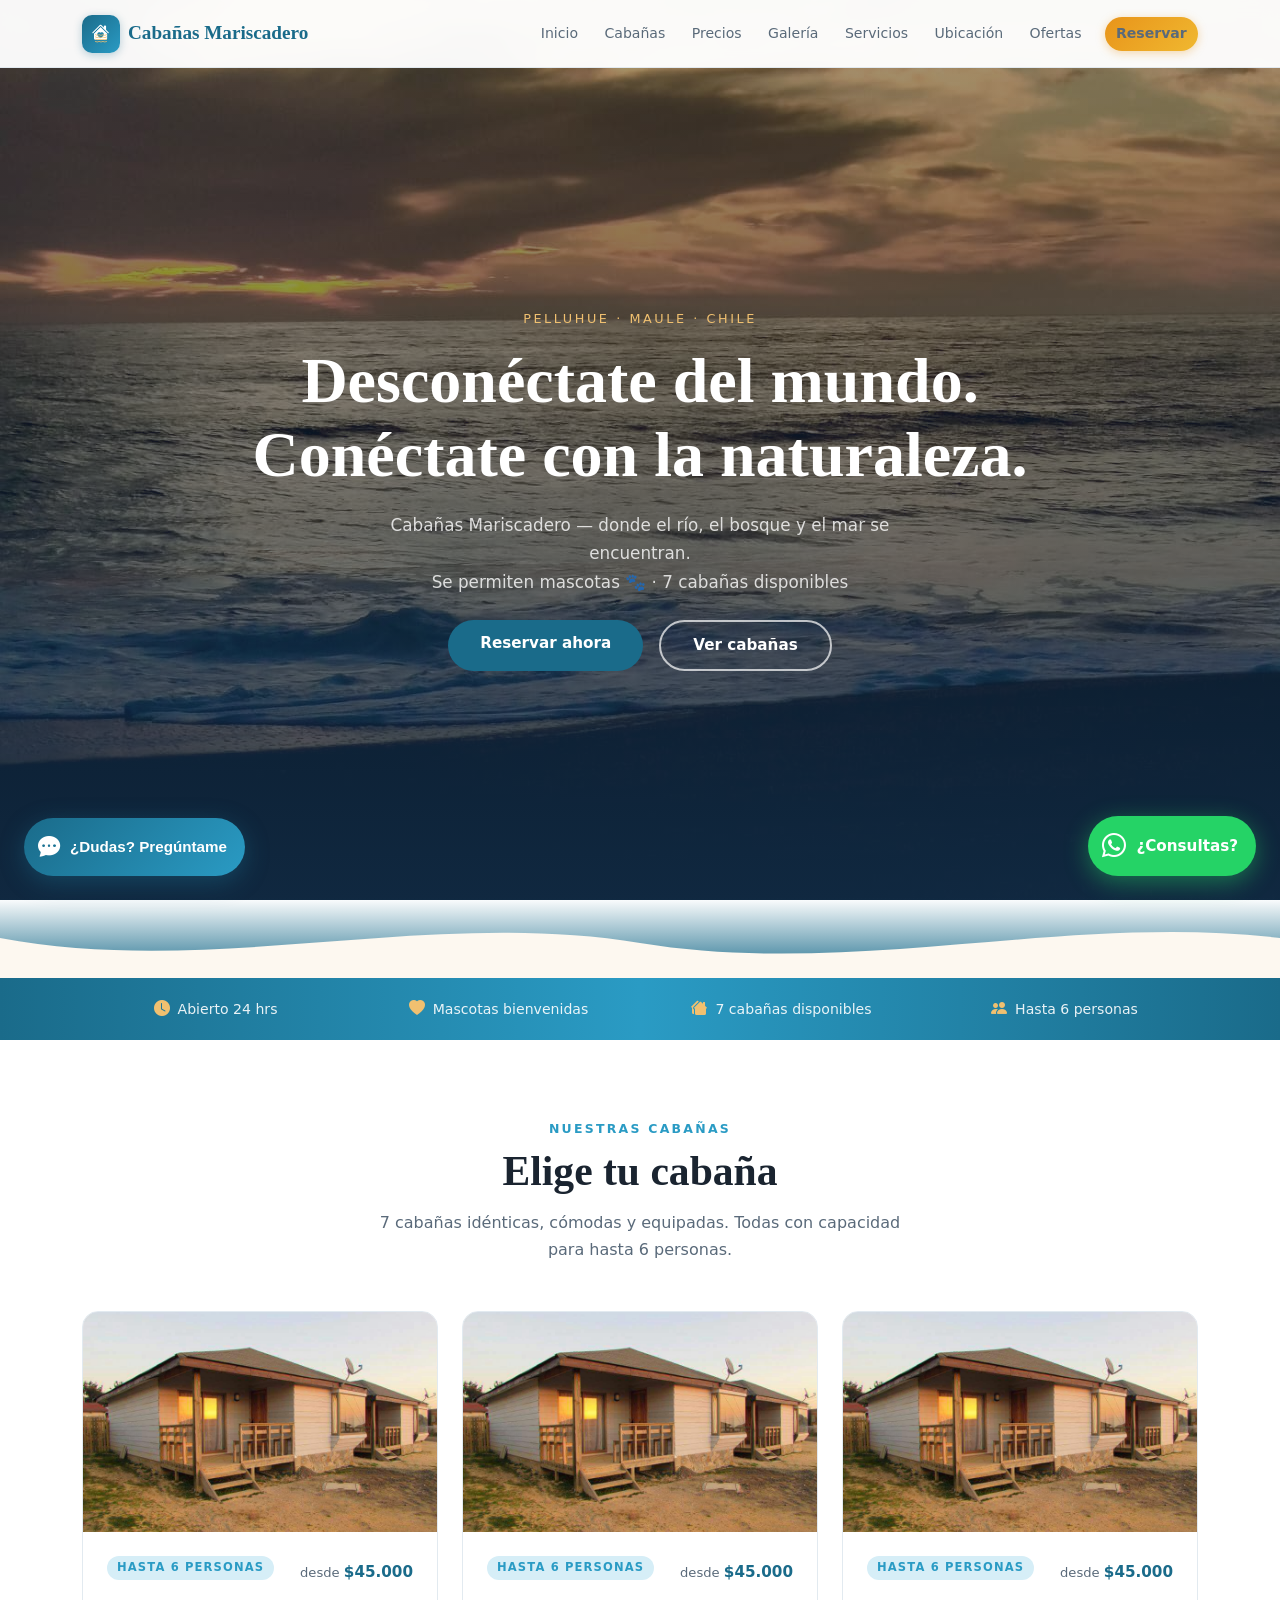
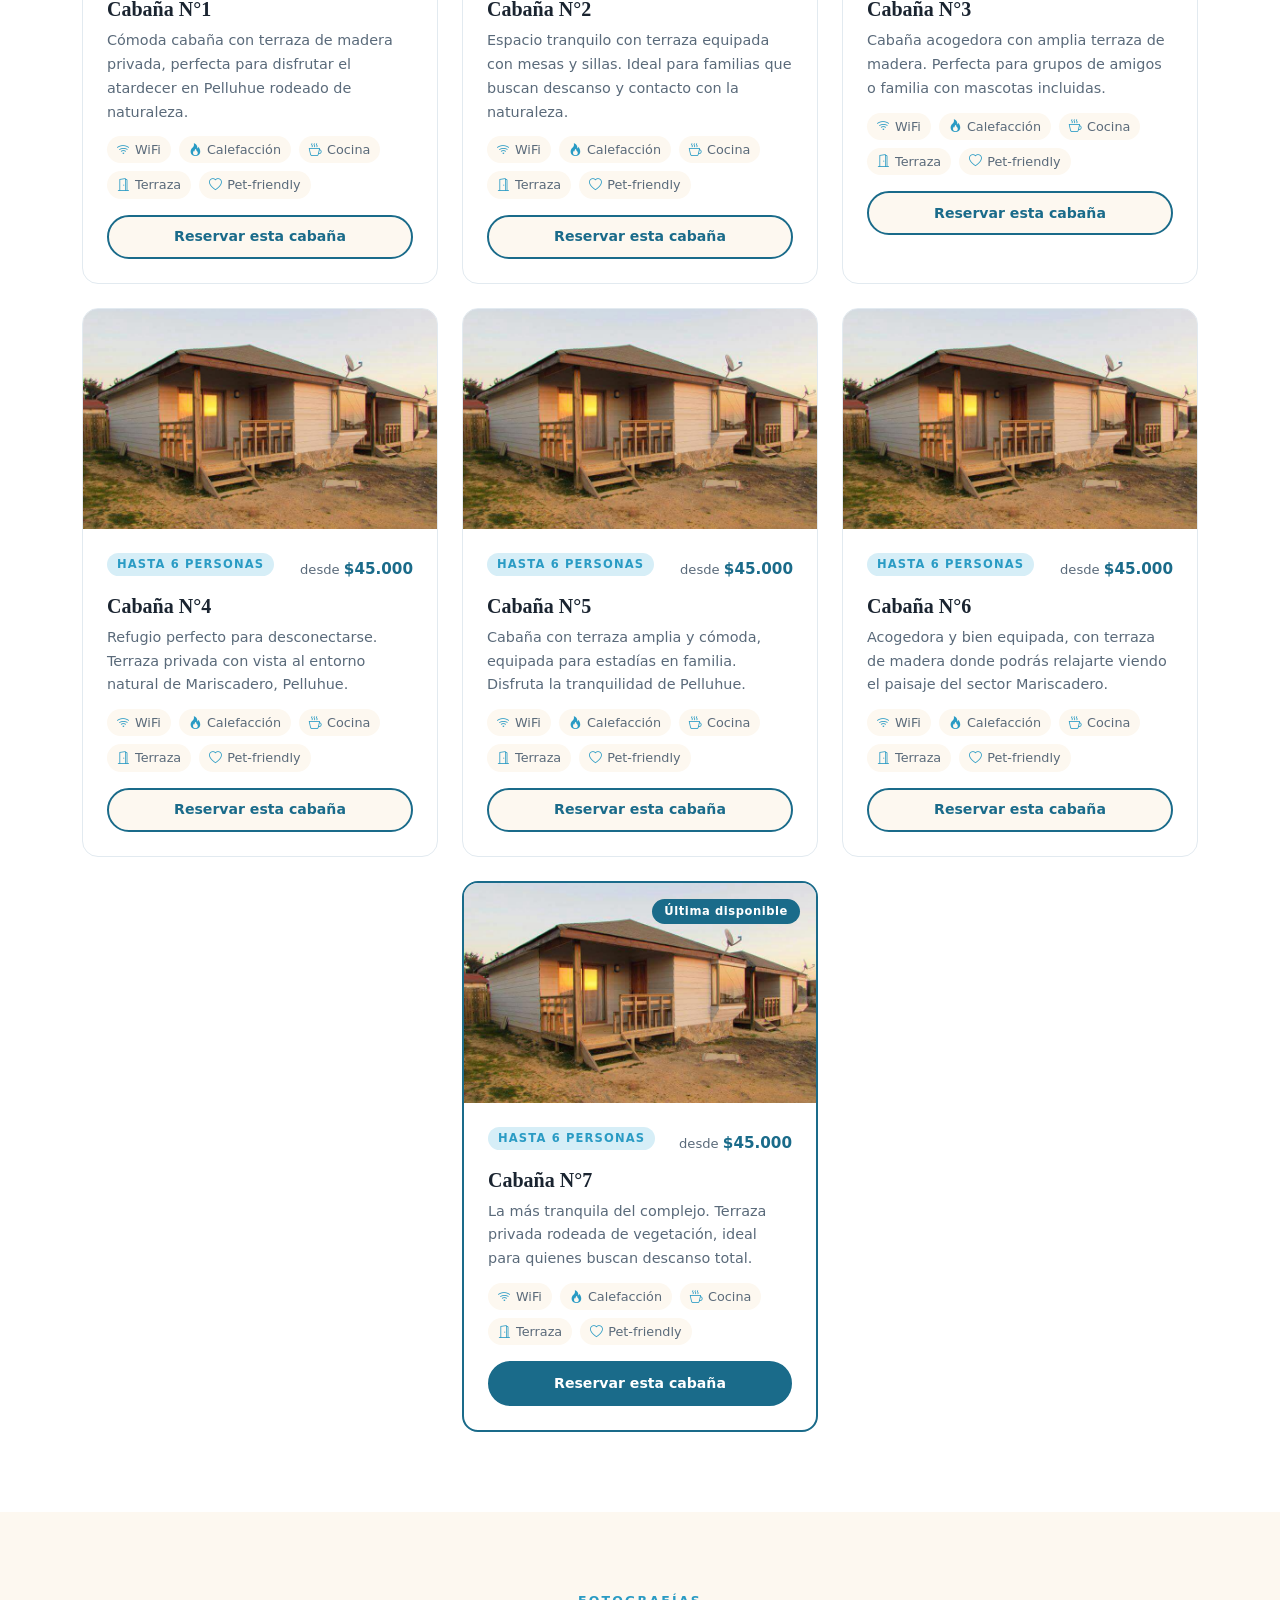
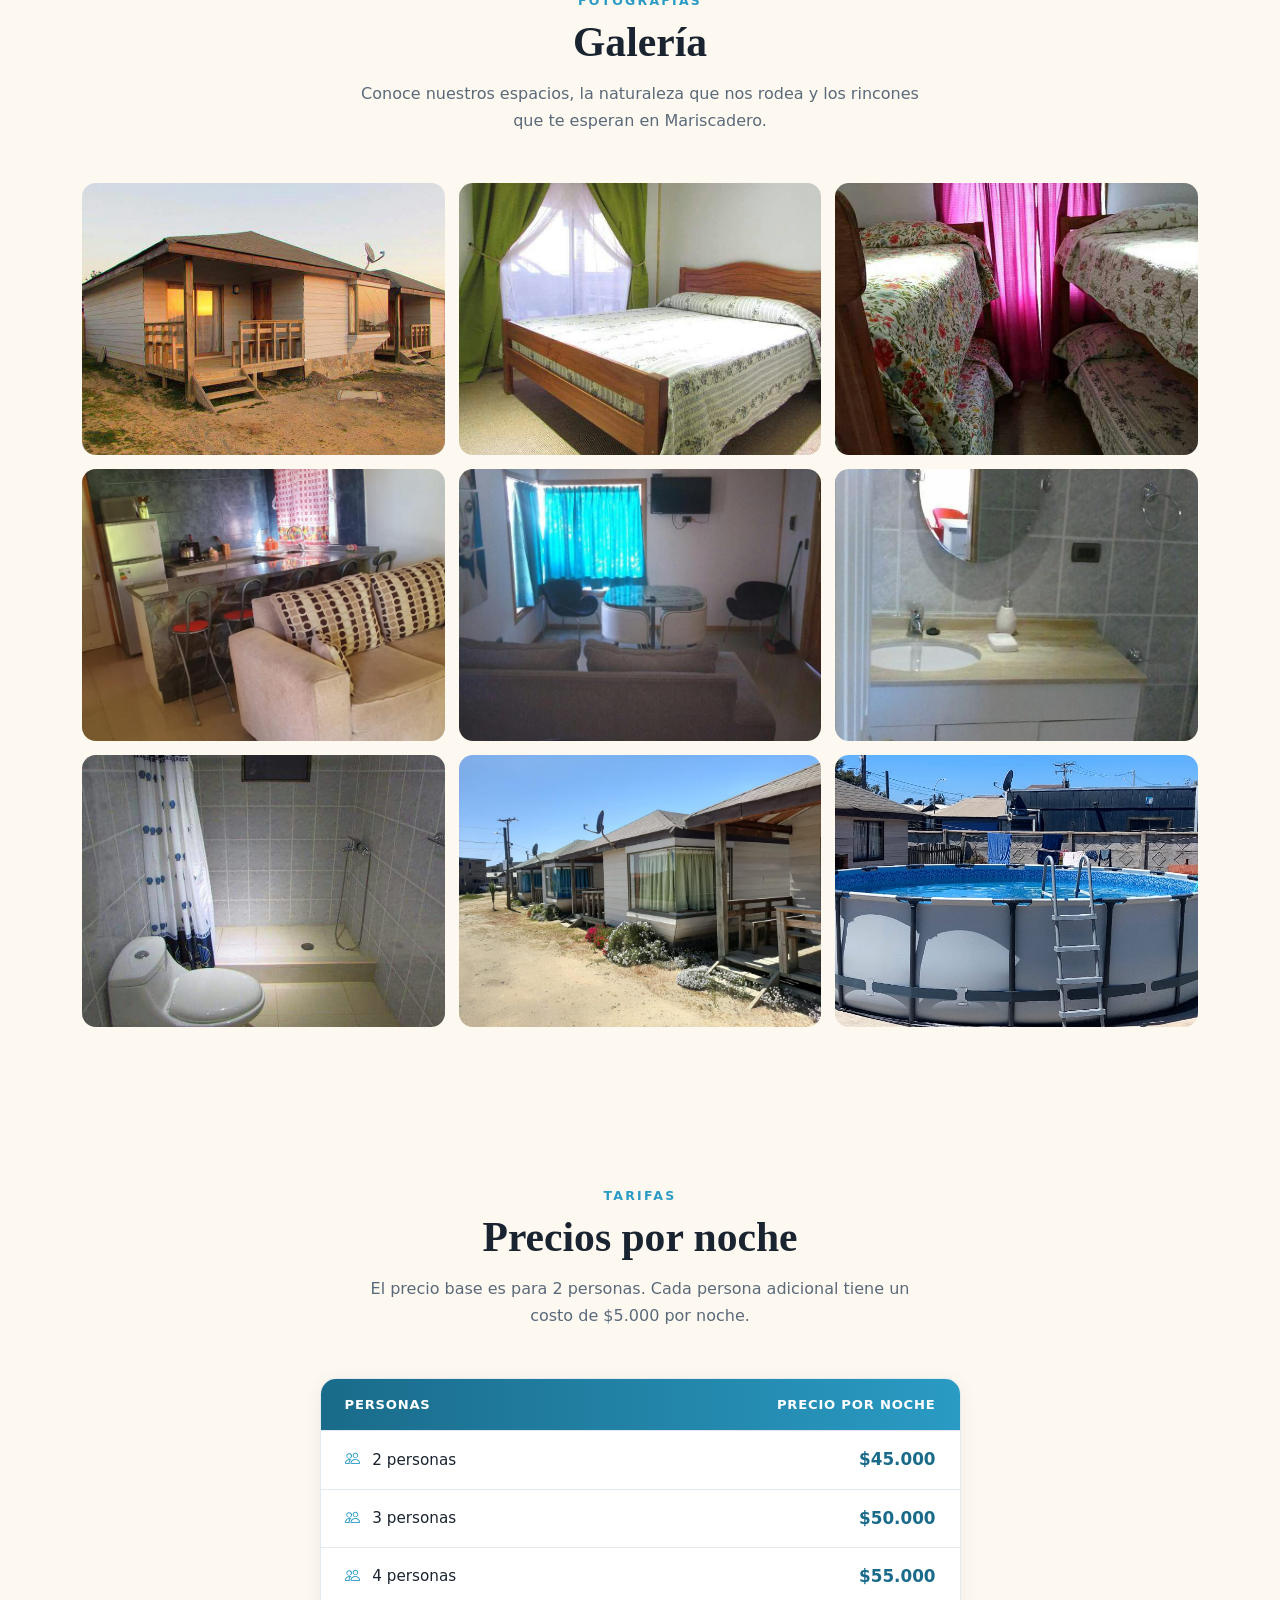
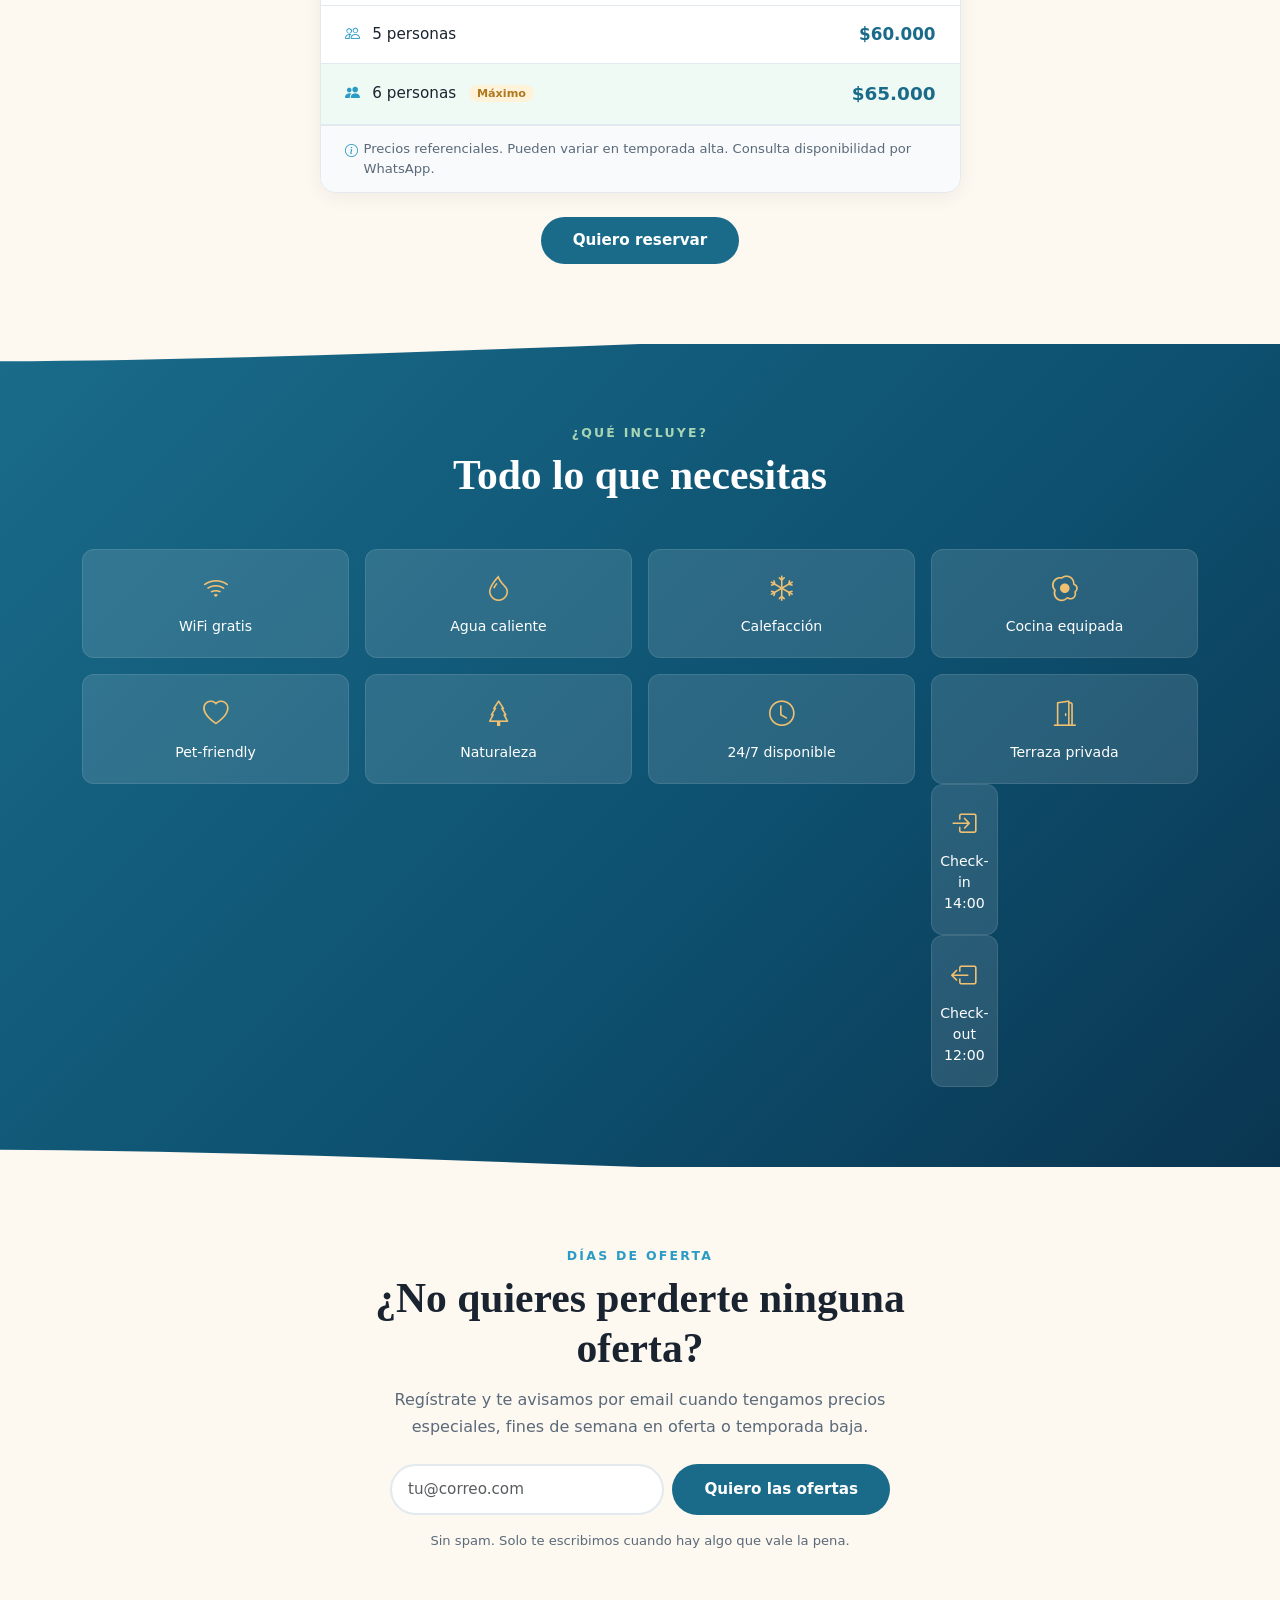
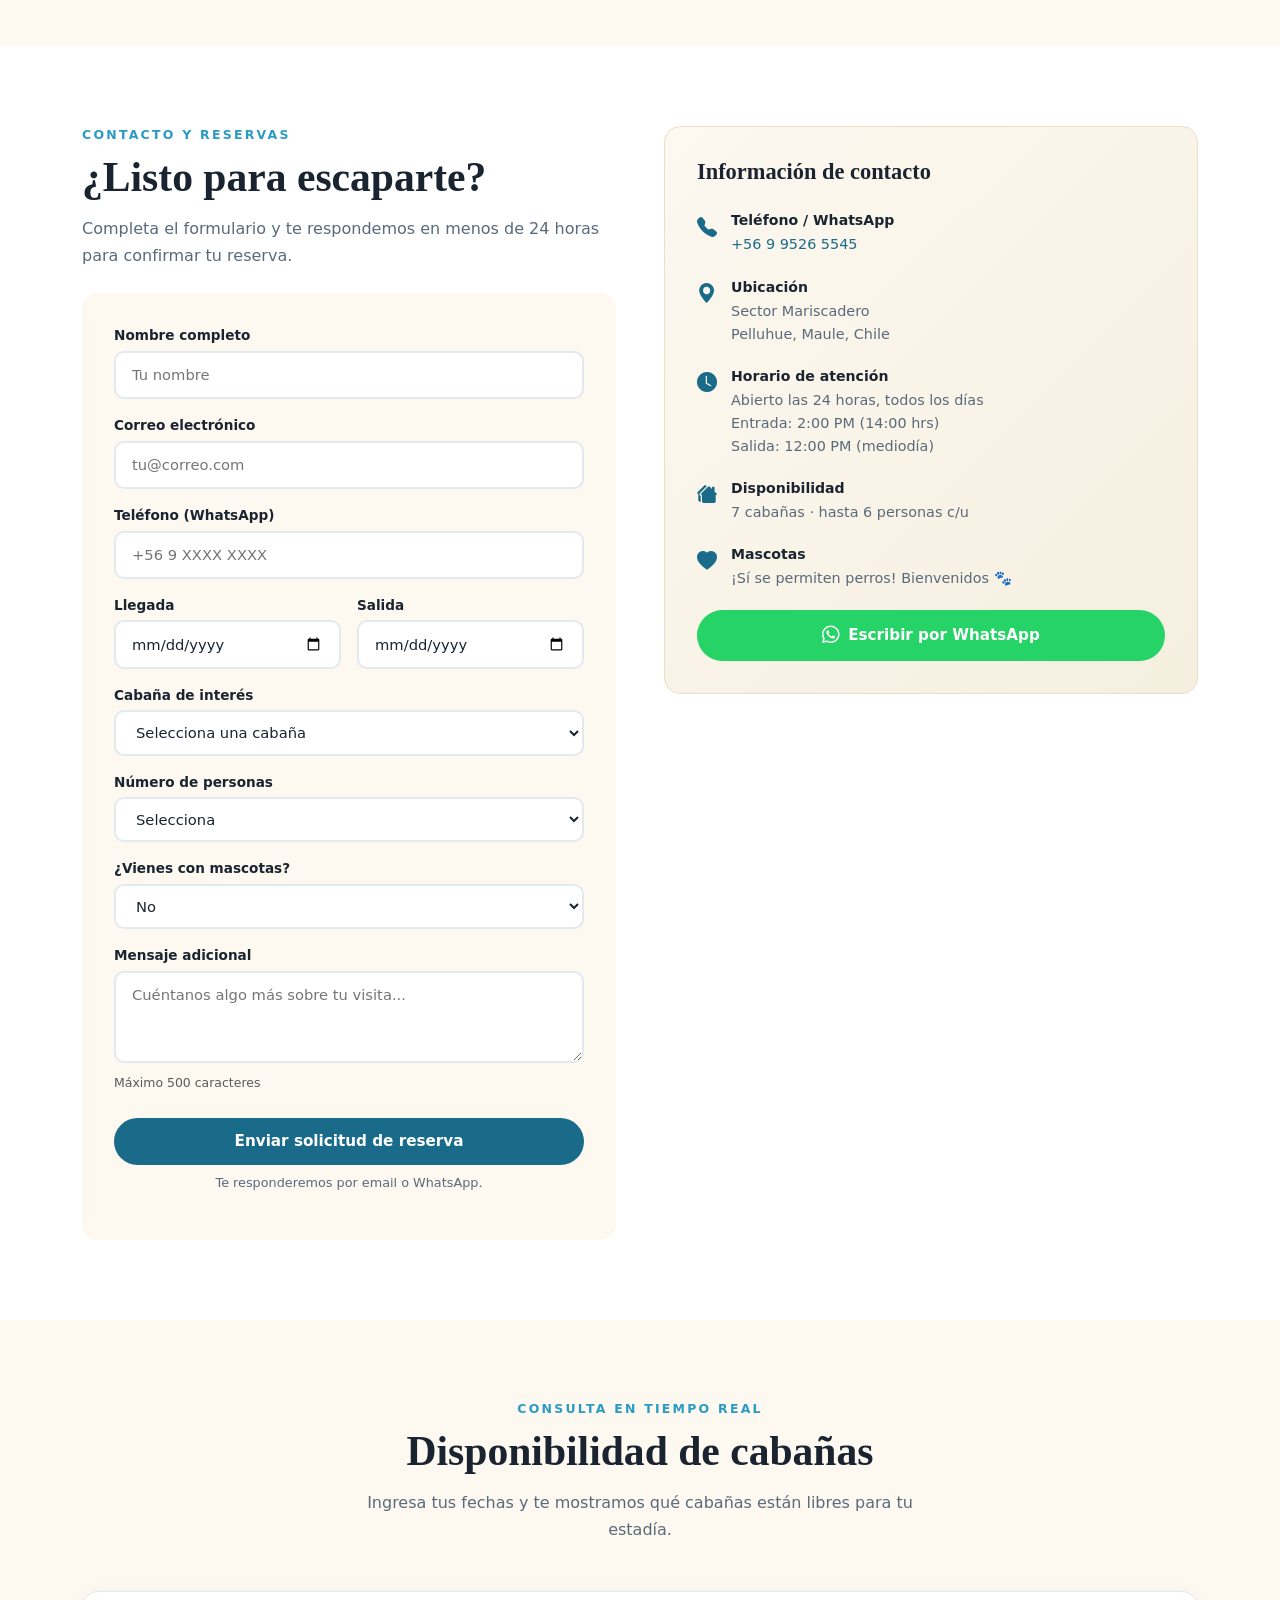
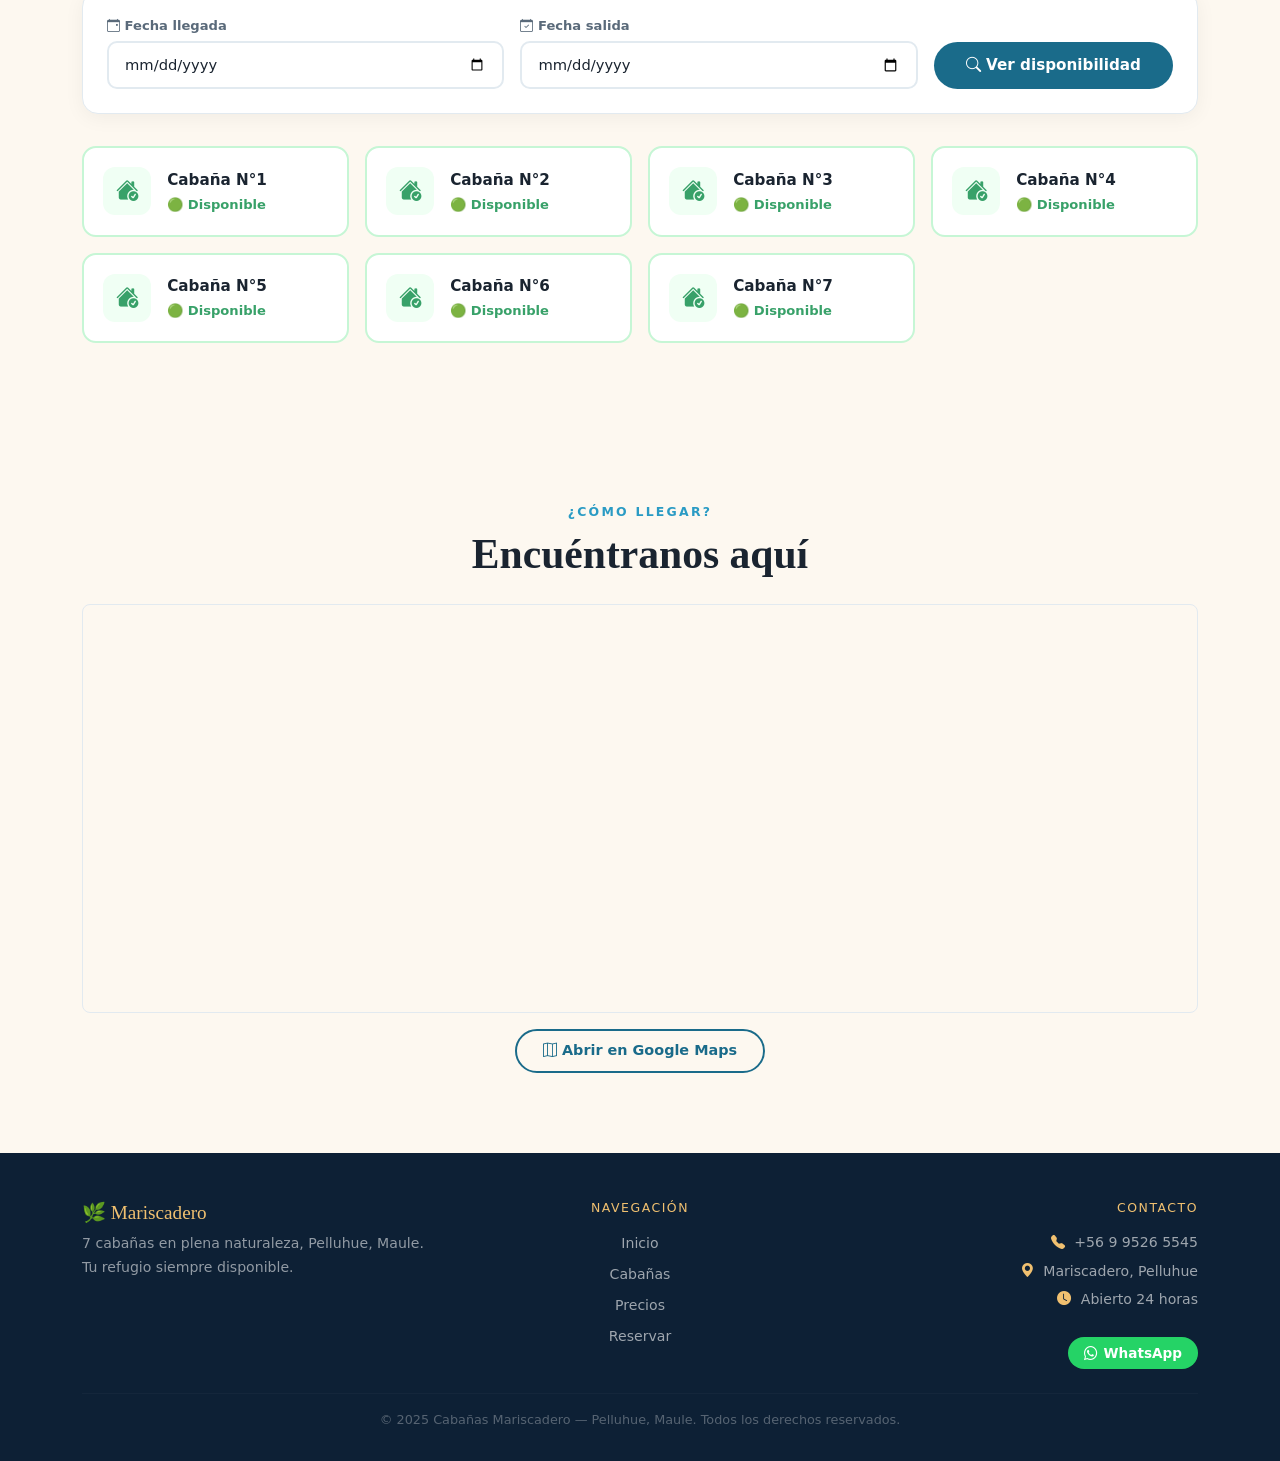
==== index.html @ 9d762855 "Update index.html" ====
<!DOCTYPE html>
<html lang="es">

<head>
  <meta charset="UTF-8" />
  <meta name="viewport" content="width=device-width, initial-scale=1.0" />
  <title>Cabañas Mariscadero — Pelluhue, Maule</title>

  <!-- ✅ SEGURIDAD: evita que la página sea embebida en iframes de otros sitios -->
  <meta http-equiv="X-Frame-Options" content="SAMEORIGIN" />
  <!-- ✅ SEGURIDAD: el navegador no adivina el tipo de archivo (evita ataques MIME) -->
  <meta http-equiv="X-Content-Type-Options" content="nosniff" />
  <!-- ✅ SEGURIDAD: activa protección XSS en navegadores antiguos -->
  <meta http-equiv="X-XSS-Protection" content="1; mode=block" />
  <!-- ✅ SEGURIDAD: no envía el referer a sitios externos -->
  <meta name="referrer" content="strict-origin-when-cross-origin" />
  <!-- ✅ SEGURIDAD: Content Security Policy — solo carga recursos de fuentes conocidas -->
  <meta http-equiv="Content-Security-Policy" content="
    default-src 'self';
    style-src 'self' 'unsafe-inline' https://cdn.jsdelivr.net https://fonts.googleapis.com;
    font-src 'self' https://fonts.gstatic.com https://cdn.jsdelivr.net;
    script-src 'self' 'unsafe-inline' https://cdn.jsdelivr.net;
    img-src 'self' data: https://images.unsplash.com https://maps.googleapis.com https://maps.gstatic.com;
    frame-src https://www.google.com;
    connect-src 'self' https://formspree.io https://wa.me https://api.groq.com https://getpantry.cloud;
  " />
  <link rel="stylesheet" href="https://cdn.jsdelivr.net/npm/bootstrap@5.3.3/dist/css/bootstrap.min.css" />
  <link rel="stylesheet" href="https://cdn.jsdelivr.net/npm/bootstrap-icons@1.11.3/font/bootstrap-icons.min.css" />
  <link rel="preconnect" href="https://fonts.googleapis.com" />
  <link
    href="https://fonts.googleapis.com/css2?family=Playfair+Display:wght@500;700&family=Inter:wght@300;400;500&display=swap"
    rel="stylesheet" />
  <link rel="stylesheet" href="cabanas.css" />
</head>

<body>

  <!-- ===== NAVBAR ===== -->
  <nav class="navbar navbar-expand-lg fixed-top nav-lp">
    <div class="container">
      <a class="navbar-brand lp-brand" href="#">
        <span class="brand-logo">
          <i class="bi bi-house-heart-fill brand-icon-casa"></i>
          <i class="bi bi-water brand-icon-ola"></i>
        </span>
        Cabañas Mariscadero
      </a>
      <button class="navbar-toggler" type="button" data-bs-toggle="collapse" data-bs-target="#navMenu">
        <span class="navbar-toggler-icon"></span>
      </button>
      <div class="collapse navbar-collapse" id="navMenu">
        <ul class="navbar-nav ms-auto gap-1">
          <li class="nav-item"><a class="nav-link" href="#inicio">Inicio</a></li>
          <li class="nav-item"><a class="nav-link" href="#cabanas">Cabañas</a></li>
          <li class="nav-item"><a class="nav-link" href="#precios">Precios</a></li>
          <li class="nav-item"><a class="nav-link" href="#galeria">Galería</a></li>
          <li class="nav-item"><a class="nav-link" href="#servicios">Servicios</a></li>
          <li class="nav-item"><a class="nav-link" href="#ubicacion">Ubicación</a></li>
          <li class="nav-item"><a class="nav-link" href="#ofertas">Ofertas</a></li>
          <li class="nav-item ms-2">
            <a class="nav-link btn-reserva-nav" href="#reserva">Reservar</a>
          </li>
        </ul>
      </div>
    </div>
  </nav>

  <!-- ===== HERO ===== -->
  <section id="inicio" class="hero-lp d-flex align-items-center">
    <div class="hero-overlay"></div>
    <div class="container text-white text-center position-relative z-1">
      <p class="hero-eyebrow">Pelluhue · Maule · Chile</p>
      <h1 class="hero-h1">Desconéctate del mundo.<br>Conéctate con la naturaleza.</h1>
      <p class="hero-sub">Cabañas Mariscadero — donde el río, el bosque y el mar se encuentran.<br>Se permiten mascotas
        🐾 · 7 cabañas disponibles</p>
      <div class="d-flex gap-3 justify-content-center flex-wrap mt-4">
        <a href="#reserva" class="btn btn-primary-lp">Reservar ahora</a>
        <a href="#cabanas" class="btn btn-outline-lp">Ver cabañas</a>
      </div>
    </div>
  </section>

  <!-- OLA DIVISORA -->
  <div class="ola-divisora" style="background: linear-gradient(to bottom, transparent, #1a6b8a);">
    <svg viewBox="0 0 1440 80" xmlns="http://www.w3.org/2000/svg" preserveAspectRatio="none">
      <path fill="#fdf8f0" d="M0,40 C240,80 480,10 720,45 C960,80 1200,15 1440,40 L1440,80 L0,80 Z" />
    </svg>
  </div>

  <!-- ===== DESTACADOS ===== -->
  <section class="destacados-bar">
    <div class="container">
      <div class="row text-center g-3">
        <div class="col-6 col-md-3">
          <div class="dest-item"><i class="bi bi-clock-fill dest-icon"></i><span>Abierto 24 hrs</span></div>
        </div>
        <div class="col-6 col-md-3">
          <div class="dest-item"><i class="bi bi-heart-fill dest-icon"></i><span>Mascotas bienvenidas</span></div>
        </div>
        <div class="col-6 col-md-3">
          <div class="dest-item"><i class="bi bi-houses-fill dest-icon"></i><span>7 cabañas disponibles</span></div>
        </div>
        <div class="col-6 col-md-3">
          <div class="dest-item"><i class="bi bi-people-fill dest-icon"></i><span>Hasta 6 personas</span></div>
        </div>
      </div>
    </div>
  </section>

  <!-- ===== CABAÑAS ===== -->
  <section id="cabanas" class="section-lp">
    <div class="container">
      <div class="section-header text-center mb-5">
        <p class="section-eyebrow">Nuestras cabañas</p>
        <h2 class="section-title">Elige tu cabaña</h2>
        <p class="section-sub">7 cabañas idénticas, cómodas y equipadas. Todas con capacidad para hasta 6 personas.</p>
      </div>
      <div class="row g-4">

        <!-- Cabaña 1 -->
        <div class="col-md-6 col-lg-4">
          <div class="card-lp h-100">
            <div class="card-img-lp"
              style="background-image: url('IMG - Cabañas Mariscadero/IMG - Cabañas Mariscadero - 1.jpeg');"></div>
            <div class="card-body-lp">
              <div class="d-flex align-items-center justify-content-between mb-2">
                <span class="tag-lp">Hasta 6 personas</span>
                <span class="precio-desde">desde <strong>$45.000</strong></span>
              </div>
              <h3 class="card-titulo">Cabaña N°1</h3>
              <p class="card-desc">Cómoda cabaña con terraza de madera privada, perfecta para disfrutar el atardecer en
                Pelluhue rodeado de naturaleza.</p>
              <ul class="amenidades">
                <li><i class="bi bi-wifi"></i> WiFi</li>
                <li><i class="bi bi-fire"></i> Calefacción</li>
                <li><i class="bi bi-cup-hot"></i> Cocina</li>
                <li><i class="bi bi-door-open"></i> Terraza</li>
                <li><i class="bi bi-heart"></i> Pet-friendly</li>
              </ul>
              <a href="#reserva" class="btn btn-card-lp w-100 mt-3">Reservar esta cabaña</a>
            </div>
          </div>
        </div>

        <!-- Cabaña 2 -->
        <div class="col-md-6 col-lg-4">
          <div class="card-lp h-100">
            <div class="card-img-lp"
              style="background-image: url('IMG - Cabañas Mariscadero/IMG - Cabañas Mariscadero - 1.jpeg');"></div>
            <div class="card-body-lp">
              <div class="d-flex align-items-center justify-content-between mb-2">
                <span class="tag-lp">Hasta 6 personas</span>
                <span class="precio-desde">desde <strong>$45.000</strong></span>
              </div>
              <h3 class="card-titulo">Cabaña N°2</h3>
              <p class="card-desc">Espacio tranquilo con terraza equipada con mesas y sillas. Ideal para familias que
                buscan descanso y contacto con la naturaleza.</p>
              <ul class="amenidades">
                <li><i class="bi bi-wifi"></i> WiFi</li>
                <li><i class="bi bi-fire"></i> Calefacción</li>
                <li><i class="bi bi-cup-hot"></i> Cocina</li>
                <li><i class="bi bi-door-open"></i> Terraza</li>
                <li><i class="bi bi-heart"></i> Pet-friendly</li>
              </ul>
              <a href="#reserva" class="btn btn-card-lp w-100 mt-3">Reservar esta cabaña</a>
            </div>
          </div>
        </div>

        <!-- Cabaña 3 -->
        <div class="col-md-6 col-lg-4">
          <div class="card-lp h-100">
            <div class="card-img-lp"
              style="background-image: url('IMG - Cabañas Mariscadero/IMG - Cabañas Mariscadero - 1.jpeg');"></div>
            <div class="card-body-lp">
              <div class="d-flex align-items-center justify-content-between mb-2">
                <span class="tag-lp">Hasta 6 personas</span>
                <span class="precio-desde">desde <strong>$45.000</strong></span>
              </div>
              <h3 class="card-titulo">Cabaña N°3</h3>
              <p class="card-desc">Cabaña acogedora con amplia terraza de madera. Perfecta para grupos de amigos o
                familia con mascotas incluidas.</p>
              <ul class="amenidades">
                <li><i class="bi bi-wifi"></i> WiFi</li>
                <li><i class="bi bi-fire"></i> Calefacción</li>
                <li><i class="bi bi-cup-hot"></i> Cocina</li>
                <li><i class="bi bi-door-open"></i> Terraza</li>
                <li><i class="bi bi-heart"></i> Pet-friendly</li>
              </ul>
              <a href="#reserva" class="btn btn-card-lp w-100 mt-3">Reservar esta cabaña</a>
            </div>
          </div>
        </div>

        <!-- Cabaña 4 -->
        <div class="col-md-6 col-lg-4">
          <div class="card-lp h-100">
            <div class="card-img-lp"
              style="background-image: url('IMG - Cabañas Mariscadero/IMG - Cabañas Mariscadero - 1.jpeg');"></div>
            <div class="card-body-lp">
              <div class="d-flex align-items-center justify-content-between mb-2">
                <span class="tag-lp">Hasta 6 personas</span>
                <span class="precio-desde">desde <strong>$45.000</strong></span>
              </div>
              <h3 class="card-titulo">Cabaña N°4</h3>
              <p class="card-desc">Refugio perfecto para desconectarse. Terraza privada con vista al entorno natural de
                Mariscadero, Pelluhue.</p>
              <ul class="amenidades">
                <li><i class="bi bi-wifi"></i> WiFi</li>
                <li><i class="bi bi-fire"></i> Calefacción</li>
                <li><i class="bi bi-cup-hot"></i> Cocina</li>
                <li><i class="bi bi-door-open"></i> Terraza</li>
                <li><i class="bi bi-heart"></i> Pet-friendly</li>
              </ul>
              <a href="#reserva" class="btn btn-card-lp w-100 mt-3">Reservar esta cabaña</a>
            </div>
          </div>
        </div>

        <!-- Cabaña 5 -->
        <div class="col-md-6 col-lg-4">
          <div class="card-lp h-100">
            <div class="card-img-lp"
              style="background-image: url('IMG - Cabañas Mariscadero/IMG - Cabañas Mariscadero - 1.jpeg');"></div>
            <div class="card-body-lp">
              <div class="d-flex align-items-center justify-content-between mb-2">
                <span class="tag-lp">Hasta 6 personas</span>
                <span class="precio-desde">desde <strong>$45.000</strong></span>
              </div>
              <h3 class="card-titulo">Cabaña N°5</h3>
              <p class="card-desc">Cabaña con terraza amplia y cómoda, equipada para estadías en familia. Disfruta la
                tranquilidad de Pelluhue.</p>
              <ul class="amenidades">
                <li><i class="bi bi-wifi"></i> WiFi</li>
                <li><i class="bi bi-fire"></i> Calefacción</li>
                <li><i class="bi bi-cup-hot"></i> Cocina</li>
                <li><i class="bi bi-door-open"></i> Terraza</li>
                <li><i class="bi bi-heart"></i> Pet-friendly</li>
              </ul>
              <a href="#reserva" class="btn btn-card-lp w-100 mt-3">Reservar esta cabaña</a>
            </div>
          </div>
        </div>

        <!-- Cabaña 6 -->
        <div class="col-md-6 col-lg-4">
          <div class="card-lp h-100">
            <div class="card-img-lp"
              style="background-image: url('IMG - Cabañas Mariscadero/IMG - Cabañas Mariscadero - 1.jpeg');"></div>
            <div class="card-body-lp">
              <div class="d-flex align-items-center justify-content-between mb-2">
                <span class="tag-lp">Hasta 6 personas</span>
                <span class="precio-desde">desde <strong>$45.000</strong></span>
              </div>
              <h3 class="card-titulo">Cabaña N°6</h3>
              <p class="card-desc">Acogedora y bien equipada, con terraza de madera donde podrás relajarte viendo el
                paisaje del sector Mariscadero.</p>
              <ul class="amenidades">
                <li><i class="bi bi-wifi"></i> WiFi</li>
                <li><i class="bi bi-fire"></i> Calefacción</li>
                <li><i class="bi bi-cup-hot"></i> Cocina</li>
                <li><i class="bi bi-door-open"></i> Terraza</li>
                <li><i class="bi bi-heart"></i> Pet-friendly</li>
              </ul>
              <a href="#reserva" class="btn btn-card-lp w-100 mt-3">Reservar esta cabaña</a>
            </div>
          </div>
        </div>

        <!-- Cabaña 7 — centrada -->
        <div class="col-md-6 col-lg-4 mx-auto">
          <div class="card-lp card-lp-destacada h-100">
            <div class="ribbon-lp">Última disponible</div>
            <div class="card-img-lp"
              style="background-image: url('IMG - Cabañas Mariscadero/IMG - Cabañas Mariscadero - 1.jpeg');"></div>
            <div class="card-body-lp">
              <div class="d-flex align-items-center justify-content-between mb-2">
                <span class="tag-lp">Hasta 6 personas</span>
                <span class="precio-desde">desde <strong>$45.000</strong></span>
              </div>
              <h3 class="card-titulo">Cabaña N°7</h3>
              <p class="card-desc">La más tranquila del complejo. Terraza privada rodeada de vegetación, ideal para
                quienes buscan descanso total.</p>
              <ul class="amenidades">
                <li><i class="bi bi-wifi"></i> WiFi</li>
                <li><i class="bi bi-fire"></i> Calefacción</li>
                <li><i class="bi bi-cup-hot"></i> Cocina</li>
                <li><i class="bi bi-door-open"></i> Terraza</li>
                <li><i class="bi bi-heart"></i> Pet-friendly</li>
              </ul>
              <a href="#reserva" class="btn btn-card-lp btn-card-dest w-100 mt-3">Reservar esta cabaña</a>
            </div>
          </div>
        </div>

      </div>
    </div>
  </section>

  <!-- ===== GALERÍA ===== -->
  <section id="galeria" class="section-lp section-crema">
    <div class="container">
      <div class="text-center mb-5">
        <p class="section-eyebrow">Fotografías</p>
        <h2 class="section-title">Galería</h2>
        <p class="section-sub">Conoce nuestros espacios, la naturaleza que nos rodea y los rincones que te esperan en
          Mariscadero.</p>
      </div>

      <!-- GRID GALERÍA -->
      <div class="galeria-grid">

        <div class="galeria-item">
          <img src="IMG - Cabañas Mariscadero/IMG - Cabañas Mariscadero - 1.jpeg"
            alt="Exterior Cabañas Mariscadero al atardecer" />
          <div class="galeria-overlay"><i class="bi bi-zoom-in"></i></div>
        </div>

        <div class="galeria-item">
          <img src="IMG - Cabañas Mariscadero/IMG - Cabañas Mariscadero - 2.jpeg" alt="Dormitorio matrimonial" />
          <div class="galeria-overlay"><i class="bi bi-zoom-in"></i></div>
        </div>

        <div class="galeria-item">
          <img src="IMG - Cabañas Mariscadero/IMG - Cabañas Mariscadero - 3.jpeg" alt="Habitación con literas" />
          <div class="galeria-overlay"><i class="bi bi-zoom-in"></i></div>
        </div>

        <div class="galeria-item">
          <img src="IMG - Cabañas Mariscadero/IMG - Cabañas Mariscadero - 4.jpeg" alt="Living con cocina equipada" />
          <div class="galeria-overlay"><i class="bi bi-zoom-in"></i></div>
        </div>

        <div class="galeria-item">
          <img src="IMG - Cabañas Mariscadero/IMG - Cabañas Mariscadero - 5.jpeg" alt="Comedor y living con TV" />
          <div class="galeria-overlay"><i class="bi bi-zoom-in"></i></div>
        </div>

        <div class="galeria-item">
          <img src="IMG - Cabañas Mariscadero/IMG - Cabañas Mariscadero - 6.jpeg" alt="Baño con vanitory" />
          <div class="galeria-overlay"><i class="bi bi-zoom-in"></i></div>
        </div>

        <div class="galeria-item">
          <img src="IMG - Cabañas Mariscadero/IMG - Cabañas Mariscadero - 7.jpeg" alt="Baño con ducha" />
          <div class="galeria-overlay"><i class="bi bi-zoom-in"></i></div>
        </div>

        <div class="galeria-item">
          <img src="IMG - Cabañas Mariscadero/IMG - Cabañas Mariscadero - 8.jpeg" alt="Vista exterior de las cabañas" />
          <div class="galeria-overlay"><i class="bi bi-zoom-in"></i></div>
        </div>

        <div class="galeria-item">
          <img src="IMG - Cabañas Mariscadero/IMG - Cabañas Mariscadero - 9.jpeg" alt="Piscina" />
          <div class="galeria-overlay"><i class="bi bi-zoom-in"></i></div>
        </div>

      </div>
    </div>

    </div>

    <!-- LIGHTBOX CON CARRUSEL -->
    <div class="galeria-lightbox" id="galeriaLightbox">
      <!-- Fondo oscuro para cerrar -->
      <div class="lb-backdrop" id="lbBackdrop"></div>

      <!-- Botón cerrar -->
      <button class="lb-close" id="lbClose" aria-label="Cerrar">
        <i class="bi bi-x-lg"></i>
      </button>

      <!-- Contador -->
      <div class="lb-counter" id="lbCounter">1 / 9</div>

      <!-- Flecha anterior -->
      <button class="lb-prev" id="lbPrev" aria-label="Anterior">
        <i class="bi bi-chevron-left"></i>
      </button>

      <!-- Imagen principal -->
      <div class="lb-img-wrap">
        <img src="" alt="" id="lbImg" />
        <div class="lb-spinner" id="lbSpinner">
          <div class="lb-spin"></div>
        </div>
      </div>

      <!-- Flecha siguiente -->
      <button class="lb-next" id="lbNext" aria-label="Siguiente">
        <i class="bi bi-chevron-right"></i>
      </button>

      <!-- Miniaturas carrusel -->
      <div class="lb-thumbnails" id="lbThumbnails"></div>
    </div>
  </section>

  <!-- ===== TABLA DE PRECIOS ===== -->
  <section id="precios" class="section-lp section-crema">
    <div class="container">
      <div class="text-center mb-5">
        <p class="section-eyebrow">Tarifas</p>
        <h2 class="section-title">Precios por noche</h2>
        <p class="section-sub">El precio base es para 2 personas. Cada persona adicional tiene un costo de $5.000 por
          noche.</p>
      </div>
      <div class="row justify-content-center">
        <div class="col-lg-7">
          <div class="tabla-precios">
            <div class="precio-fila precio-fila-header">
              <span>Personas</span>
              <span>Precio por noche</span>
            </div>
            <div class="precio-fila">
              <span><i class="bi bi-people"></i> 2 personas</span>
              <span class="precio-valor">$45.000</span>
            </div>
            <div class="precio-fila">
              <span><i class="bi bi-people"></i> 3 personas</span>
              <span class="precio-valor">$50.000</span>
            </div>
            <div class="precio-fila">
              <span><i class="bi bi-people"></i> 4 personas</span>
              <span class="precio-valor">$55.000</span>
            </div>
            <div class="precio-fila">
              <span><i class="bi bi-people"></i> 5 personas</span>
              <span class="precio-valor">$60.000</span>
            </div>
            <div class="precio-fila precio-fila-max">
              <span><i class="bi bi-people-fill"></i> 6 personas <span class="badge-max">Máximo</span></span>
              <span class="precio-valor">$65.000</span>
            </div>
            <div class="precio-nota">
              <i class="bi bi-info-circle"></i> Precios referenciales. Pueden variar en temporada alta. Consulta
              disponibilidad por WhatsApp.
            </div>
          </div>
          <div class="text-center mt-4">
            <a href="#reserva" class="btn btn-primary-lp">Quiero reservar</a>
          </div>
        </div>
      </div>
    </div>
  </section>

  <!-- ===== SERVICIOS ===== -->
  <section id="servicios" class="section-lp section-verde">
    <div class="container">
      <div class="section-header text-center mb-5">
        <p class="section-eyebrow" style="color:#a8d5b5">¿Qué incluye?</p>
        <h2 class="section-title text-white">Todo lo que necesitas</h2>
      </div>
      <div class="row g-3 justify-content-center">
        <div class="col-6 col-md-3">
          <div class="servicio-item"><i class="bi bi-wifi servicio-icon"></i><span>WiFi gratis</span></div>
        </div>
        <div class="col-6 col-md-3">
          <div class="servicio-item"><i class="bi bi-droplet servicio-icon"></i><span>Agua caliente</span></div>
        </div>
        <div class="col-6 col-md-3">
          <div class="servicio-item"><i class="bi bi-snow servicio-icon"></i><span>Calefacción</span></div>
        </div>
        <div class="col-6 col-md-3">
          <div class="servicio-item"><i class="bi bi-egg-fried servicio-icon"></i><span>Cocina equipada</span></div>
        </div>
        <div class="col-6 col-md-3">
          <div class="servicio-item"><i class="bi bi-heart servicio-icon"></i><span>Pet-friendly</span></div>
        </div>
        <div class="col-6 col-md-3">
          <div class="servicio-item"><i class="bi bi-tree servicio-icon"></i><span>Naturaleza</span></div>
        </div>
        <div class="col-6 col-md-3">
          <div class="servicio-item"><i class="bi bi-clock servicio-icon"></i><span>24/7 disponible</span></div>
        </div>
        <div class="col-6 col-md-3">
          <div class="servicio-item"><i class="bi bi-door-open servicio-icon"></i><span>Terraza privada</span></div>
          <div class="col-6 col-md-3">
            <div class="servicio-item"><i class="bi bi-box-arrow-in-right servicio-icon"></i><span>Check-in 14:00</span>
            </div>
          </div>
          <div class="col-6 col-md-3">
            <div class="servicio-item"><i class="bi bi-box-arrow-left servicio-icon"></i><span>Check-out 12:00</span>
            </div>
          </div>
        </div>
      </div>
    </div>
  </section>

  <!-- ===== OFERTAS ===== -->
  <section id="ofertas" class="section-lp section-oferta">
    <div class="container">
      <div class="row justify-content-center">
        <div class="col-lg-7 text-center">
          <p class="section-eyebrow">Días de oferta</p>
          <h2 class="section-title">¿No quieres perderte ninguna oferta?</h2>
          <p class="section-sub mb-4">Regístrate y te avisamos por email cuando tengamos precios especiales, fines de
            semana en oferta o temporada baja.</p>
          <form action="https://formspree.io/f/mlgkzrqe" method="POST"
            class="oferta-form d-flex gap-2 flex-wrap justify-content-center" id="formOfertas">
            <input type="hidden" name="_subject" value="Nueva suscripción a ofertas — Mariscadero" />
            <input type="hidden" name="tipo" value="suscripcion-ofertas" />
            <!-- ✅ ANTI-BOT honeypot -->
            <input type="text" name="_gotcha" style="display:none" tabindex="-1" autocomplete="off" />
            <input type="email" name="email" class="form-control oferta-input" placeholder="tu@correo.com" required
              maxlength="100" />
            <button type="submit" class="btn btn-primary-lp">Quiero las ofertas</button>
          </form>
          <p class="oferta-nota mt-3">Sin spam. Solo te escribimos cuando hay algo que vale la pena.</p>
        </div>
      </div>
    </div>
  </section>

  <!-- ===== RESERVA + CONTACTO ===== -->
  <section id="reserva" class="section-lp">
    <div class="container">
      <div class="row g-5 align-items-start">
        <div class="col-lg-6">
          <p class="section-eyebrow">Contacto y reservas</p>
          <h2 class="section-title">¿Listo para escaparte?</h2>
          <p class="section-sub mb-4">Completa el formulario y te respondemos en menos de 24 horas para confirmar tu
            reserva.</p>
          <form action="https://formspree.io/f/xqeonzvz" method="POST" class="form-lp" id="formReserva" novalidate>
            <input type="hidden" name="_subject" value="Nueva reserva — Cabañas Mariscadero" />
            <!-- ✅ ANTI-BOT: campo honeypot oculto; los bots lo rellenan, los humanos no -->
            <input type="text" name="_gotcha" style="display:none" tabindex="-1" autocomplete="off" />
            <div class="mb-3">
              <label class="form-label-lp">Nombre completo</label>
              <input type="text" name="nombre" class="input-lp" placeholder="Tu nombre" required minlength="2"
                maxlength="80" pattern="[A-Za-zÁáÉéÍíÓóÚúÑñÜü\s]+" title="Solo letras y espacios" />
            </div>
            <div class="mb-3">
              <label class="form-label-lp">Correo electrónico</label>
              <input type="email" name="email" class="input-lp" placeholder="tu@correo.com" required maxlength="100" />
            </div>
            <div class="mb-3">
              <label class="form-label-lp">Teléfono (WhatsApp)</label>
              <input type="tel" name="telefono" class="input-lp" placeholder="+56 9 XXXX XXXX"
                pattern="[\+]?[0-9\s\-]{7,20}" maxlength="20" title="Número de teléfono válido" />
            </div>
            <div class="row g-3 mb-3">
              <div class="col-6">
                <label class="form-label-lp">Llegada</label>
                <input type="date" name="llegada" class="input-lp" required id="fechaLlegada" />
              </div>
              <div class="col-6">
                <label class="form-label-lp">Salida</label>
                <input type="date" name="salida" class="input-lp" required id="fechaSalida" />
              </div>
            </div>
            <div class="mb-3">
              <label class="form-label-lp">Cabaña de interés</label>
              <select name="cabana" class="input-lp">
                <option value="">Selecciona una cabaña</option>
                <option>Cabaña N°1</option>
                <option>Cabaña N°2</option>
                <option>Cabaña N°3</option>
                <option>Cabaña N°4</option>
                <option>Cabaña N°5</option>
                <option>Cabaña N°6</option>
                <option>Cabaña N°7</option>
                <option>Sin preferencia</option>
              </select>
            </div>
            <div class="mb-3">
              <label class="form-label-lp">Número de personas</label>
              <select name="personas" class="input-lp" id="selectPersonas" onchange="calcularPrecio()">
                <option value="">Selecciona</option>
                <option value="2">2 personas — $45.000</option>
                <option value="3">3 personas — $50.000</option>
                <option value="4">4 personas — $55.000</option>
                <option value="5">5 personas — $60.000</option>
                <option value="6">6 personas — $65.000</option>
              </select>
            </div>
            <div class="mb-3" id="precioEstimado" style="display:none">
              <div class="precio-estimado-box">
                <i class="bi bi-tag-fill"></i> Precio estimado por noche: <strong id="precioTexto"></strong>
              </div>
            </div>
            <div class="mb-3">
              <label class="form-label-lp">¿Vienes con mascotas?</label>
              <select name="mascotas" class="input-lp">
                <option value="no">No</option>
                <option value="si">Sí 🐾</option>
              </select>
            </div>
            <div class="mb-4">
              <label class="form-label-lp">Mensaje adicional</label>
              <textarea name="mensaje" class="input-lp" rows="3" placeholder="Cuéntanos algo más sobre tu visita..."
                maxlength="500"></textarea>
              <small class="text-muted" style="font-size:0.78rem">Máximo 500 caracteres</small>
            </div>
            <button type="submit" class="btn btn-primary-lp w-100" id="btnReserva">Enviar solicitud de reserva</button>
            <p class="form-nota mt-2">Te responderemos por email o WhatsApp.</p>
          </form>
        </div>

        <div class="col-lg-6">
          <div class="info-contacto">
            <h3 class="info-titulo">Información de contacto</h3>
            <div class="info-item">
              <i class="bi bi-telephone-fill info-icon"></i>
              <div>
                <strong>Teléfono / WhatsApp</strong>
                <p><a href="https://wa.me/56995265545" target="_blank">+56 9 9526 5545</a></p>
              </div>
            </div>
            <div class="info-item">
              <i class="bi bi-geo-alt-fill info-icon"></i>
              <div>
                <strong>Ubicación</strong>
                <p>Sector Mariscadero<br>Pelluhue, Maule, Chile</p>
              </div>
            </div>
            <div class="info-item">
              <i class="bi bi-clock-fill info-icon"></i>
              <div>
                <strong>Horario de atención</strong>
                <p>Abierto las 24 horas, todos los días</p>
                <p>Entrada: 2:00 PM (14:00 hrs)<br>Salida: 12:00 PM (mediodía)</p>
              </div>
            </div>
            <div class="info-item">
              <i class="bi bi-houses-fill info-icon"></i>
              <div>
                <strong>Disponibilidad</strong>
                <p>7 cabañas · hasta 6 personas c/u</p>
              </div>
            </div>
            <div class="info-item">
              <i class="bi bi-heart-fill info-icon"></i>
              <div>
                <strong>Mascotas</strong>
                <p>¡Sí se permiten perros! Bienvenidos 🐾</p>
              </div>
            </div>
            <a href="https://wa.me/56995265545?text=Hola!%20Quiero%20información%20sobre%20las%20Cabañas%20Mariscadero"
              target="_blank" rel="noopener noreferrer"
              class="btn-wsp w-100 mt-3 d-flex align-items-center justify-content-center gap-2">
              <i class="bi bi-whatsapp"></i> Escribir por WhatsApp
            </a>
          </div>
        </div>
      </div>
    </div>
  </section>


  <!-- ===== DISPONIBILIDAD ===== -->
  <section id="disponibilidad" class="section-lp section-crema">
    <div class="container">
      <div class="text-center mb-5">
        <p class="section-eyebrow">Consulta en tiempo real</p>
        <h2 class="section-title">Disponibilidad de cabañas</h2>
        <p class="section-sub">Ingresa tus fechas y te mostramos qué cabañas están libres para tu estadía.</p>
      </div>

      <!-- Buscador de fechas -->
      <div class="disp-buscador">
        <div class="disp-row">
          <div class="disp-field">
            <label><i class="bi bi-calendar-event"></i> Fecha llegada</label>
            <input type="date" id="dispLlegada" class="input-lp" />
          </div>
          <div class="disp-field">
            <label><i class="bi bi-calendar-check"></i> Fecha salida</label>
            <input type="date" id="dispSalida" class="input-lp" />
          </div>
          <div class="disp-field disp-btn-wrap">
            <button class="btn btn-primary-lp w-100" onclick="buscarDisponibilidad()">
              <i class="bi bi-search"></i> Ver disponibilidad
            </button>
          </div>
        </div>
        <div id="dispResultado" style="margin-top:1.5rem;display:none;"></div>
      </div>

      <!-- Grid cabañas -->
      <div class="disp-grid" id="dispGrid">
        <div class="disp-loading"><i class="bi bi-arrow-repeat spin-icon"></i> Cargando disponibilidad...</div>
      </div>
    </div>
  </section>

  <!-- ===== MAPA ===== -->
  <section id="ubicacion" class="section-mapa">
    <div class="container">
      <div class="text-center mb-4">
        <p class="section-eyebrow">¿Cómo llegar?</p>
        <h2 class="section-title">Encuéntranos aquí</h2>
      </div>
      <div class="mapa-wrapper rounded-3 overflow-hidden">
        <iframe
          src="https://www.google.com/maps/embed?pb=!1m18!1m12!1m3!1d3205.0!2d-72.45!3d-35.45!2m3!1f0!2f0!3f0!3m2!1i1024!2i768!4f13.1!3m3!1m2!1s0x0%3A0x0!2zMzXCsDI3JzAwLjAiUyA3MsKwMjcnMDAuMCJX!5e0!3m2!1ses!2scl!4v1234567890!5m2!1ses!2scl"
          width="100%" height="400" style="border:0;" allowfullscreen="" loading="lazy"
          referrerpolicy="no-referrer-when-downgrade" title="Ubicación Cabañas Mariscadero">
        </iframe>
      </div>
      <div class="text-center mt-3">
        <a href="https://maps.app.goo.gl/inhM1z4WkECH3x8W6" target="_blank" class="btn btn-outline-verde">
          <i class="bi bi-map"></i> Abrir en Google Maps
        </a>
      </div>
    </div>
  </section>

  <!-- ===== FOOTER ===== -->
  <footer class="footer-lp pt-5 pb-3">
    <div class="container">
      <div class="row gy-4">
        <div class="col-md-4">
          <h5 class="footer-brand">🌿 Mariscadero</h5>
          <p class="footer-desc">7 cabañas en plena naturaleza, Pelluhue, Maule.<br>Tu refugio siempre disponible.</p>
        </div>
        <div class="col-md-4 text-md-center">
          <h6 class="footer-heading">Navegación</h6>
          <ul class="footer-links list-unstyled">
            <li><a href="#inicio">Inicio</a></li>
            <li><a href="#cabanas">Cabañas</a></li>
            <li><a href="#precios">Precios</a></li>
            <li><a href="#reserva">Reservar</a></li>
          </ul>
        </div>
        <div class="col-md-4 text-md-end">
          <h6 class="footer-heading">Contacto</h6>
          <p class="footer-contact">
            <i class="bi bi-telephone-fill"></i> +56 9 9526 5545<br>
            <i class="bi bi-geo-alt-fill"></i> Mariscadero, Pelluhue<br>
            <i class="bi bi-clock-fill"></i> Abierto 24 horas
          </p>
          <a href="https://wa.me/56995265545" target="_blank" class="footer-wsp">
            <i class="bi bi-whatsapp"></i> WhatsApp
          </a>
        </div>
      </div>
      <hr class="footer-hr mt-4" />
      <p class="footer-copy text-center mt-3">
        &copy; 2025 Cabañas Mariscadero — Pelluhue, Maule. Todos los derechos reservados.
      </p>
    </div>
  </footer>

  <script src="https://cdn.jsdelivr.net/npm/bootstrap@5.3.3/dist/js/bootstrap.bundle.min.js"></script>
  <script>
    const precios = { 2: 45000, 3: 50000, 4: 55000, 5: 60000, 6: 65000 };
    function calcularPrecio() {
      const sel = document.getElementById('selectPersonas');
      const box = document.getElementById('precioEstimado');
      const txt = document.getElementById('precioTexto');
      const val = parseInt(sel.value);
      if (val && precios[val]) {
        txt.textContent = '$' + precios[val].toLocaleString('es-CL') + ' / noche';
        box.style.display = 'block';
      } else {
        box.style.display = 'none';
      }
    }
  </script>
  <style>
    /* DISPONIBILIDAD */
    .disp-buscador {
      background: #fff;
      border-radius: 16px;
      padding: 1.5rem;
      border: 1px solid #e2eaf0;
      margin-bottom: 2rem;
      box-shadow: 0 4px 20px rgba(0, 0, 0, 0.05);
    }

    .disp-row {
      display: grid;
      grid-template-columns: 1fr 1fr auto;
      gap: 1rem;
      align-items: end;
    }

    .disp-field label {
      display: block;
      font-size: 0.82rem;
      font-weight: 600;
      color: #5a6a7a;
      margin-bottom: 5px;
    }

    .disp-btn-wrap {
      min-width: 160px;
    }

    .disp-grid {
      display: grid;
      grid-template-columns: repeat(auto-fill, minmax(240px, 1fr));
      gap: 1rem;
    }

    .disp-card {
      background: #fff;
      border-radius: 14px;
      border: 2px solid #e2eaf0;
      padding: 1.2rem;
      display: flex;
      align-items: center;
      gap: 1rem;
      transition: box-shadow 0.2s;
    }

    .disp-card:hover {
      box-shadow: 0 6px 20px rgba(0, 0, 0, 0.08);
    }

    .disp-card.libre {
      border-color: #c6f6d5;
    }

    .disp-card.ocupada {
      border-color: #fed7d7;
      background: #fff5f5;
    }

    .disp-card.conflicto {
      border-color: #fed7d7;
      background: #fff5f5;
    }

    .disp-icono {
      width: 48px;
      height: 48px;
      border-radius: 12px;
      display: flex;
      align-items: center;
      justify-content: center;
      font-size: 1.4rem;
      flex-shrink: 0;
    }

    .disp-icono.verde {
      background: #f0fff4;
      color: #38a169;
    }

    .disp-icono.rojo {
      background: #fff5f5;
      color: #e53e3e;
    }

    .disp-nombre {
      font-weight: 700;
      font-size: 0.95rem;
      margin-bottom: 3px;
    }

    .disp-estado {
      font-size: 0.82rem;
      font-weight: 600;
    }

    .disp-estado.libre {
      color: #38a169;
    }

    .disp-estado.ocupada {
      color: #e53e3e;
    }

    .disp-fechas {
      font-size: 0.75rem;
      color: #5a6a7a;
      margin-top: 2px;
    }

    .disp-loading {
      text-align: center;
      padding: 2rem;
      color: #5a6a7a;
      grid-column: 1/-1;
    }

    .spin-icon {
      display: inline-block;
      animation: spin 1s linear infinite;
    }

    @keyframes spin {
      to {
        transform: rotate(360deg);
      }
    }

    .alerta-disp {
      padding: 1rem 1.2rem;
      border-radius: 10px;
      font-size: 0.9rem;
      font-weight: 500;
    }

    .alerta-disp.libre {
      background: #f0fff4;
      color: #276749;
      border: 1px solid #c6f6d5;
    }

    .alerta-disp.parcial {
      background: #fffbeb;
      color: #7b5e1a;
      border: 1px solid #fcd34d;
    }

    .alerta-disp.ocupada {
      background: #fff5f5;
      color: #9b2335;
      border: 1px solid #fed7d7;
    }

    @media(max-width:600px) {
      .disp-row {
        grid-template-columns: 1fr;
      }
    }
  </style>

  <!-- ===== BOTÓN WHATSAPP FLOTANTE ===== -->
  <a href="https://wa.me/56995265545?text=Hola!%20Quiero%20información%20sobre%20las%20Cabañas%20Mariscadero"
    target="_blank" rel="noopener noreferrer" id="wsp-flotante" title="Escríbenos por WhatsApp">
    <i class="bi bi-whatsapp"></i>
    <span class="wsp-label">¿Consultas?</span>
  </a>

  <style>
    #wsp-flotante {
      position: fixed;
      bottom: 24px;
      right: 24px;
      z-index: 9999;
      display: flex;
      align-items: center;
      gap: 10px;
      background: #25d366;
      color: #fff;
      padding: 12px 18px 12px 14px;
      border-radius: 50px;
      text-decoration: none;
      font-weight: 600;
      font-size: 0.95rem;
      box-shadow: 0 6px 24px rgba(37, 211, 102, 0.45);
      transition: transform 0.2s, box-shadow 0.2s;
    }

    #wsp-flotante i {
      font-size: 1.5rem;
    }

    #wsp-flotante:hover {
      transform: scale(1.06);
      box-shadow: 0 10px 30px rgba(37, 211, 102, 0.6);
      color: #fff;
    }

    @media (max-width: 480px) {
      #wsp-flotante .wsp-label {
        display: none;
      }

      #wsp-flotante {
        padding: 14px;
        border-radius: 50%;
      }
    }
  </style>


  <script>
    // 1. Fechas
    const hoy = new Date().toISOString().split('T')[0];
    const llegada = document.getElementById('fechaLlegada');
    const salida = document.getElementById('fechaSalida');
    if (llegada) llegada.min = hoy;
    if (salida) salida.min = hoy;
    if (llegada) llegada.addEventListener('change', () => {
      if (salida) salida.min = llegada.value;
      if (salida && salida.value && salida.value <= llegada.value) salida.value = '';
      actualizarOpcionesCabana();
    });
    if (salida) salida.addEventListener('change', actualizarOpcionesCabana);

    async function actualizarOpcionesCabana() {
      const llegadaVal = llegada?.value;
      const salidaVal = salida?.value;
      const sel = document.querySelector('select[name="cabana"]');
      if (!sel || !llegadaVal || !salidaVal || salidaVal <= llegadaVal) return;

      try {
        const data = reservasCache || await fetchReservas();
        const hoyStr = new Date().toISOString().split('T')[0];
        const opts = sel.querySelectorAll('option');
        opts.forEach(opt => {
          const m = opt.value.match(/(\d+)/);
          if (!m) return;
          const n = m[1];
          const reservasCab = (data[n] || []).filter(r => r.salida >= hoyStr);
          const ocupada = hayConflicto(reservasCab, llegadaVal, salidaVal);
          opt.textContent = ocupada
            ? `Cabaña N°${n} — 🔴 Ocupada en esas fechas`
            : `Cabaña N°${n} — 🟢 Disponible`;
          opt.disabled = ocupada;
          opt.style.color = ocupada ? '#e53e3e' : '';
        });

        let miniInfo = document.getElementById('cabana-mini-info');
        if (!miniInfo) {
          miniInfo = document.createElement('p');
          miniInfo.id = 'cabana-mini-info';
          miniInfo.style.cssText = 'font-size:0.78rem;color:#5a6a7a;margin-top:5px;';
          sel.closest('.mb-3').appendChild(miniInfo);
        }
        const libres = Array.from(opts).filter(o => o.value.match(/\d/) && !o.disabled).length;
        miniInfo.textContent = libres === 7
          ? '✅ Todas las cabañas están disponibles para esas fechas.'
          : libres > 0
            ? `✅ ${libres} cabaña${libres > 1 ? 's' : ''} disponible${libres > 1 ? 's' : ''} — las opciones bloqueadas están ocupadas.`
            : '⚠️ Todas las cabañas están ocupadas en esas fechas. Contáctanos por WhatsApp.';
      } catch (e) {
        console.warn('Error al actualizar opciones:', e);
      }
    }

    // 2. Anti-spam + validación
    document.getElementById('formReserva')?.addEventListener('submit', async function (e) {
      e.preventDefault();
      const btn = document.getElementById('btnReserva');
      const llegadaVal = document.getElementById('fechaLlegada')?.value;
      const salidaVal = document.getElementById('fechaSalida')?.value;
      const cabanaSelect = this.querySelector('select[name="cabana"]');
      const cabanaVal = cabanaSelect?.value || '';

      if (llegadaVal && salidaVal && salidaVal <= llegadaVal) {
        alert('⚠️ La fecha de salida debe ser posterior a la fecha de llegada.');
        return;
      }

      const errorPrev = document.getElementById('reserva-error-disp');
      if (errorPrev) errorPrev.remove();

      const numCabana = cabanaVal.match(/(\d+)/)?.[1];
      if (numCabana && llegadaVal && salidaVal) {
        if (btn) { btn.disabled = true; btn.textContent = 'Verificando disponibilidad…'; }
        try {
          const data = reservasCache || await fetchReservas();
          const hoyStr = new Date().toISOString().split('T')[0];
          const reservasCabana = (data[numCabana] || []).filter(r => r.salida >= hoyStr);
          const ocupada = hayConflicto(reservasCabana, llegadaVal, salidaVal);

          if (ocupada) {
            const errorDiv = document.createElement('div');
            errorDiv.id = 'reserva-error-disp';
            errorDiv.style.cssText = 'background:#fff5f5;border:1.5px solid #fed7d7;color:#9b2335;padding:0.9rem 1.1rem;border-radius:10px;font-size:0.88rem;font-weight:500;margin-top:0.5rem;';
            errorDiv.innerHTML = `<i class="bi bi-x-circle-fill" style="margin-right:6px"></i><strong>Cabaña N°${numCabana} no está disponible</strong> del ${fmtFecha(llegadaVal)} al ${fmtFecha(salidaVal)}.<br><span style="font-weight:400;margin-top:4px;display:block">Elige otra cabaña o cambia las fechas. También puedes <a href="https://wa.me/56995265545" target="_blank" style="color:#9b2335;font-weight:700;">consultarnos por WhatsApp</a>.</span>`;
            cabanaSelect.closest('.mb-3').appendChild(errorDiv);
            if (btn) { btn.disabled = false; btn.textContent = 'Enviar solicitud de reserva'; }
            cabanaSelect.focus();
            return;
          }
        } catch (err) {
          console.warn('No se pudo verificar disponibilidad:', err);
        }
      }

      if (btn) {
        btn.disabled = true;
        btn.textContent = 'Enviando…';
        setTimeout(() => {
          btn.disabled = false;
          btn.textContent = 'Enviar solicitud de reserva';
        }, 5000);
      }
      this.submit();
    });

    // 3. Sanitizar
    document.querySelectorAll('input[type="text"], textarea').forEach(el => {
      el.addEventListener('input', function () {
        if (/<script|javascript:|on\w+=/i.test(this.value)) {
          this.value = this.value.replace(/<script.*?>.*?<\/script>/gi, '')
            .replace(/javascript:/gi, '')
            .replace(/on\w+=/gi, '');
        }
      });
    });

    // 4. Galería
    const galeriaItems = document.querySelectorAll('.galeria-item');
    const lightbox = document.getElementById('galeriaLightbox');
    const lbImg = document.getElementById('lbImg');
    const lbClose = document.getElementById('lbClose');
    const lbPrev = document.getElementById('lbPrev');
    const lbNext = document.getElementById('lbNext');
    const lbCounter = document.getElementById('lbCounter');
    const lbSpinner = document.getElementById('lbSpinner');
    const lbThumbnails = document.getElementById('lbThumbnails');
    const lbBackdrop = document.getElementById('lbBackdrop');

    let currentIndex = 0;
    const imgs = [];

    galeriaItems.forEach((item, i) => {
      const imgEl = item.querySelector('img');
      imgs.push({ src: imgEl.src, alt: imgEl.alt });
      item.style.cursor = 'pointer';
      item.addEventListener('click', () => openLb(i));
    });

    imgs.forEach((img, i) => {
      const thumb = document.createElement('div');
      thumb.className = 'lb-thumb';
      thumb.innerHTML = '<img src="' + img.src + '" alt="' + img.alt + '"/>';
      thumb.addEventListener('click', (e) => { e.stopPropagation(); openLb(i); });
      lbThumbnails.appendChild(thumb);
    });

    function openLb(i) {
      currentIndex = i;
      lightbox.classList.add('active');
      document.body.style.overflow = 'hidden';
      loadImg(i);
      updateThumbs(i);
    }

    function loadImg(i) {
      lbSpinner.style.display = 'flex';
      lbImg.style.opacity = '0';
      lbCounter.textContent = (i + 1) + ' / ' + imgs.length;
      const tempImg = new Image();
      tempImg.onload = () => {
        lbImg.src = imgs[i].src;
        lbImg.alt = imgs[i].alt;
        lbImg.style.opacity = '1';
        lbSpinner.style.display = 'none';
      };
      tempImg.src = imgs[i].src;
    }

    function updateThumbs(i) {
      document.querySelectorAll('.lb-thumb').forEach((t, idx) => {
        t.classList.toggle('lb-thumb-active', idx === i);
      });
      const activeThumb = lbThumbnails.children[i];
      if (activeThumb) {
        activeThumb.scrollIntoView({ behavior: 'smooth', inline: 'center', block: 'nearest' });
      }
    }

    function closeLb() {
      lightbox.classList.remove('active');
      document.body.style.overflow = '';
    }

    function goTo(i) {
      currentIndex = (i + imgs.length) % imgs.length;
      loadImg(currentIndex);
      updateThumbs(currentIndex);
    }

    let touchStartX = 0;
    lbImg.addEventListener('touchstart', e => { touchStartX = e.touches[0].clientX; });
    lbImg.addEventListener('touchend', e => {
      const diff = touchStartX - e.changedTouches[0].clientX;
      if (Math.abs(diff) > 50) goTo(currentIndex + (diff > 0 ? 1 : -1));
    });

    lbClose.addEventListener('click', closeLb);
    lbBackdrop.addEventListener('click', closeLb);
    lbPrev.addEventListener('click', e => { e.stopPropagation(); goTo(currentIndex - 1); });
    lbNext.addEventListener('click', e => { e.stopPropagation(); goTo(currentIndex + 1); });

    document.addEventListener('keydown', e => {
      if (!lightbox.classList.contains('active')) return;
      if (e.key === 'Escape') closeLb();
      if (e.key === 'ArrowLeft') goTo(currentIndex - 1);
      if (e.key === 'ArrowRight') goTo(currentIndex + 1);
    });
  </script>

  <script>
    // ===== DISPONIBILIDAD PÚBLICA (Pantry) =====
    const PANTRY_ID = '6117a5bf-8250-4cae-a652-cdf866b37961';
    const BASKET_NAME = 'reservas';
    const API_URL_PUBLIC = `https://getpantry.cloud/apiv1/pantry/${PANTRY_ID}/basket/${BASKET_NAME}`;
    let reservasCache = null;

    async function fetchReservas() {
      const ts = parseInt(localStorage.getItem('reservas_cache_ts') || '0');
      if (Date.now() - ts < 300000) {
        const cached = localStorage.getItem('reservas_publicas');
        if (cached) return JSON.parse(cached);
      }
      try {
        const res = await fetch(API_URL_PUBLIC);
        if (!res.ok) throw new Error('Error de red');
        const data = await res.json();
        localStorage.setItem('reservas_publicas', JSON.stringify(data));
        localStorage.setItem('reservas_cache_ts', Date.now().toString());
        return data || {};
      } catch (e) {
        const cached = localStorage.getItem('reservas_publicas');
        return cached ? JSON.parse(cached) : {};
      }
    }

    function hayConflicto(reservas, llegada, salida) {
      const hoy = new Date().toISOString().split('T')[0];
      return reservas.filter(r => r.salida >= hoy).some(r =>
        (llegada >= r.llegada && llegada < r.salida) ||
        (salida > r.llegada && salida <= r.salida) ||
        (llegada <= r.llegada && salida >= r.salida)
      );
    }

    async function cargarGridDisponibilidad() {
      const grid = document.getElementById('dispGrid');
      if (!grid) return;
      const data = await fetchReservas();
      const hoy = new Date().toISOString().split('T')[0];
      reservasCache = data;
      let html = '';
      for (let i = 1; i <= 7; i++) {
        const reservas = (data[i] || []).filter(r => r.salida >= hoy);
        const ocupada = reservas.length > 0;
        const proximaR = reservas.sort((a, b) => a.llegada.localeCompare(b.llegada))[0];
        html += `
    <div class="disp-card ${ocupada ? 'ocupada' : 'libre'}">
      <div class="disp-icono ${ocupada ? 'rojo' : 'verde'}">
        <i class="bi bi-house-${ocupada ? 'x' : 'check'}-fill"></i>
      </div>
      <div>
        <div class="disp-nombre">Cabaña N°${i}</div>
        <div class="disp-estado ${ocupada ? 'ocupada' : 'libre'}">${ocupada ? '🔴 Ocupada' : '🟢 Disponible'}</div>
        ${ocupada && proximaR ? `<div class="disp-fechas">Hasta el ${fmtFecha(proximaR.salida)}</div>` : ''}
      </div>
    </div>`;
      }
      grid.innerHTML = html;
    }

    async function buscarDisponibilidad() {
      const llegada = document.getElementById('dispLlegada').value;
      const salida = document.getElementById('dispSalida').value;
      const res = document.getElementById('dispResultado');
      if (!llegada || !salida) { alert('⚠️ Selecciona las fechas para buscar.'); return; }
      if (salida <= llegada) { alert('⚠️ La salida debe ser posterior a la llegada.'); return; }
      const data = reservasCache || await fetchReservas();
      const hoy = new Date().toISOString().split('T')[0];
      let libres = 0, ocupadasN = 0;
      let html = '';
      for (let i = 1; i <= 7; i++) {
        const reservas = (data[i] || []).filter(r => r.salida >= hoy);
        const conflicto = hayConflicto(reservas, llegada, salida);
        if (conflicto) ocupadasN++; else libres++;
        html += `
    <div class="disp-card ${conflicto ? 'conflicto' : 'libre'}">
      <div class="disp-icono ${conflicto ? 'rojo' : 'verde'}">
        <i class="bi bi-house-${conflicto ? 'x' : 'check'}-fill"></i>
      </div>
      <div>
        <div class="disp-nombre">Cabaña N°${i}</div>
        <div class="disp-estado ${conflicto ? 'ocupada' : 'libre'}">${conflicto ? '🔴 No disponible' : '🟢 Disponible'}</div>
      </div>
    </div>`;
      }
      document.getElementById('dispGrid').innerHTML = html;
      let alertaHtml = '';
      if (libres === 7) {
        alertaHtml = `<div class="alerta-disp libre"><i class="bi bi-check-circle-fill"></i> ¡Todas las cabañas están disponibles del ${fmtFecha(llegada)} al ${fmtFecha(salida)}! <a href="#reserva" style="font-weight:700;color:inherit;">Reserva ahora →</a></div>`;
      } else if (libres > 0) {
        alertaHtml = `<div class="alerta-disp parcial"><i class="bi bi-exclamation-circle-fill"></i> Hay <strong>${libres} cabaña${libres > 1 ? 's' : ''} disponible${libres > 1 ? 's' : ''}</strong> para esas fechas. <a href="#reserva" style="font-weight:700;color:inherit;">Reservar →</a></div>`;
      } else {
        alertaHtml = `<div class="alerta-disp ocupada"><i class="bi bi-x-circle-fill"></i> Todas las cabañas están ocupadas en esas fechas. Contáctanos por <a href="https://wa.me/56995265545" target="_blank" style="font-weight:700;color:inherit;">WhatsApp</a> para opciones.</div>`;
      }
      res.innerHTML = alertaHtml;
      res.style.display = 'block';
    }

    function fmtFecha(f) {
      if (!f) return '';
      const [y, m, d] = f.split('-');
      return `${d}/${m}/${y}`;
    }

    document.addEventListener('DOMContentLoaded', () => {
      cargarGridDisponibilidad();
      const hoy = new Date().toISOString().split('T')[0];
      const dL = document.getElementById('dispLlegada');
      const dS = document.getElementById('dispSalida');
      if (dL) {
        dL.min = hoy;
        dL.addEventListener('change', () => {
          if (dS) {
            dS.min = dL.value;
            if (dS.value && dS.value <= dL.value) dS.value = '';
          }
        });
      }
      if (dS) dS.min = hoy;
    });
  </script>
  <!-- ===== CHATBOT IA (Google Gemini) ===== -->
  <button id="chatbot-toggle" aria-label="Abrir chatbot">
    <i class="bi bi-chat-dots-fill"></i>
    <span class="chatbot-label">¿Dudas? Pregúntame</span>
  </button>

  <div class="chatbot-container" id="chatbot-container">
    <div class="chatbot-header">
      <div class="chatbot-header-info">
        <i class="bi bi-robot"></i>
        <div>
          <strong>Asistente Mariscadero</strong>
          <span class="chatbot-status">● En línea</span>
        </div>
      </div>
      <button id="chatbot-close" aria-label="Cerrar chatbot">
        <i class="bi bi-x-lg"></i>
      </button>
    </div>

    <div class="chatbot-messages" id="chatbot-messages">
      <div class="chatbot-message bot">
        ¡Hola! 👋 Soy el asistente virtual de Cabañas Mariscadero. Puedo ayudarte con:
        <ul>
          <li>💰 Precios y tarifas</li>
          <li>📅 Disponibilidad de cabañas</li>
          <li> Políticas de mascotas</li>
          <li>📍 Cómo llegar a Pelluhue</li>
          <li> Servicios de las cabañas</li>
        </ul>
        ¿En qué te puedo ayudar?
      </div>
    </div>

    <div class="chatbot-suggestions" id="chatbot-suggestions">
      <button data-q="¿Cuáles son los precios por noche?">💰 Precios</button>
      <button data-q="¿Se permiten mascotas?">🐾 Mascotas</button>
      <button data-q="¿Cómo llego desde Talca?">📍 Cómo llegar</button>
      <button data-q="¿Qué incluyen las cabañas?">🏠 Servicios</button>
    </div>

    <form class="chatbot-input-wrap" id="chatbot-form">
      <input type="text" id="chatbot-input" placeholder="Escribe tu pregunta..." autocomplete="off" maxlength="500" />
      <button type="submit" id="chatbot-send" aria-label="Enviar">
        <i class="bi bi-send-fill"></i>
      </button>
    </form>
  </div>

  <style>
    /* ===== CHATBOT STYLES ===== */
    #chatbot-toggle {
      position: fixed;
      bottom: 24px;
      left: 24px;
      z-index: 9998;
      display: flex;
      align-items: center;
      gap: 10px;
      background: linear-gradient(135deg, #1a6b8a, #2a9bc4);
      color: #fff;
      padding: 12px 18px 12px 14px;
      border: none;
      border-radius: 50px;
      font-weight: 600;
      font-size: 0.95rem;
      cursor: pointer;
      box-shadow: 0 6px 24px rgba(26, 107, 138, 0.45);
      transition: transform 0.2s, box-shadow 0.2s;
      font-family: 'Inter', sans-serif;
    }

    #chatbot-toggle i {
      font-size: 1.4rem;
    }

    #chatbot-toggle:hover {
      transform: scale(1.06);
      box-shadow: 0 10px 30px rgba(26, 107, 138, 0.6);
    }

    #chatbot-toggle .chatbot-label {
      display: inline;
    }

    @media (max-width: 480px) {
      #chatbot-toggle .chatbot-label {
        display: none;
      }

      #chatbot-toggle {
        padding: 14px;
        border-radius: 50%;
      }
    }

    .chatbot-container {
      position: fixed;
      bottom: 90px;
      left: 24px;
      width: 380px;
      max-width: calc(100vw - 48px);
      height: 520px;
      max-height: calc(100vh - 140px);
      background: #fff;
      border-radius: 16px;
      box-shadow: 0 15px 50px rgba(0, 0, 0, 0.25);
      display: none;
      flex-direction: column;
      overflow: hidden;
      z-index: 9999;
      font-family: 'Inter', sans-serif;
      animation: chatbot-slide-up 0.3s ease;
    }

    .chatbot-container.active {
      display: flex;
    }

    @keyframes chatbot-slide-up {
      from {
        opacity: 0;
        transform: translateY(20px);
      }

      to {
        opacity: 1;
        transform: translateY(0);
      }
    }

    .chatbot-header {
      background: linear-gradient(135deg, #1a6b8a, #2a9bc4);
      color: #fff;
      padding: 14px 18px;
      display: flex;
      align-items: center;
      justify-content: space-between;
    }

    .chatbot-header-info {
      display: flex;
      align-items: center;
      gap: 10px;
    }

    .chatbot-header-info i {
      font-size: 1.5rem;
    }

    .chatbot-header-info strong {
      display: block;
      font-size: 0.95rem;
    }

    .chatbot-status {
      font-size: 0.72rem;
      opacity: 0.9;
    }

    #chatbot-close {
      background: rgba(255, 255, 255, 0.2);
      border: none;
      color: #fff;
      width: 32px;
      height: 32px;
      border-radius: 50%;
      cursor: pointer;
      display: flex;
      align-items: center;
      justify-content: center;
      transition: background 0.2s;
    }

    #chatbot-close:hover {
      background: rgba(255, 255, 255, 0.35);
    }

    .chatbot-messages {
      flex: 1;
      overflow-y: auto;
      padding: 16px;
      background: #f9fafb;
      display: flex;
      flex-direction: column;
      gap: 10px;
    }

    .chatbot-messages::-webkit-scrollbar {
      width: 6px;
    }

    .chatbot-messages::-webkit-scrollbar-thumb {
      background: #2a9bc4;
      border-radius: 3px;
    }

    .chatbot-message {
      max-width: 85%;
      padding: 10px 14px;
      border-radius: 14px;
      font-size: 0.88rem;
      line-height: 1.5;
      word-wrap: break-word;
    }

    .chatbot-message.bot {
      background: #fff;
      color: #1a2430;
      align-self: flex-start;
      border-bottom-left-radius: 4px;
      box-shadow: 0 1px 3px rgba(0, 0, 0, 0.08);
    }

    .chatbot-message.user {
      background: linear-gradient(135deg, #1a6b8a, #2a9bc4);
      color: #fff;
      align-self: flex-end;
      border-bottom-right-radius: 4px;
    }

    .chatbot-message.bot ul {
      margin: 6px 0 0 0;
      padding-left: 20px;
    }

    .chatbot-message.bot li {
      margin-bottom: 3px;
    }

    .chatbot-typing {
      display: flex;
      gap: 4px;
      padding: 10px 14px;
      background: #fff;
      border-radius: 14px;
      align-self: flex-start;
      box-shadow: 0 1px 3px rgba(0, 0, 0, 0.08);
    }

    .chatbot-typing span {
      width: 7px;
      height: 7px;
      background: #2a9bc4;
      border-radius: 50%;
      animation: typing 1.4s infinite;
    }

    .chatbot-typing span:nth-child(2) {
      animation-delay: 0.2s;
    }

    .chatbot-typing span:nth-child(3) {
      animation-delay: 0.4s;
    }

    @keyframes typing {

      0%,
      60%,
      100% {
        transform: translateY(0);
        opacity: 0.5;
      }

      30% {
        transform: translateY(-6px);
        opacity: 1;
      }
    }

    .chatbot-suggestions {
      padding: 10px 16px;
      background: #fff;
      border-top: 1px solid #e2eaf0;
      display: flex;
      gap: 6px;
      flex-wrap: wrap;
    }

    .chatbot-suggestions button {
      background: #f0f8fb;
      color: #1a6b8a;
      border: 1px solid #c6e4f0;
      border-radius: 50px;
      padding: 6px 12px;
      font-size: 0.78rem;
      cursor: pointer;
      transition: all 0.2s;
      font-family: 'Inter', sans-serif;
    }

    .chatbot-suggestions button:hover {
      background: #1a6b8a;
      color: #fff;
    }

    .chatbot-input-wrap {
      display: flex;
      gap: 8px;
      padding: 12px 16px;
      background: #fff;
      border-top: 1px solid #e2eaf0;
    }

    #chatbot-input {
      flex: 1;
      padding: 10px 14px;
      border: 2px solid #e2eaf0;
      border-radius: 50px;
      font-size: 0.88rem;
      outline: none;
      font-family: 'Inter', sans-serif;
      transition: border-color 0.2s;
    }

    #chatbot-input:focus {
      border-color: #2a9bc4;
    }

    #chatbot-send {
      background: linear-gradient(135deg, #1a6b8a, #2a9bc4);
      color: #fff;
      border: none;
      width: 42px;
      height: 42px;
      border-radius: 50%;
      cursor: pointer;
      display: flex;
      align-items: center;
      justify-content: center;
      transition: transform 0.2s;
    }

    #chatbot-send:hover {
      transform: scale(1.08);
    }

    #chatbot-send:disabled {
      opacity: 0.5;
      cursor: not-allowed;
    }

    @media (max-width: 480px) {
      .chatbot-container {
        left: 12px;
        right: 12px;
        width: auto;
        bottom: 80px;
      }
    }
  </style>

  <script>
    // ===== CHATBOT GROQ (Llama 3) =====
    const GROQ_API_KEY = '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';
    const GROQ_MODEL = 'llama-3.3-70b-versatile';

    const SYSTEM_PROMPT = `Eres el asistente virtual oficial de "Cabañas Mariscadero", un complejo turístico ubicado en el Sector Mariscadero, Pelluhue, Región del Maule, Chile.

INFORMACIÓN OFICIAL QUE DEBES USAR PARA RESPONDER:

 CABAÑAS:
- 7 cabañas idénticas y completamente equipadas
- Capacidad máxima: 6 personas por cabaña
- Todas tienen terraza privada de madera
- Se permiten mascotas (pet-friendly) 🐾

💰 PRECIOS POR NOCHE (temporada estándar):
- 2 personas: $45.000 CLP
- 3 personas: $50.000 CLP
- 4 personas: $55.000 CLP
- 5 personas: $60.000 CLP
- 6 personas: $65.000 CLP
- Los precios pueden variar en temporada alta (verano, festivos)

🛎️ SERVICIOS INCLUIDOS:
- WiFi gratis
- Agua caliente
- Calefacción
- Cocina totalmente equipada
- Terraza privada con mesas y sillas
- Pet-friendly (se aceptan mascotas)
- Abierto las 24 horas, los 7 días de la semana

⏰ HORARIOS DE CHECK-IN Y CHECK-OUT:
- Entrada (check-in): a partir de las 2:00 PM (14:00 hrs)
- Salida (check-out): antes de las 12:00 PM (mediodía)
- Si necesitas check-in temprano o check-out tarde, consúltanos por WhatsApp

 UBICACIÓN:
- Sector Mariscadero, Pelluhue, Región del Maule, Chile
- Cerca del río, el bosque y el mar
- Link de Google Maps: https://maps.app.goo.gl/inhM1z4WkECH3x8W6

📞 CONTACTO:
- WhatsApp: +56 9 9526 5545
- Link directo: https://wa.me/56995265545
- Formulario de reservas en la web

 POLÍTICA DE MASCOTAS:
- ¡Sí se permiten mascotas! Perros y gatos bienvenidos
- Sin costo adicional

REGLAS DE RESPUESTA:
1. Responde SIEMPRE en español chileno, de forma amable y cercana
2. Usa emojis de forma moderada para hacer las respuestas más cálidas
3. Si te preguntan por disponibilidad de fechas específicas, indica que deben revisar la sección "Disponibilidad" en la web o consultar por WhatsApp al +56 9 9526 5545
4. Si te preguntan algo fuera del tema de las cabañas, responde amablemente que solo puedes ayudar con información sobre Cabañas Mariscadero
5. Sé conciso pero completo (máximo 3-4 oraciones por respuesta)
6. Si el cliente quiere reservar, invítalo a usar el formulario de la web o escribir por WhatsApp
7. NUNCA inventes precios, fechas ni información que no esté en este prompt`;

    const toggleBtn = document.getElementById('chatbot-toggle');
    const container = document.getElementById('chatbot-container');
    const closeBtn = document.getElementById('chatbot-close');
    const messagesDiv = document.getElementById('chatbot-messages');
    const form = document.getElementById('chatbot-form');
    const input = document.getElementById('chatbot-input');
    const sendBtn = document.getElementById('chatbot-send');
    const suggestionsDiv = document.getElementById('chatbot-suggestions');

    toggleBtn.addEventListener('click', () => {
      container.classList.toggle('active');
      if (container.classList.contains('active')) input.focus();
    });
    closeBtn.addEventListener('click', () => container.classList.remove('active'));

    suggestionsDiv.addEventListener('click', (e) => {
      if (e.target.tagName === 'BUTTON') {
        const pregunta = e.target.dataset.q;
        input.value = pregunta;
        form.requestSubmit();
      }
    });

    form.addEventListener('submit', async (e) => {
      e.preventDefault();
      const texto = input.value.trim();
      if (!texto) return;
      agregarMensaje(texto, 'user');
      input.value = '';
      sendBtn.disabled = true;
      const typing = mostrarTyping();
      try {
        const respuesta = await consultarGroq(texto);
        typing.remove();
        agregarMensaje(respuesta, 'bot');
      } catch (error) {
        typing.remove();
        agregarMensaje('😕 Lo siento, tuve un problema de conexión. Por favor intenta de nuevo o escríbenos por WhatsApp al +56 9 9526 5545.', 'bot');
        console.error('Error Groq:', error);
      } finally {
        sendBtn.disabled = false;
        input.focus();
      }
    });

    function agregarMensaje(texto, tipo) {
      const div = document.createElement('div');
      div.className = `chatbot-message ${tipo}`;
      div.innerHTML = texto.replace(/\n/g, '<br>');
      messagesDiv.appendChild(div);
      messagesDiv.scrollTop = messagesDiv.scrollHeight;
    }

    function mostrarTyping() {
      const div = document.createElement('div');
      div.className = 'chatbot-typing';
      div.innerHTML = '<span></span><span></span><span></span>';
      messagesDiv.appendChild(div);
      messagesDiv.scrollTop = messagesDiv.scrollHeight;
      return div;
    }

    async function consultarGroq(pregunta) {
      const url = 'https://api.groq.com/openai/v1/chat/completions';
      const response = await fetch(url, {
        method: 'POST',
        headers: {
          'Content-Type': 'application/json',
          'Authorization': `Bearer ${GROQ_API_KEY}`
        },
        body: JSON.stringify({
          model: GROQ_MODEL,
          messages: [
            { role: 'system', content: SYSTEM_PROMPT },
            { role: 'user', content: pregunta }
          ],
          temperature: 0.7,
          max_tokens: 500
        })
      });

      if (!response.ok) {
        const errorData = await response.json().catch(() => ({}));
        throw new Error(`HTTP ${response.status}: ${JSON.stringify(errorData)}`);
      }

      const data = await response.json();
      return data.choices?.[0]?.message?.content || 'No pude generar una respuesta. Intenta de nuevo.';
    }
  </script>
</body>

</html>
---- cabanas.css ----
/* ============================================================
   CABAÑAS MARISCADERO — cabanas.css
   Paleta: océano, arena dorada, atardecer, blanco
   ============================================================ */

:root {
  --verde:       #1a6b8a;   /* azul océano profundo */
  --verde-claro: #2a9bc4;   /* azul mar claro */
  --verde-suave: #d6eef7;   /* celeste suave */
  --crema:       #fdf8f0;   /* arena clara */
  --tierra:      #c07a3a;   /* arena dorada */
  --tierra-clr:  #e09a5a;   /* dorado atardecer */
  --negro:       #1a2430;   /* azul noche */
  --gris:        #5a6a7a;   /* gris oceánico */
  --gris-borde:  #e2eaf0;   /* borde azulado suave */
  --blanco:      #ffffff;
}

*, *::before, *::after { box-sizing: border-box; }

body {
  margin: 0;
  font-family: 'Inter', system-ui, sans-serif;
  background-color: var(--blanco);
  color: var(--negro);
  scroll-behavior: smooth;
}

/* ---------- NAVBAR ---------- */
.nav-lp {
  background-color: rgba(255,255,255,0.96);
  backdrop-filter: blur(8px);
  border-bottom: 1px solid var(--gris-borde);
  padding: 0.6rem 0;
}

.lp-brand {
  font-family: 'Playfair Display', serif;
  font-size: 1.2rem;
  font-weight: 700;
  color: var(--verde) !important;
  text-decoration: none;
  display: flex;
  align-items: center;
  gap: 8px;
}

.brand-logo {
  position: relative;
  display: inline-flex;
  align-items: center;
  justify-content: center;
  width: 38px;
  height: 38px;
  background: linear-gradient(135deg, #1a6b8a, #2a9bc4);
  border-radius: 10px;
  box-shadow: 0 2px 8px rgba(26,107,138,0.3);
  flex-shrink: 0;
}

.brand-icon-casa {
  color: #ffffff;
  font-size: 1.1rem;
  position: absolute;
  top: 5px;
  left: 50%;
  transform: translateX(-50%);
}

.brand-icon-ola {
  color: #f0c070;
  font-size: 0.75rem;
  position: absolute;
  bottom: 5px;
  left: 50%;
  transform: translateX(-50%);
}

.nav-lp .nav-link {
  color: var(--gris) !important;
  font-size: 0.88rem;
  font-weight: 500;
  transition: color 0.2s;
  padding: 0.4rem 0.7rem !important;
}

.nav-lp .nav-link:hover { color: var(--verde) !important; }

.btn-reserva-nav {
  background: linear-gradient(135deg, #e8941a, #f0b830) !important;
  color: var(--blanco) !important;
  border-radius: 50px !important;
  padding: 0.4rem 1.1rem !important;
  font-weight: 600 !important;
  box-shadow: 0 2px 10px rgba(232,148,26,0.35) !important;
  transition: all 0.2s !important;
}

.btn-reserva-nav:hover {
  background: linear-gradient(135deg, #f0a020, #f8c840) !important;
  transform: translateY(-1px) !important;
  box-shadow: 0 4px 16px rgba(232,148,26,0.5) !important;
}

/* ---------- HERO ---------- */
.hero-lp {
  min-height: 100vh;
  background:
    url('IMG - Fondo/IMG - Fondo - 1.jpeg')
    center / cover no-repeat;
  padding-top: 80px;
  position: relative;
}

.hero-overlay {
  position: absolute;
  inset: 0;
  background: linear-gradient(
    to bottom,
    rgba(10, 30, 50, 0.35) 0%,
    rgba(15, 40, 65, 0.55) 50%,
    rgba(20, 50, 80, 0.80) 100%
  );
}

.hero-eyebrow {
  font-size: 0.8rem;
  letter-spacing: 0.2em;
  text-transform: uppercase;
  color: #f0c070;
  margin-bottom: 1rem;
}

.hero-h1 {
  font-family: 'Playfair Display', serif;
  font-size: clamp(2.2rem, 5.5vw, 4rem);
  font-weight: 700;
  line-height: 1.15;
  margin-bottom: 1.2rem;
}

.hero-sub {
  font-size: 1.05rem;
  color: rgba(255,255,255,0.8);
  max-width: 560px;
  margin: 0 auto;
  line-height: 1.7;
}

/* ---------- BOTONES ---------- */
.btn-primary-lp {
  background-color: var(--verde);
  color: var(--blanco);
  border: none;
  border-radius: 50px;
  padding: 0.75rem 2rem;
  font-weight: 600;
  font-size: 0.95rem;
  transition: background-color 0.2s, transform 0.2s;
  text-decoration: none;
  display: inline-block;
}

.btn-primary-lp:hover {
  background-color: var(--verde-claro);
  color: var(--blanco);
  transform: translateY(-2px);
}

.btn-outline-lp {
  background-color: transparent;
  color: var(--blanco);
  border: 2px solid rgba(255,255,255,0.7);
  border-radius: 50px;
  padding: 0.75rem 2rem;
  font-weight: 600;
  font-size: 0.95rem;
  text-decoration: none;
  display: inline-block;
  transition: all 0.2s;
}

.btn-outline-lp:hover {
  background-color: rgba(255,255,255,0.15);
  color: var(--blanco);
}

.btn-outline-verde {
  background-color: transparent;
  color: var(--verde);
  border: 2px solid var(--verde);
  border-radius: 50px;
  padding: 0.6rem 1.6rem;
  font-weight: 600;
  font-size: 0.9rem;
  text-decoration: none;
  display: inline-block;
  transition: all 0.2s;
}

.btn-outline-verde:hover {
  background-color: var(--verde);
  color: var(--blanco);
}

/* ---------- DESTACADOS ---------- */
.destacados-bar {
  background-color: var(--verde);
  padding: 1.2rem 0;
}

.dest-item {
  display: flex;
  align-items: center;
  justify-content: center;
  gap: 8px;
  color: rgba(255,255,255,0.9);
  font-size: 0.88rem;
  font-weight: 500;
}

.dest-icon {
  color: #f0c070;
  font-size: 1rem;
}

/* ---------- SECCIONES ---------- */
.section-lp {
  padding: 80px 0;
}

.section-verde {
  background-color: var(--verde);
}

.section-oferta {
  background-color: var(--crema);
}

.section-eyebrow {
  font-size: 0.78rem;
  letter-spacing: 0.18em;
  text-transform: uppercase;
  color: var(--verde-claro);
  font-weight: 600;
  margin-bottom: 0.5rem;
}

.section-title {
  font-family: 'Playfair Display', serif;
  font-size: clamp(1.8rem, 3.5vw, 2.6rem);
  font-weight: 700;
  color: var(--negro);
  margin-bottom: 0.75rem;
}

.section-sub {
  color: var(--gris);
  font-size: 1rem;
  line-height: 1.7;
  max-width: 560px;
  margin: 0 auto;
}

/* ---------- CARDS CABAÑAS ---------- */
.card-lp {
  background: var(--blanco);
  border-radius: 16px;
  overflow: hidden;
  border: 1px solid var(--gris-borde);
  position: relative;
  transition: transform 0.25s, box-shadow 0.25s;
}

.card-lp:hover {
  transform: translateY(-6px);
  box-shadow: 0 16px 40px rgba(26,107,138,0.18);
}

.card-lp-destacada {
  border: 2px solid var(--verde);
}

.ribbon-lp {
  position: absolute;
  top: 16px;
  right: 16px;
  background-color: var(--verde);
  color: var(--blanco);
  font-size: 0.72rem;
  font-weight: 700;
  padding: 4px 12px;
  border-radius: 50px;
  letter-spacing: 0.05em;
  z-index: 2;
}

.card-img-lp {
  height: 220px;
  background-size: cover;
  background-position: center;
  background-repeat: no-repeat;
}

.img-pino     { background-image: url('https://images.unsplash.com/photo-1510798831971-661eb04b3739?w=600&auto=format&fit=crop'); }
.img-roble    { background-image: url('https://images.unsplash.com/photo-1449158743715-0a90ebb6d2d8?w=600&auto=format&fit=crop'); }
.img-araucaria{ background-image: url('https://images.unsplash.com/photo-1571896349842-33c89424de2d?w=600&auto=format&fit=crop'); }

.card-body-lp { padding: 1.5rem; }

.tag-lp {
  font-size: 0.72rem;
  font-weight: 600;
  letter-spacing: 0.1em;
  text-transform: uppercase;
  color: var(--verde-claro);
  background-color: var(--verde-suave);
  padding: 3px 10px;
  border-radius: 50px;
  display: inline-block;
  margin-bottom: 0.6rem;
}

.card-titulo {
  font-family: 'Playfair Display', serif;
  font-size: 1.25rem;
  font-weight: 700;
  color: var(--negro);
  margin-bottom: 0.5rem;
}

.card-desc {
  font-size: 0.9rem;
  color: var(--gris);
  line-height: 1.65;
  margin-bottom: 0.75rem;
}

.amenidades {
  list-style: none;
  padding: 0;
  margin: 0;
  display: flex;
  flex-wrap: wrap;
  gap: 8px;
}

.amenidades li {
  font-size: 0.8rem;
  color: var(--gris);
  background: var(--crema);
  padding: 4px 10px;
  border-radius: 50px;
  display: flex;
  align-items: center;
  gap: 5px;
}

.amenidades .bi { color: var(--verde-claro); }

.btn-card-lp {
  background-color: var(--crema);
  color: var(--verde);
  border: 2px solid var(--verde);
  border-radius: 50px;
  padding: 0.6rem 1rem;
  font-weight: 600;
  font-size: 0.88rem;
  text-decoration: none;
  display: inline-block;
  transition: all 0.2s;
  text-align: center;
}

.btn-card-lp:hover {
  background-color: var(--verde);
  color: var(--blanco);
}

.btn-card-dest {
  background-color: var(--verde);
  color: var(--blanco);
}

.btn-card-dest:hover {
  background-color: var(--verde-claro);
  color: var(--blanco);
}

/* ---------- SERVICIOS ---------- */
.servicio-item {
  background-color: rgba(255,255,255,0.1);
  border-radius: 12px;
  padding: 1.25rem 0.75rem;
  text-align: center;
  color: var(--blanco);
  font-size: 0.88rem;
  font-weight: 500;
  display: flex;
  flex-direction: column;
  align-items: center;
  gap: 8px;
  transition: background-color 0.2s;
}

.servicio-item:hover {
  background-color: rgba(255,255,255,0.18);
}

.servicio-icon {
  font-size: 1.6rem;
  color: #a8d5b5;
}

/* ---------- OFERTAS ---------- */
.oferta-form { max-width: 500px; margin: 0 auto; }

.oferta-input {
  flex: 1;
  min-width: 200px;
  padding: 0.75rem 1rem;
  border: 2px solid var(--gris-borde);
  border-radius: 50px;
  font-size: 0.95rem;
  outline: none;
  transition: border-color 0.2s;
}

.oferta-input:focus { border-color: var(--verde); }

.oferta-nota {
  font-size: 0.82rem;
  color: var(--gris);
}

/* ---------- FORMULARIO RESERVA ---------- */
.form-lp { background: var(--crema); border-radius: 16px; padding: 2rem; }

.form-label-lp {
  display: block;
  font-size: 0.85rem;
  font-weight: 600;
  color: var(--negro);
  margin-bottom: 5px;
}

.input-lp {
  width: 100%;
  padding: 0.7rem 1rem;
  border: 2px solid var(--gris-borde);
  border-radius: 10px;
  font-size: 0.92rem;
  font-family: inherit;
  background: var(--blanco);
  color: var(--negro);
  outline: none;
  transition: border-color 0.2s;
}

.input-lp:focus { border-color: var(--verde); }

.form-nota {
  font-size: 0.8rem;
  color: var(--gris);
  text-align: center;
}

/* ---------- INFO CONTACTO ---------- */
.info-contacto {
  background: var(--crema);
  border-radius: 16px;
  padding: 2rem;
}

.info-titulo {
  font-family: 'Playfair Display', serif;
  font-size: 1.4rem;
  font-weight: 700;
  color: var(--negro);
  margin-bottom: 1.5rem;
}

.info-item {
  display: flex;
  align-items: flex-start;
  gap: 14px;
  margin-bottom: 1.25rem;
}

.info-icon {
  color: var(--verde);
  font-size: 1.25rem;
  margin-top: 2px;
  flex-shrink: 0;
}

.info-item strong { display: block; font-size: 0.88rem; margin-bottom: 2px; }

.info-item p {
  margin: 0;
  font-size: 0.9rem;
  color: var(--gris);
  line-height: 1.6;
}

.info-item a {
  color: var(--verde);
  text-decoration: none;
}

.btn-wsp {
  background-color: #25d366;
  color: var(--blanco);
  border: none;
  border-radius: 50px;
  padding: 0.75rem 1rem;
  font-weight: 600;
  font-size: 0.95rem;
  text-decoration: none;
  transition: background-color 0.2s;
}

.btn-wsp:hover { background-color: #1ebe57; color: var(--blanco); }
.btn-wsp .bi { font-size: 1.1rem; }

/* ---------- MAPA ---------- */
.section-mapa {
  padding: 80px 0;
  background: var(--crema);
}

.mapa-wrapper { border: 1px solid var(--gris-borde); }

/* ---------- FOOTER ---------- */
.footer-lp {
  background-color: #0d2035;
  color: rgba(255,255,255,0.85);
}

.footer-brand {
  font-family: 'Playfair Display', serif;
  font-size: 1.2rem;
  color: #f0c070;
  margin-bottom: 0.5rem;
}

.footer-desc { font-size: 0.88rem; color: rgba(255,255,255,0.55); line-height: 1.7; }

.footer-heading {
  font-size: 0.78rem;
  letter-spacing: 0.12em;
  text-transform: uppercase;
  color: #f0c070;
  margin-bottom: 0.75rem;
}

.footer-links a {
  color: rgba(255,255,255,0.6);
  text-decoration: none;
  font-size: 0.88rem;
  line-height: 2.2;
  display: block;
  transition: color 0.2s;
}

.footer-links a:hover { color: #f0c070; }

.footer-contact {
  font-size: 0.88rem;
  color: rgba(255,255,255,0.6);
  line-height: 2;
}

.footer-contact .bi { color: #f0c070; margin-right: 5px; }

.footer-wsp {
  display: inline-flex;
  align-items: center;
  gap: 6px;
  background-color: #25d366;
  color: var(--blanco);
  padding: 6px 16px;
  border-radius: 50px;
  font-size: 0.85rem;
  font-weight: 600;
  text-decoration: none;
  margin-top: 8px;
  transition: background-color 0.2s;
}

.footer-wsp:hover { background-color: #1ebe57; color: var(--blanco); }

.footer-hr { border-color: rgba(255,255,255,0.1); }

.footer-copy { font-size: 0.8rem; color: rgba(255,255,255,0.3); }

/* ---------- RESPONSIVE ---------- */
@media (max-width: 767px) {
  .hero-h1 { font-size: 2rem; }
  .form-lp, .info-contacto { padding: 1.25rem; }
  .section-lp { padding: 55px 0; }
}

/* ---------- FOTO REAL CABAÑA ---------- */
.img-real {
  background-image: url('img/cabana.png');
  background-size: cover;
  background-position: center;
}

/* ---------- PRECIO DESDE ---------- */
.precio-desde {
  font-size: 0.82rem;
  color: var(--gris);
}
.precio-desde strong { color: var(--verde); font-size: 0.95rem; }

/* ---------- TABLA PRECIOS ---------- */
.section-crema { background-color: var(--crema); }

.tabla-precios {
  background: var(--blanco);
  border-radius: 16px;
  overflow: hidden;
  border: 1px solid var(--gris-borde);
  box-shadow: 0 4px 20px rgba(0,0,0,0.06);
}

.precio-fila {
  display: flex;
  justify-content: space-between;
  align-items: center;
  padding: 1rem 1.5rem;
  border-bottom: 1px solid var(--gris-borde);
  font-size: 0.95rem;
  color: var(--negro);
  transition: background-color 0.15s;
}

.precio-fila:hover { background-color: var(--crema); }

.precio-fila:last-child { border-bottom: none; }

.precio-fila-header {
  background-color: var(--verde);
  color: var(--blanco);
  font-weight: 700;
  font-size: 0.82rem;
  letter-spacing: 0.06em;
  text-transform: uppercase;
}

.precio-fila-header:hover { background-color: var(--verde); }

.precio-fila .bi { color: var(--verde-claro); margin-right: 8px; }
.precio-fila-header .bi { color: rgba(255,255,255,0.7); }

.precio-valor {
  font-weight: 700;
  font-size: 1.05rem;
  color: var(--verde);
}

.precio-fila-max { background-color: #f0faf4; }
.precio-fila-max .precio-valor { font-size: 1.15rem; }

.badge-max {
  background-color: var(--verde-suave);
  color: var(--verde);
  font-size: 0.7rem;
  font-weight: 700;
  padding: 2px 8px;
  border-radius: 50px;
  margin-left: 8px;
  vertical-align: middle;
}

.precio-nota {
  padding: 0.85rem 1.5rem;
  font-size: 0.82rem;
  color: var(--gris);
  background-color: #f9fafb;
  border-top: 1px solid var(--gris-borde);
  display: flex;
  align-items: flex-start;
  gap: 6px;
}

.precio-nota .bi { color: var(--verde-claro); margin-top: 2px; flex-shrink: 0; }

/* ---------- PRECIO ESTIMADO EN FORMULARIO ---------- */
.precio-estimado-box {
  background-color: var(--verde-suave);
  color: var(--verde);
  border-radius: 10px;
  padding: 0.75rem 1rem;
  font-size: 0.9rem;
  display: flex;
  align-items: center;
  gap: 8px;
}

.precio-estimado-box .bi { font-size: 1rem; }

/* ---------- GALERÍA ---------- */
.galeria-grid {
  display: grid;
  grid-template-columns: repeat(3, 1fr);
  gap: 14px;
}

.galeria-item {
  border-radius: 14px;
  overflow: hidden;
  position: relative;
  cursor: pointer;
  background-color: var(--gris-borde);
  aspect-ratio: 4 / 3;
}

.galeria-item img {
  width: 100%;
  height: 100%;
  object-fit: cover;
  object-position: center;
  display: block;
  transition: transform 0.45s ease;
}

.galeria-item:hover img {
  transform: scale(1.06);
}

.galeria-overlay {
  position: absolute;
  inset: 0;
  background: rgba(20, 40, 20, 0);
  display: flex;
  align-items: center;
  justify-content: center;
  transition: background 0.3s;
}

.galeria-overlay .bi {
  color: var(--blanco);
  font-size: 1.8rem;
  opacity: 0;
  transform: scale(0.7);
  transition: opacity 0.3s, transform 0.3s;
}

.galeria-item:hover .galeria-overlay {
  background: rgba(20, 40, 20, 0.45);
}

.galeria-item:hover .galeria-overlay .bi {
  opacity: 1;
  transform: scale(1);
}

/* --- LIGHTBOX CON CARRUSEL --- */
.galeria-lightbox {
  position: fixed;
  inset: 0;
  z-index: 9999;
  display: flex;
  flex-direction: column;
  align-items: center;
  justify-content: center;
  opacity: 0;
  pointer-events: none;
  transition: opacity 0.3s ease;
}

.galeria-lightbox.active {
  opacity: 1;
  pointer-events: all;
}

/* Fondo oscuro */
.lb-backdrop {
  position: absolute;
  inset: 0;
  background: rgba(5, 15, 30, 0.96);
  cursor: pointer;
}

/* Imagen principal */
.lb-img-wrap {
  position: relative;
  z-index: 2;
  display: flex;
  align-items: center;
  justify-content: center;
  max-width: 90vw;
  max-height: 70vh;
}

.lb-img-wrap img {
  max-width: 90vw;
  max-height: 70vh;
  border-radius: 12px;
  box-shadow: 0 25px 70px rgba(0,0,0,0.7);
  object-fit: contain;
  transition: opacity 0.25s ease;
  display: block;
}

/* Spinner de carga */
.lb-spinner {
  position: absolute;
  inset: 0;
  display: flex;
  align-items: center;
  justify-content: center;
}

.lb-spin {
  width: 40px;
  height: 40px;
  border: 3px solid rgba(255,255,255,0.2);
  border-top-color: #f0c070;
  border-radius: 50%;
  animation: spin 0.8s linear infinite;
}

@keyframes spin { to { transform: rotate(360deg); } }

/* Contador */
.lb-counter {
  position: fixed;
  top: 20px;
  left: 50%;
  transform: translateX(-50%);
  z-index: 10001;
  background: rgba(255,255,255,0.1);
  color: rgba(255,255,255,0.8);
  font-size: 0.82rem;
  padding: 4px 14px;
  border-radius: 50px;
  backdrop-filter: blur(6px);
  letter-spacing: 0.05em;
}

/* Botones navegación */
.lb-close, .lb-prev, .lb-next {
  position: fixed;
  background: rgba(255,255,255,0.1);
  color: var(--blanco);
  border: 1px solid rgba(255,255,255,0.15);
  border-radius: 50%;
  width: 52px;
  height: 52px;
  display: flex;
  align-items: center;
  justify-content: center;
  font-size: 1.1rem;
  cursor: pointer;
  transition: background 0.2s, transform 0.2s;
  z-index: 10001;
  backdrop-filter: blur(6px);
}

.lb-close:hover, .lb-prev:hover, .lb-next:hover {
  background: rgba(240,192,112,0.25);
  border-color: #f0c070;
  color: #f0c070;
  transform: scale(1.1);
}

.lb-close { top: 16px; right: 16px; }
.lb-prev  { left: 16px; top: 50%; transform: translateY(-50%); }
.lb-next  { right: 16px; top: 50%; transform: translateY(-50%); }
.lb-prev:hover { transform: translateY(-50%) scale(1.1); }
.lb-next:hover { transform: translateY(-50%) scale(1.1); }

/* Miniaturas carrusel */
.lb-thumbnails {
  position: fixed;
  bottom: 0;
  left: 0;
  right: 0;
  z-index: 10001;
  display: flex;
  gap: 8px;
  padding: 14px 20px;
  overflow-x: auto;
  justify-content: center;
  background: linear-gradient(to top, rgba(5,15,30,0.95), transparent);
  scrollbar-width: none;
}

.lb-thumbnails::-webkit-scrollbar { display: none; }

.lb-thumb {
  flex-shrink: 0;
  width: 70px;
  height: 50px;
  border-radius: 7px;
  overflow: hidden;
  cursor: pointer;
  border: 2px solid transparent;
  opacity: 0.55;
  transition: all 0.2s;
}

.lb-thumb img {
  width: 100%;
  height: 100%;
  object-fit: cover;
  display: block;
}

.lb-thumb:hover {
  opacity: 0.85;
  transform: translateY(-3px);
}

.lb-thumb-active {
  border-color: #f0c070;
  opacity: 1;
  transform: translateY(-4px);
  box-shadow: 0 4px 14px rgba(240,192,112,0.4);
}

/* Responsive */
@media (max-width: 767px) {
  .lb-prev { left: 6px; }
  .lb-next { right: 6px; }
  .lb-close { top: 12px; right: 12px; width: 42px; height: 42px; }
  .lb-thumb { width: 54px; height: 40px; }
  .lb-img-wrap img { max-height: 60vh; }
}

/* ============================================================
   AMBIENTE PLAYA — elementos decorativos
   ============================================================ */

/* --- OLA DIVISORA entre hero y contenido --- */
.ola-divisora {
  position: relative;
  margin-top: -2px;
  line-height: 0;
  overflow: hidden;
}

.ola-divisora svg {
  display: block;
  width: 100%;
  height: 80px;
}

/* --- SECCIÓN SERVICIOS con fondo océano --- */
.section-verde {
  background: linear-gradient(135deg, #1a6b8a 0%, #0d4f6e 60%, #0a3550 100%);
  position: relative;
  overflow: hidden;
}

.section-verde::before {
  content: '';
  position: absolute;
  top: -60px;
  left: -10%;
  width: 120%;
  height: 120px;
  background: url("data:image/svg+xml,%3Csvg xmlns='http://www.w3.org/2000/svg' viewBox='0 0 1440 80'%3E%3Cpath fill='%23fdf8f0' d='M0,40 C360,80 1080,0 1440,40 L1440,0 L0,0 Z'/%3E%3C/svg%3E") center/cover no-repeat;
}

.section-verde::after {
  content: '';
  position: absolute;
  bottom: -60px;
  left: -10%;
  width: 120%;
  height: 120px;
  background: url("data:image/svg+xml,%3Csvg xmlns='http://www.w3.org/2000/svg' viewBox='0 0 1440 80'%3E%3Cpath fill='%23fdf8f0' d='M0,40 C360,0 1080,80 1440,40 L1440,80 L0,80 Z'/%3E%3C/svg%3E") center/cover no-repeat;
  z-index: 1;
}

/* Texto servicios sobre el océano */
.section-verde .container { position: relative; z-index: 2; }

.servicio-item {
  background-color: rgba(255,255,255,0.12);
  border-radius: 12px;
  padding: 1.25rem 0.75rem;
  text-align: center;
  color: var(--blanco);
  font-size: 0.88rem;
  font-weight: 500;
  display: flex;
  flex-direction: column;
  align-items: center;
  gap: 8px;
  transition: background-color 0.2s, transform 0.2s;
  border: 1px solid rgba(255,255,255,0.1);
}

.servicio-item:hover {
  background-color: rgba(255,255,255,0.22);
  transform: translateY(-3px);
}

.servicio-icon {
  font-size: 1.6rem;
  color: #f0c070;
}

/* --- CREMA con tono arena --- */
.section-crema,
.section-oferta {
  background-color: #fdf8f0;
}

/* --- BARRA DESTACADOS con gradiente oceánico --- */
.destacados-bar {
  background: linear-gradient(90deg, #1a6b8a 0%, #2a9bc4 50%, #1a6b8a 100%);
  padding: 1.2rem 0;
}

/* --- TABLA PRECIOS borde océano --- */
.precio-fila-header {
  background: linear-gradient(90deg, #1a6b8a, #2a9bc4);
  color: var(--blanco);
  font-weight: 700;
  font-size: 0.82rem;
  letter-spacing: 0.06em;
  text-transform: uppercase;
}

.precio-fila-header:hover {
  background: linear-gradient(90deg, #1a6b8a, #2a9bc4);
}

/* --- INFO CONTACTO con tono arena --- */
.info-contacto {
  background: linear-gradient(135deg, #fdf8f0 0%, #f5efe0 100%);
  border-radius: 16px;
  padding: 2rem;
  border: 1px solid #e8dfc8;
}

/* --- BADGE arena dorada --- */
.badge-max {
  background-color: #fef3d8;
  color: #b07820;
}

/* --- PRECIO ESTIMADO oceánico --- */
.precio-estimado-box {
  background: linear-gradient(90deg, #d6eef7, #e8f5fc);
  color: #1a6b8a;
  border-radius: 10px;
  padding: 0.75rem 1rem;
  font-size: 0.9rem;
  display: flex;
  align-items: center;
  gap: 8px;
  border-left: 4px solid #2a9bc4;
}

/* --- SCROLLBAR temática --- */
::-webkit-scrollbar { width: 8px; }
::-webkit-scrollbar-track { background: #f0f4f8; }
::-webkit-scrollbar-thumb { background: #2a9bc4; border-radius: 4px; }
::-webkit-scrollbar-thumb:hover { background: #1a6b8a; }

/* --- SELECCIÓN de texto --- */
::selection {
  background: #2a9bc4;
  color: white;
}

@media (max-width: 767px) {
  .galeria-grid {
    grid-template-columns: repeat(2, 1fr);
    gap: 10px;
  }
}
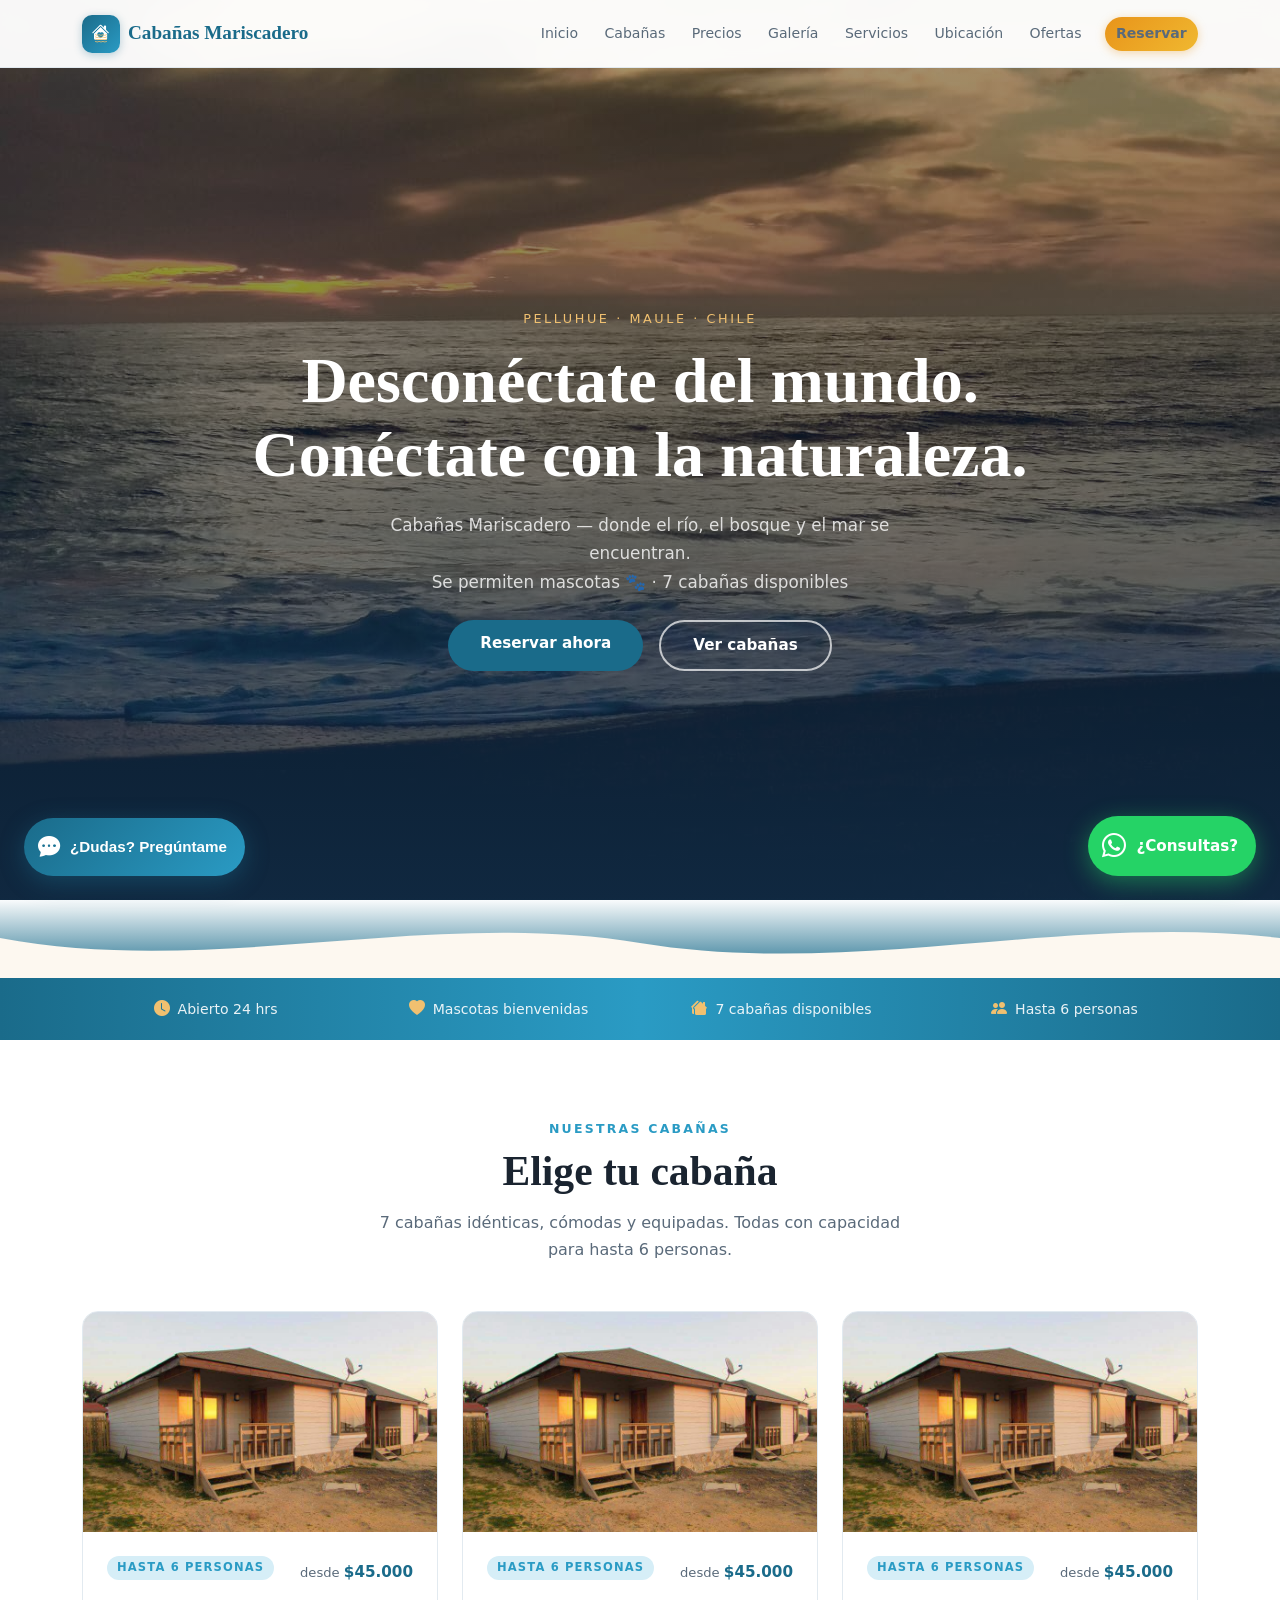
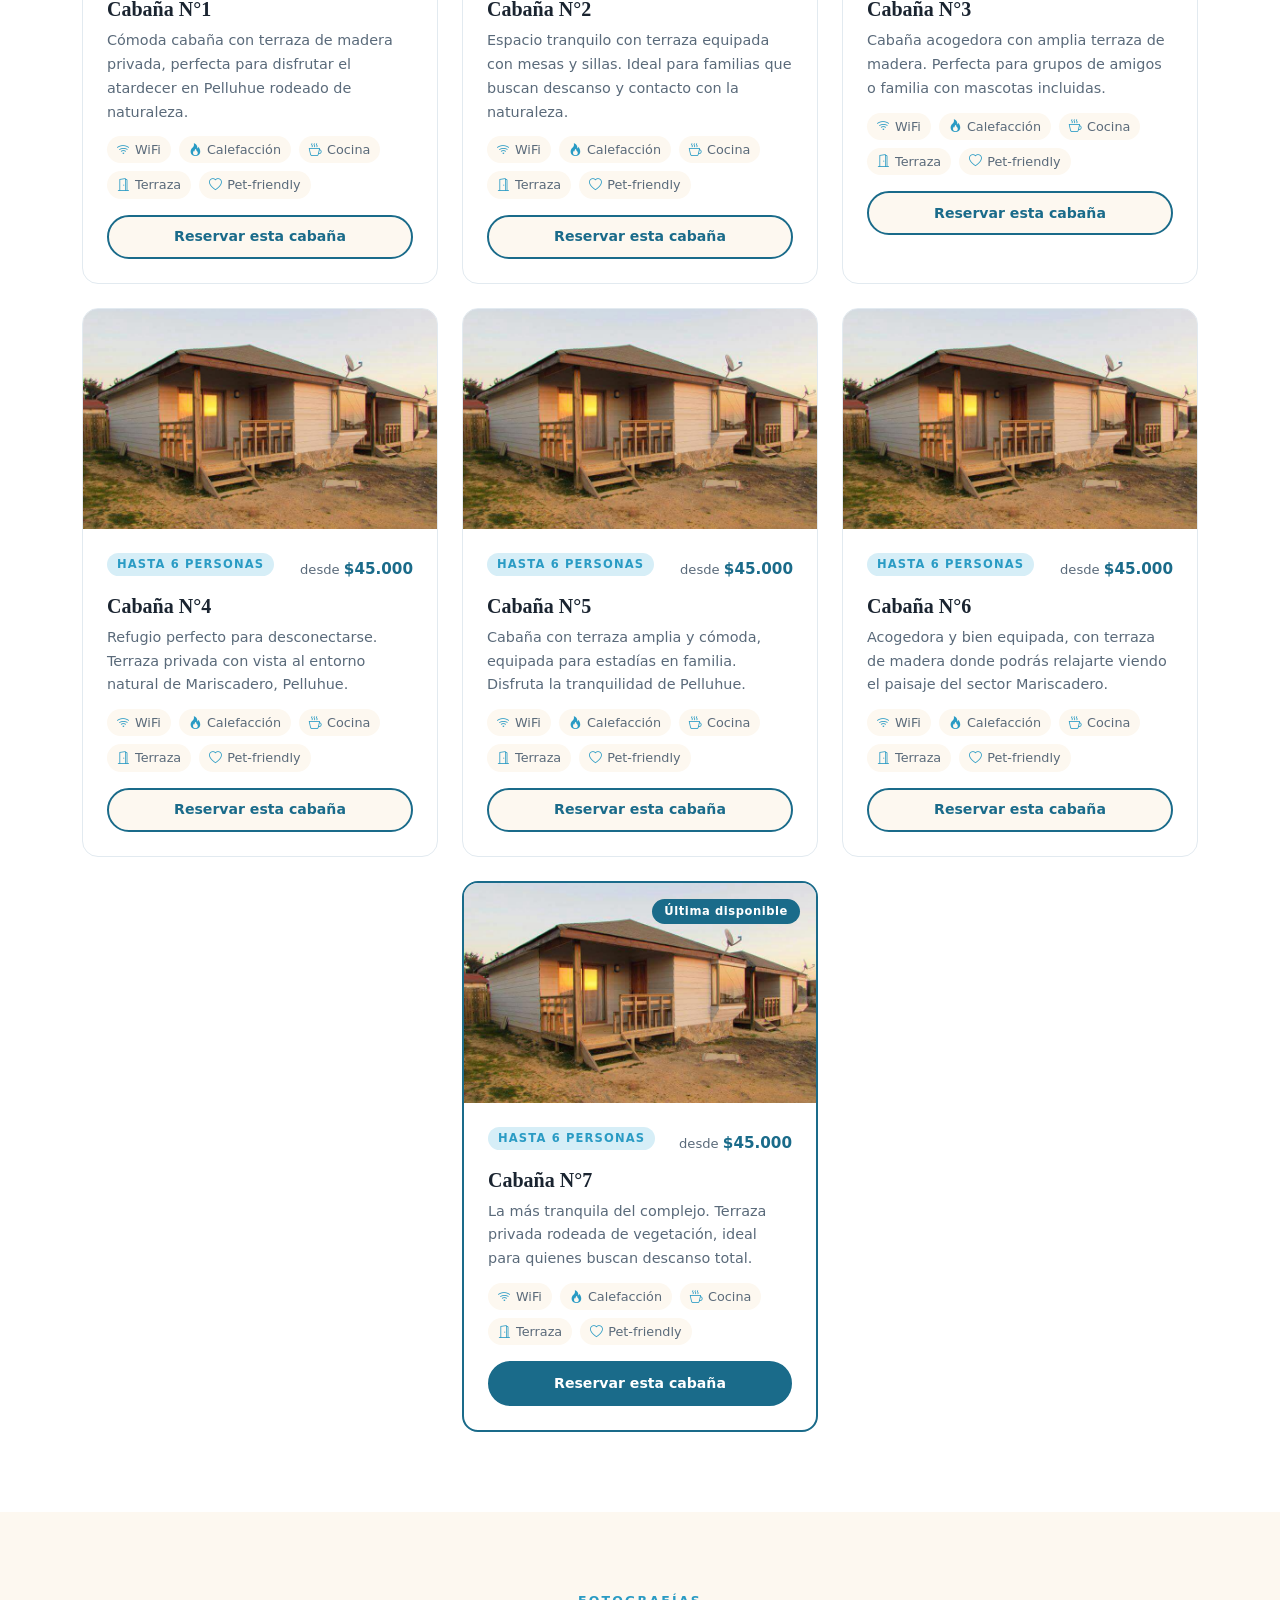
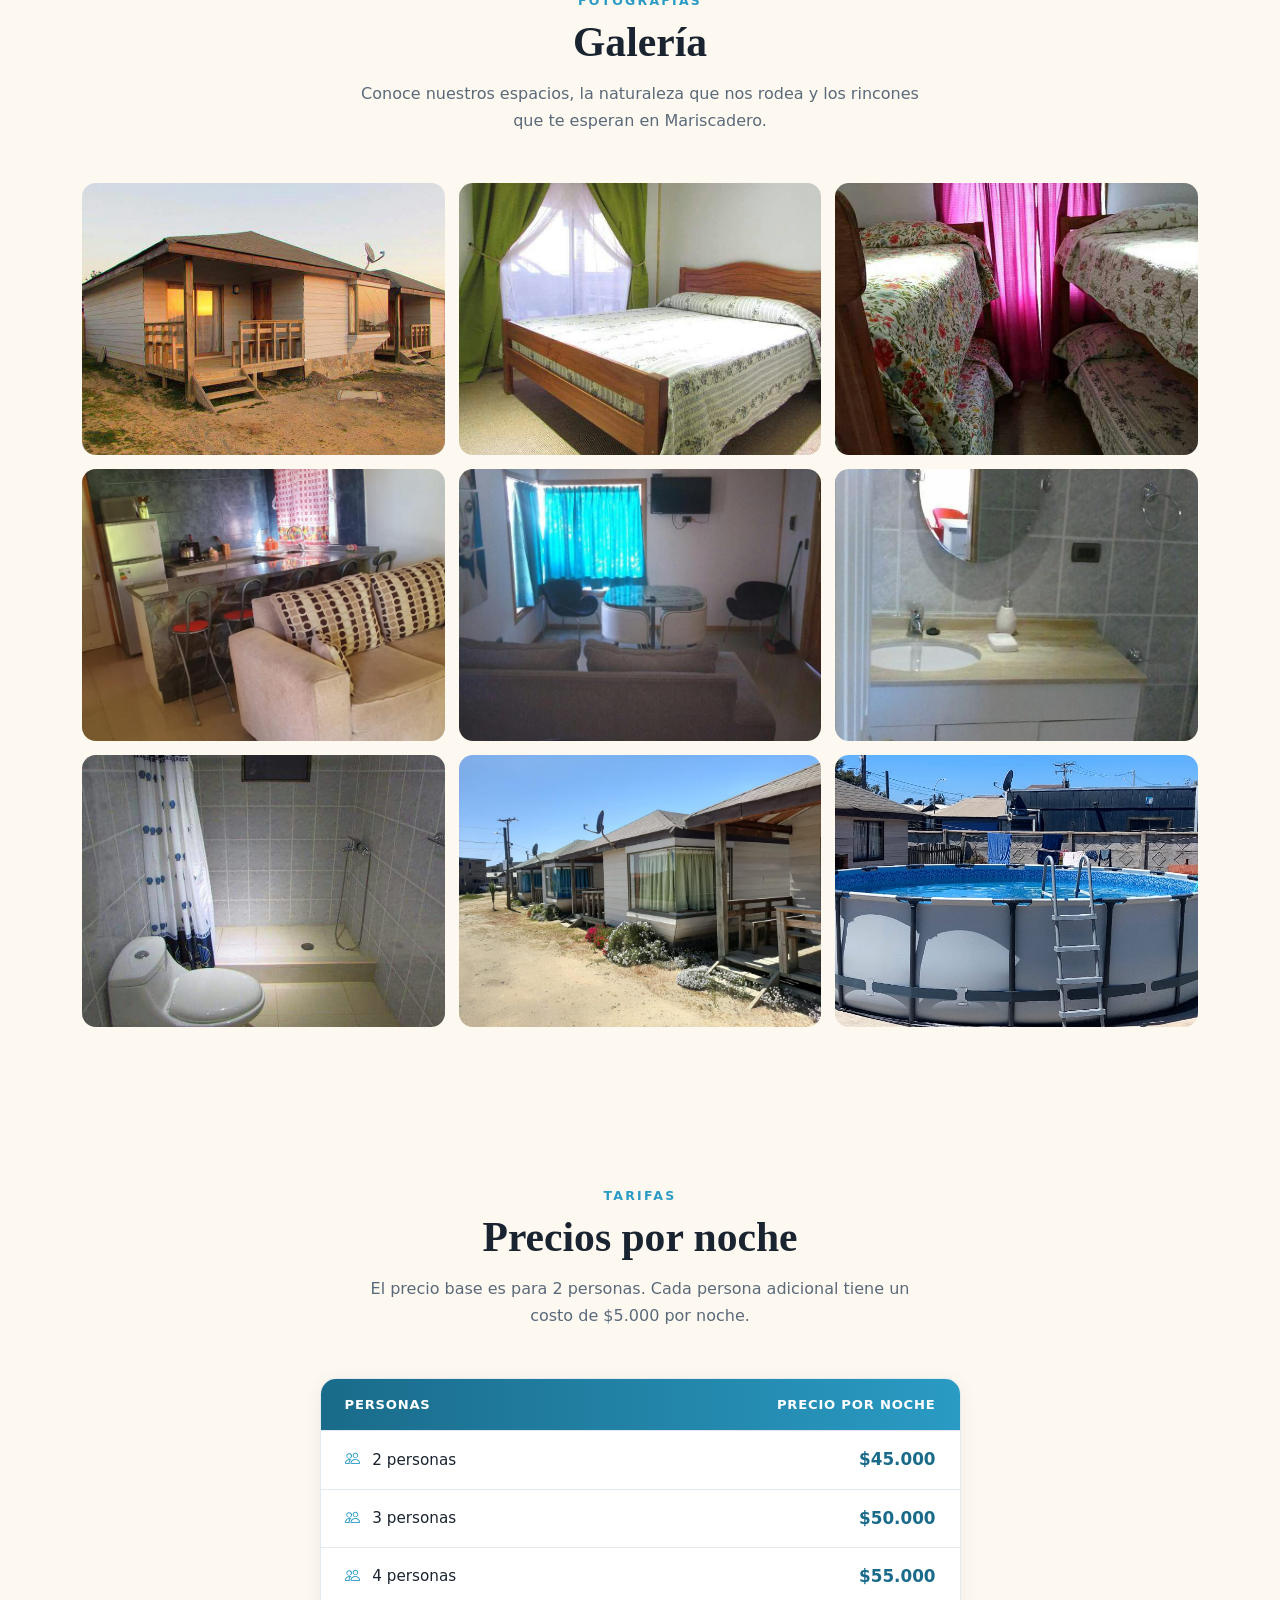
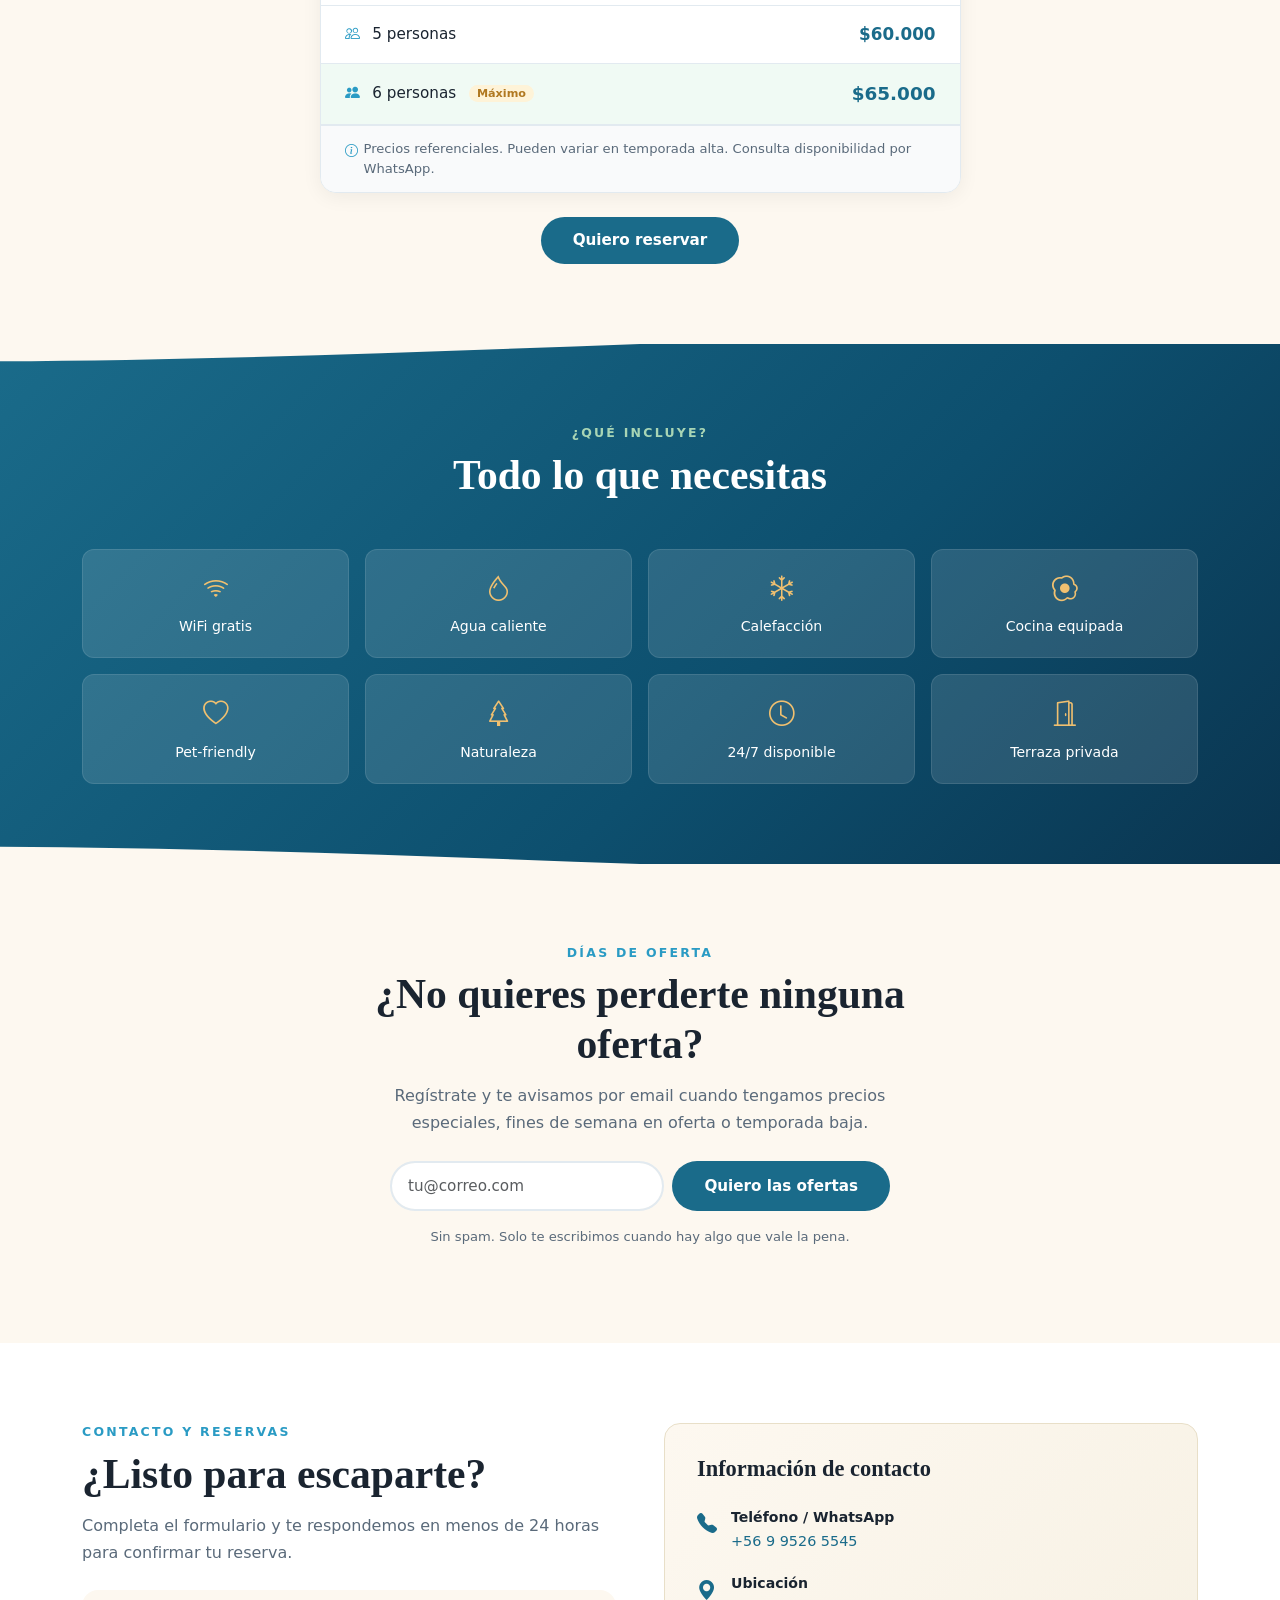
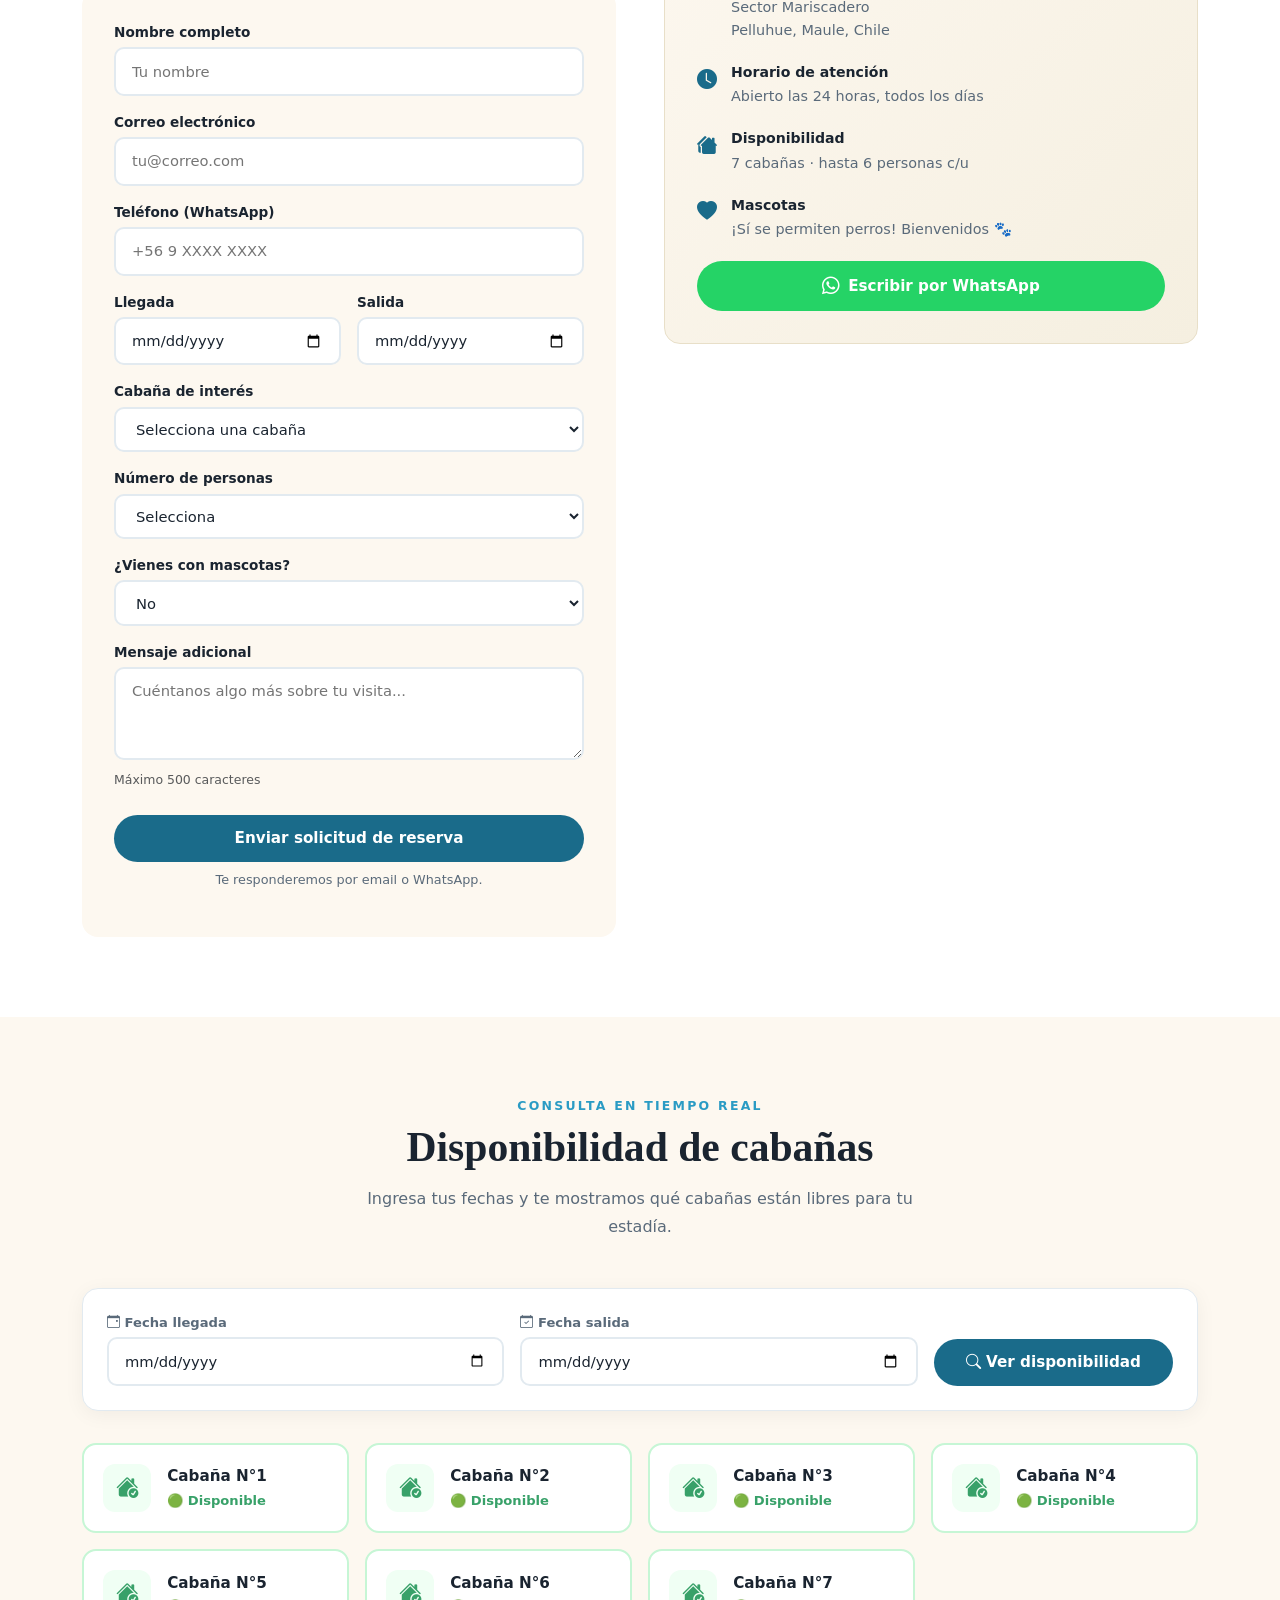
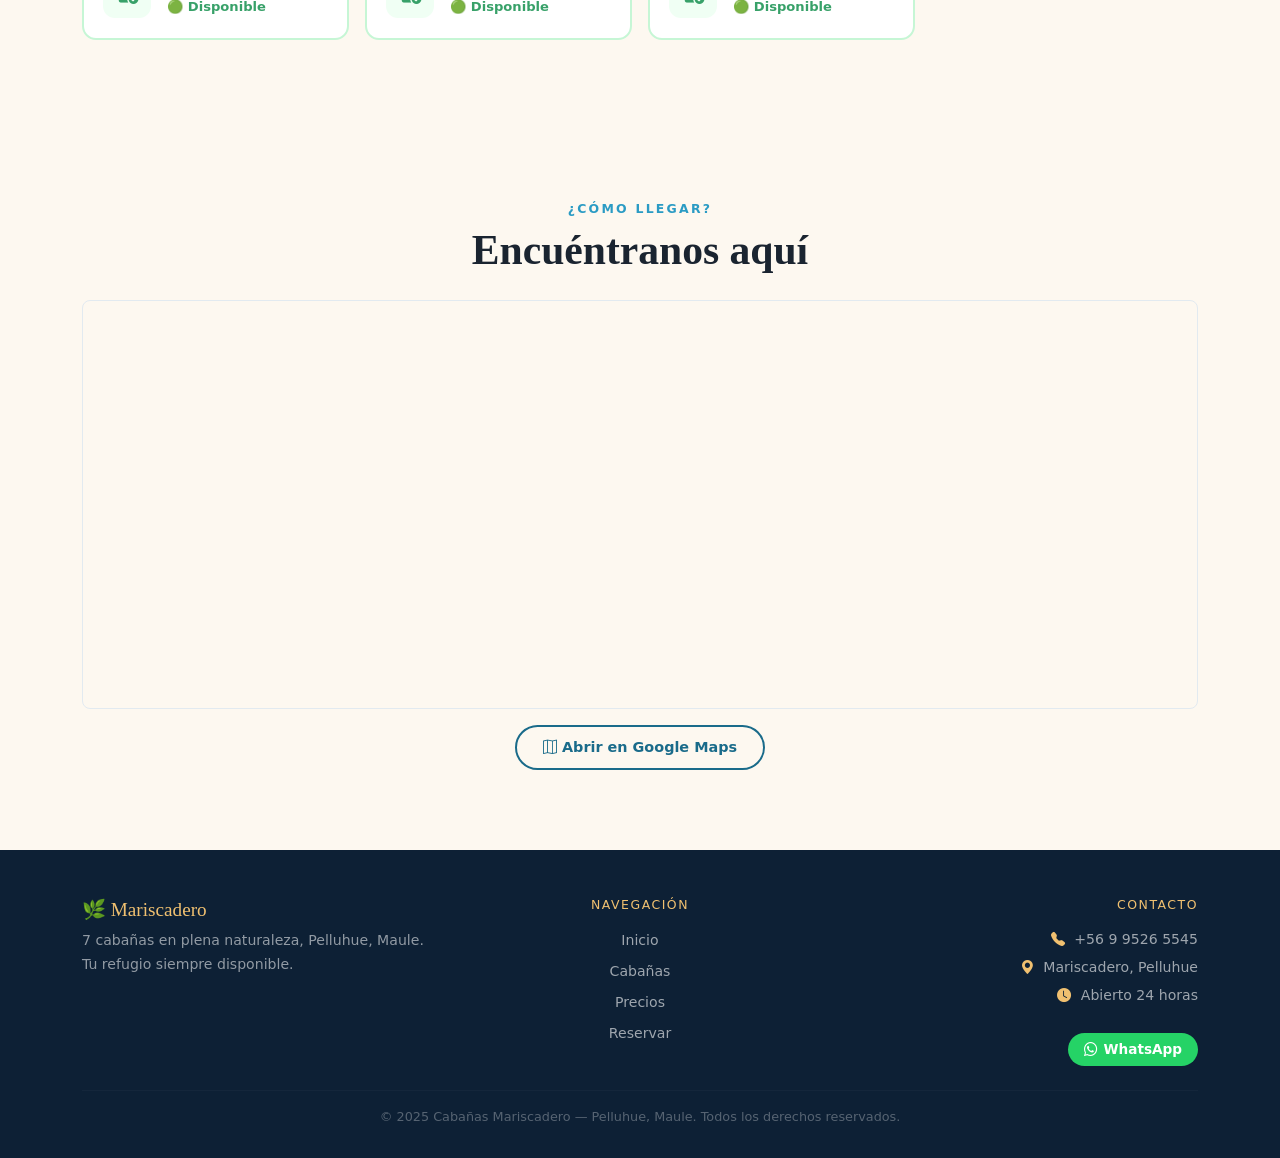
==== commit 394be813: "17/06/2026" ====
--- a/index.html
+++ b/index.html
@@ -476,14 +476,7 @@
           <div class="servicio-item"><i class="bi bi-clock servicio-icon"></i><span>24/7 disponible</span></div>
         </div>
         <div class="col-6 col-md-3">
-          <div class="servicio-item"><i class="bi bi-door-open servicio-icon"></i><span>Terraza privada</span></div>
-          <div class="col-6 col-md-3">
-            <div class="servicio-item"><i class="bi bi-box-arrow-in-right servicio-icon"></i><span>Check-in 14:00</span>
-            </div>
-          </div>
-          <div class="col-6 col-md-3">
-            <div class="servicio-item"><i class="bi bi-box-arrow-left servicio-icon"></i><span>Check-out 12:00</span>
-            </div>
+          <div class="servicio-item"><i class="bi bi-door-open servicio-icon"></i><span>Terraza privada</span></div>          </div>
           </div>
         </div>
       </div>
@@ -622,7 +615,6 @@
               <div>
                 <strong>Horario de atención</strong>
                 <p>Abierto las 24 horas, todos los días</p>
-                <p>Entrada: 2:00 PM (14:00 hrs)<br>Salida: 12:00 PM (mediodía)</p>
               </div>
             </div>
             <div class="info-item">
@@ -1690,10 +1682,6 @@
 - Pet-friendly (se aceptan mascotas)
 - Abierto las 24 horas, los 7 días de la semana
 
-⏰ HORARIOS DE CHECK-IN Y CHECK-OUT:
-- Entrada (check-in): a partir de las 2:00 PM (14:00 hrs)
-- Salida (check-out): antes de las 12:00 PM (mediodía)
-- Si necesitas check-in temprano o check-out tarde, consúltanos por WhatsApp
 
  UBICACIÓN:
 - Sector Mariscadero, Pelluhue, Región del Maule, Chile
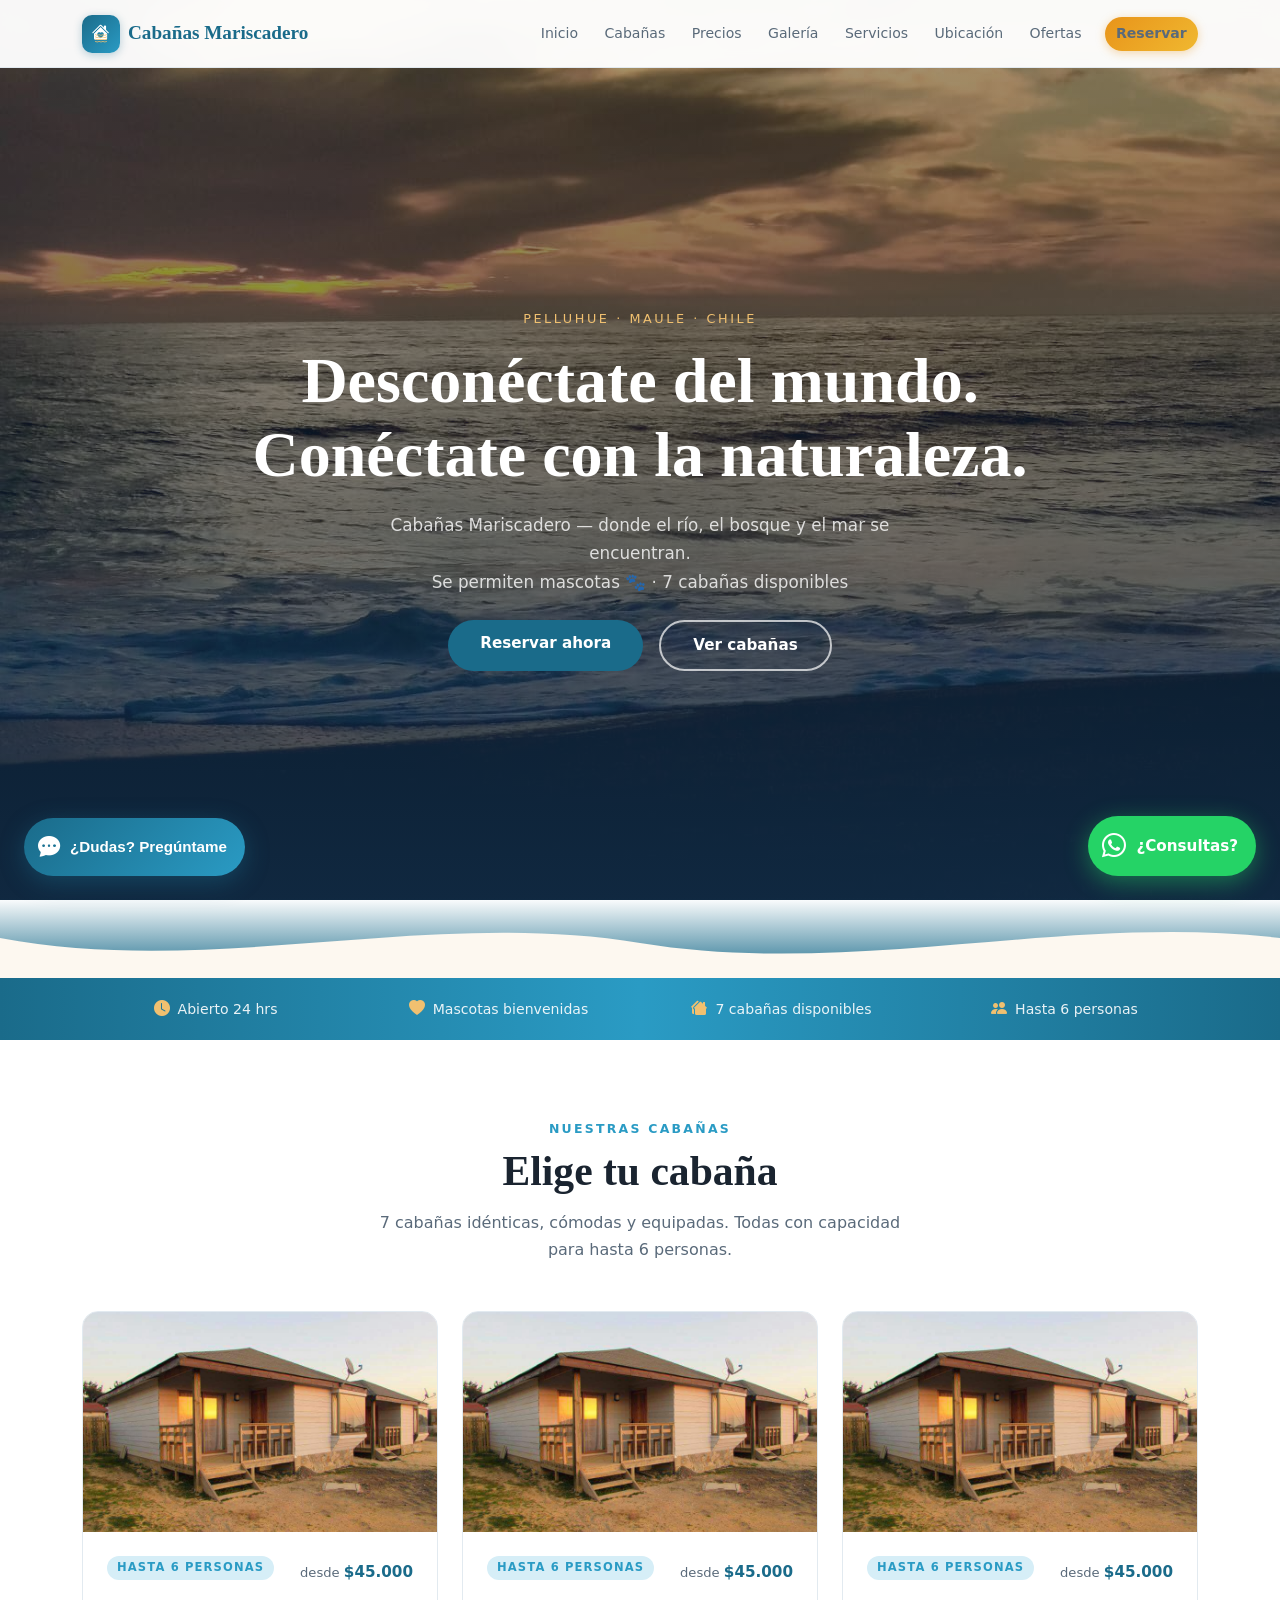
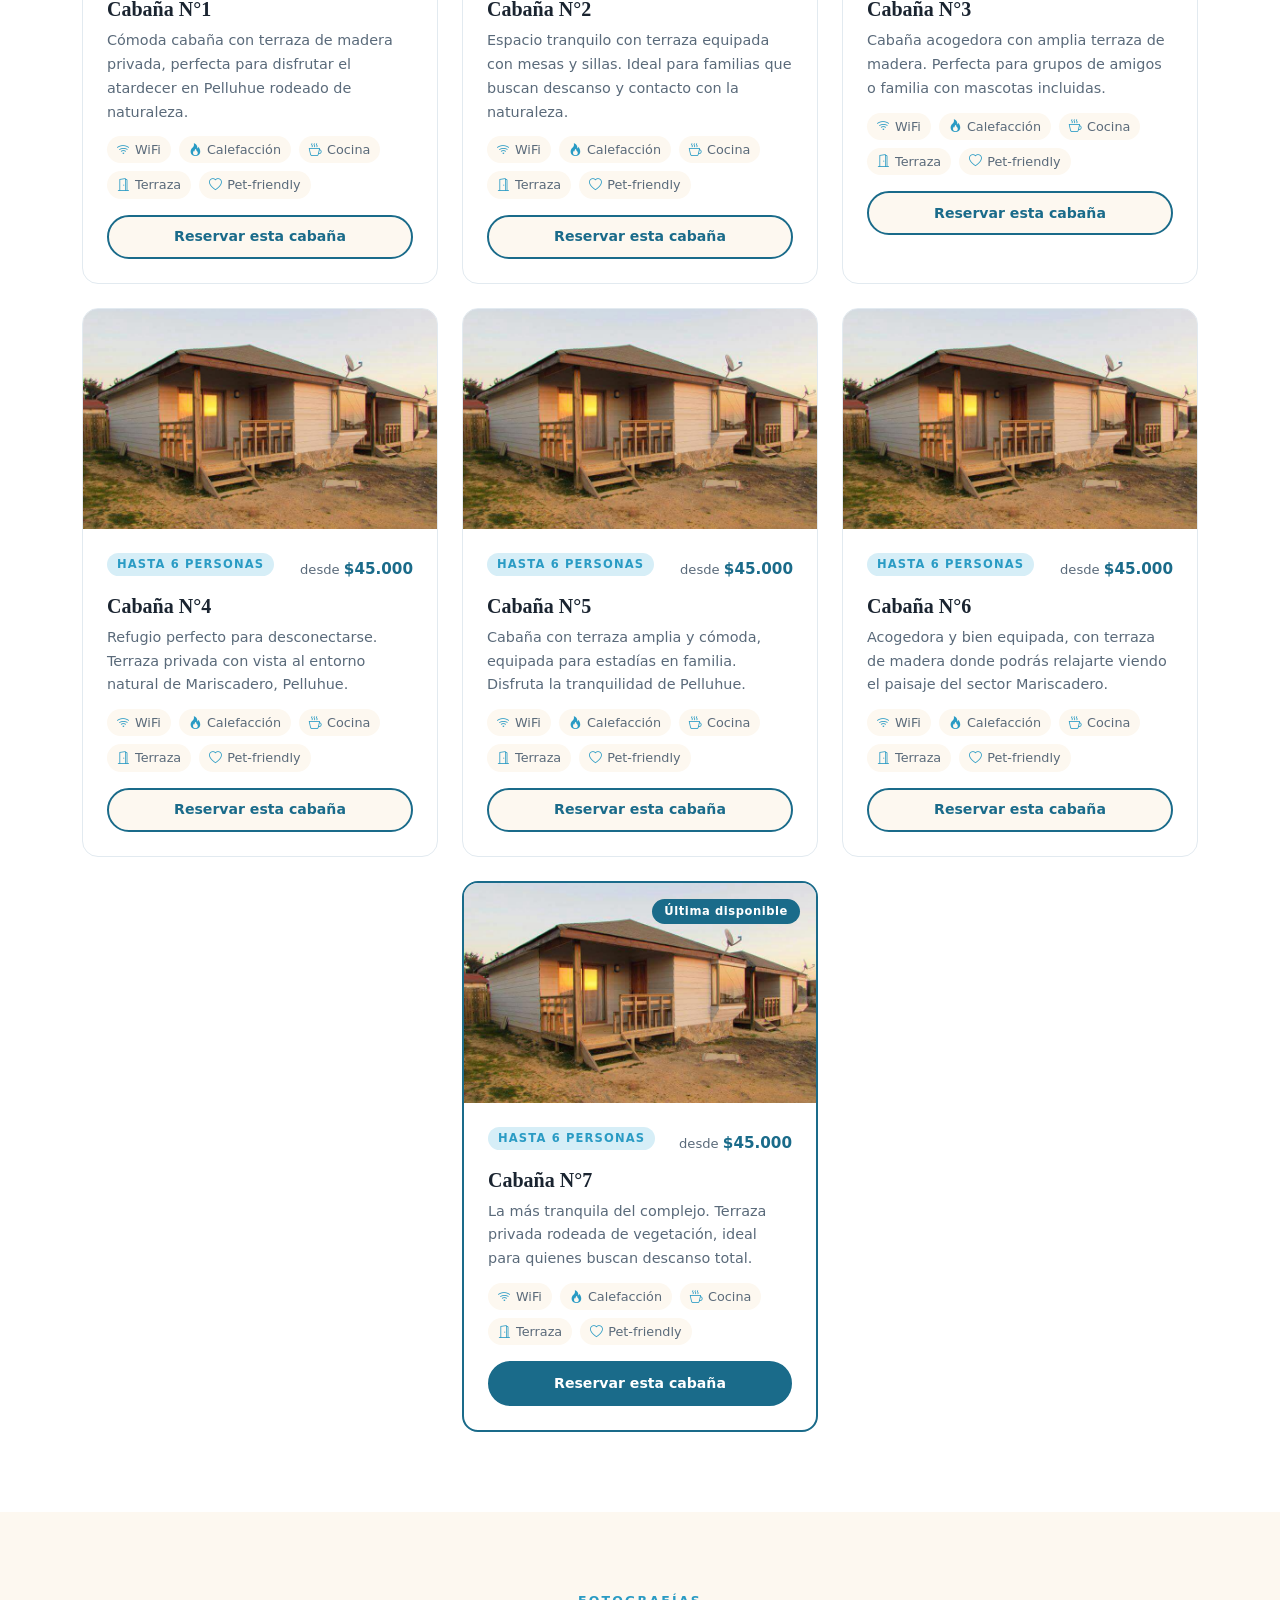
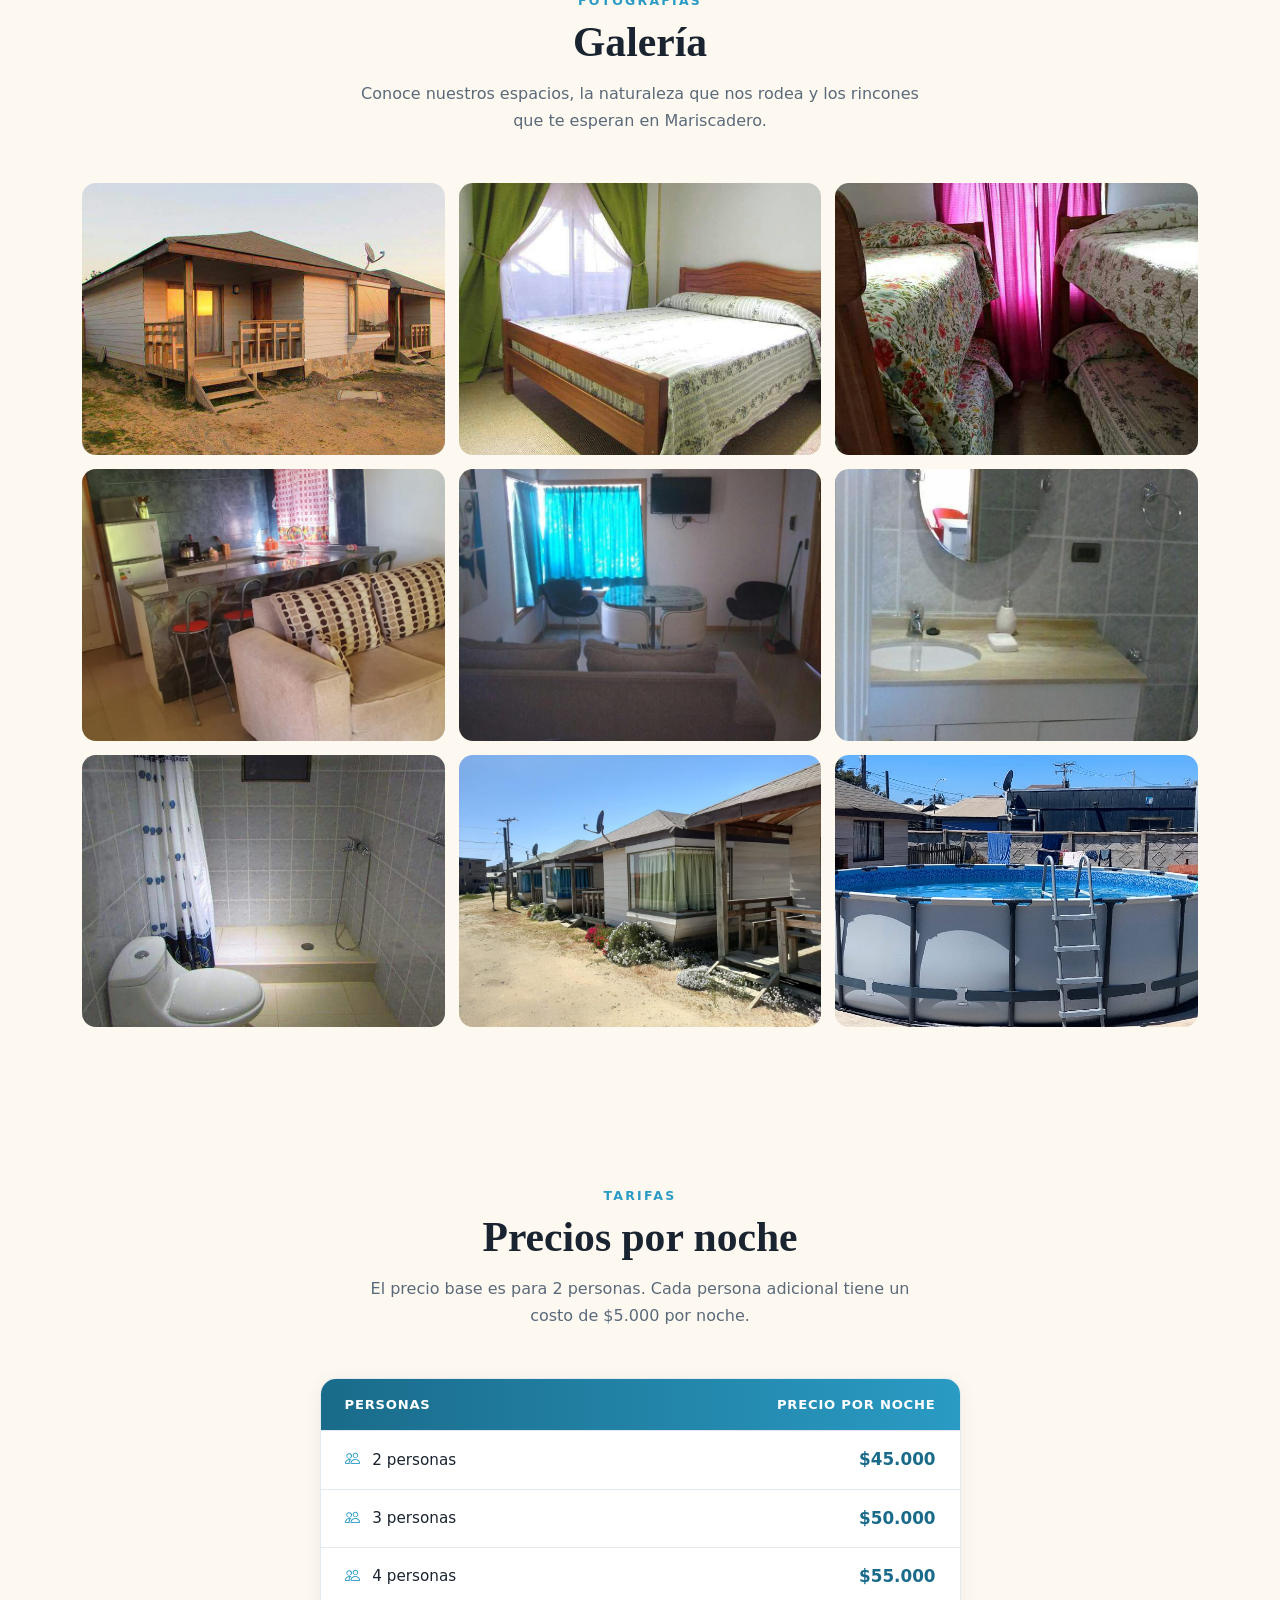
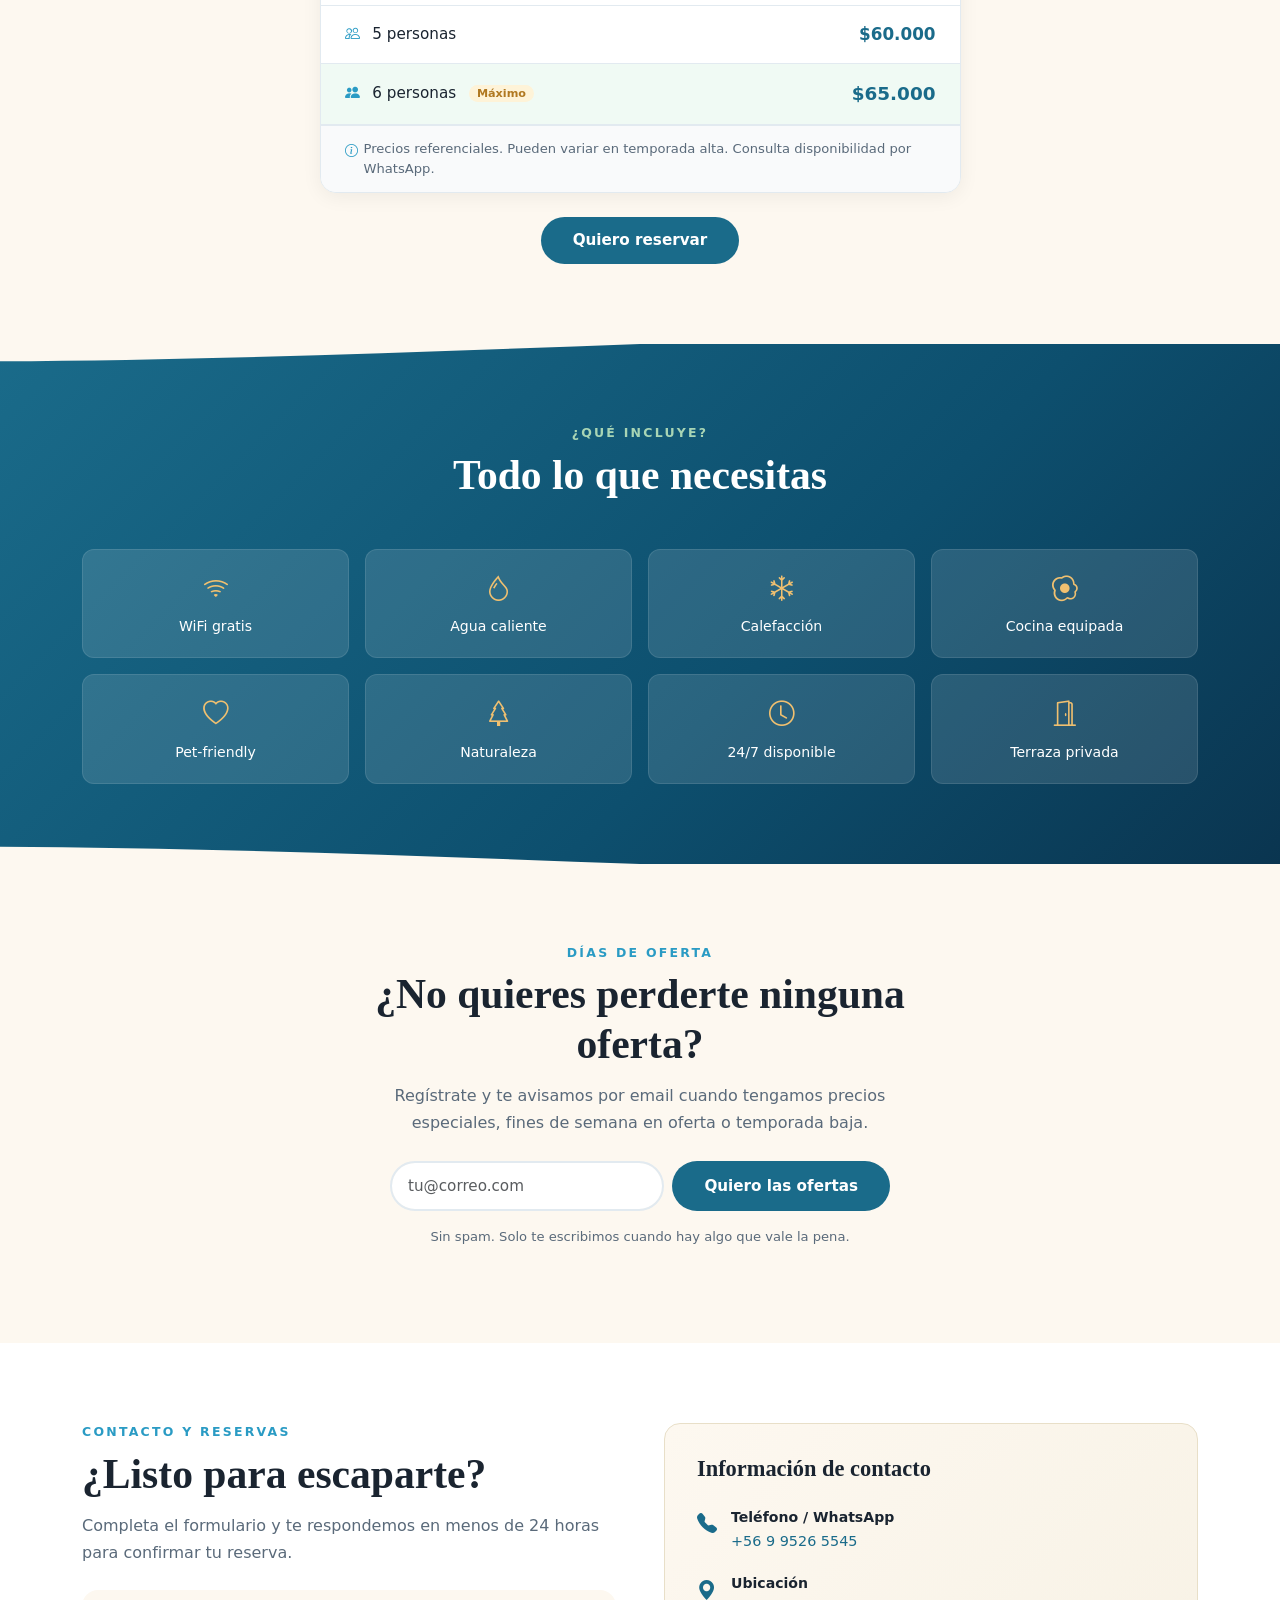
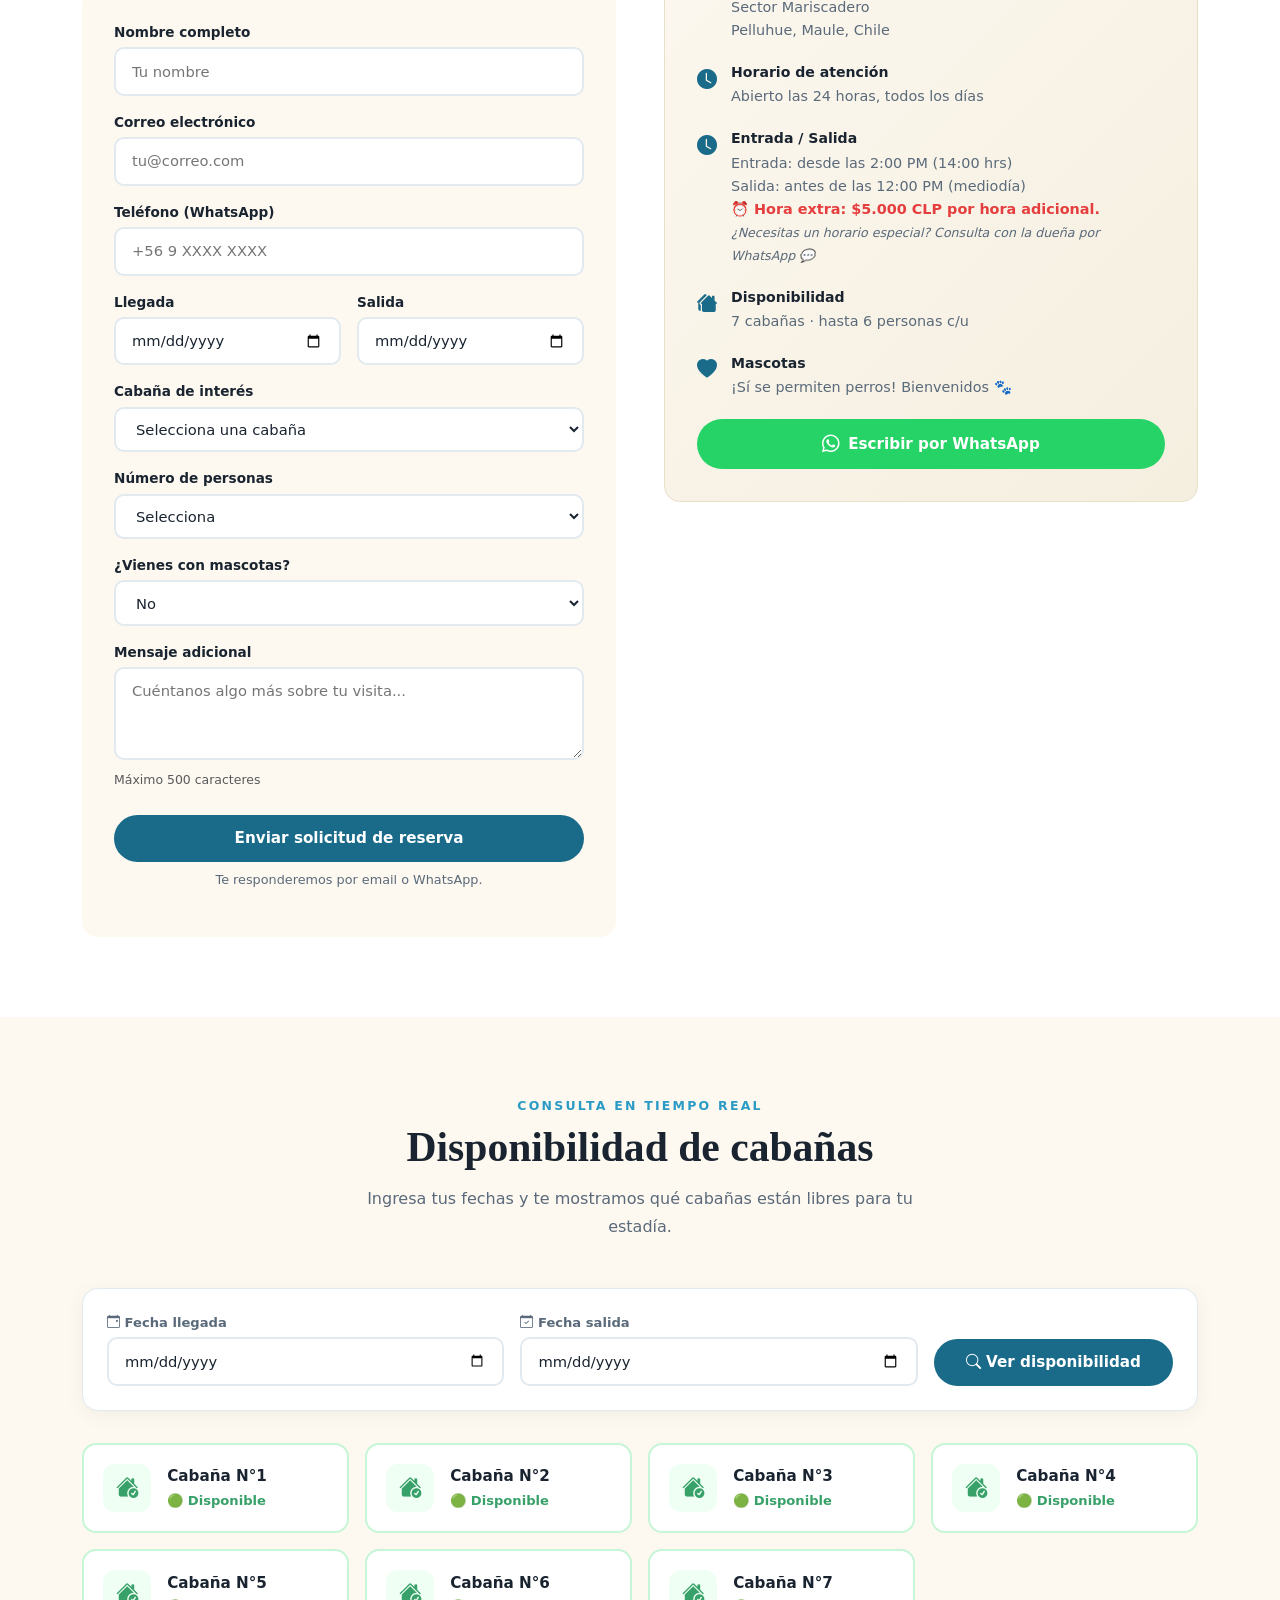
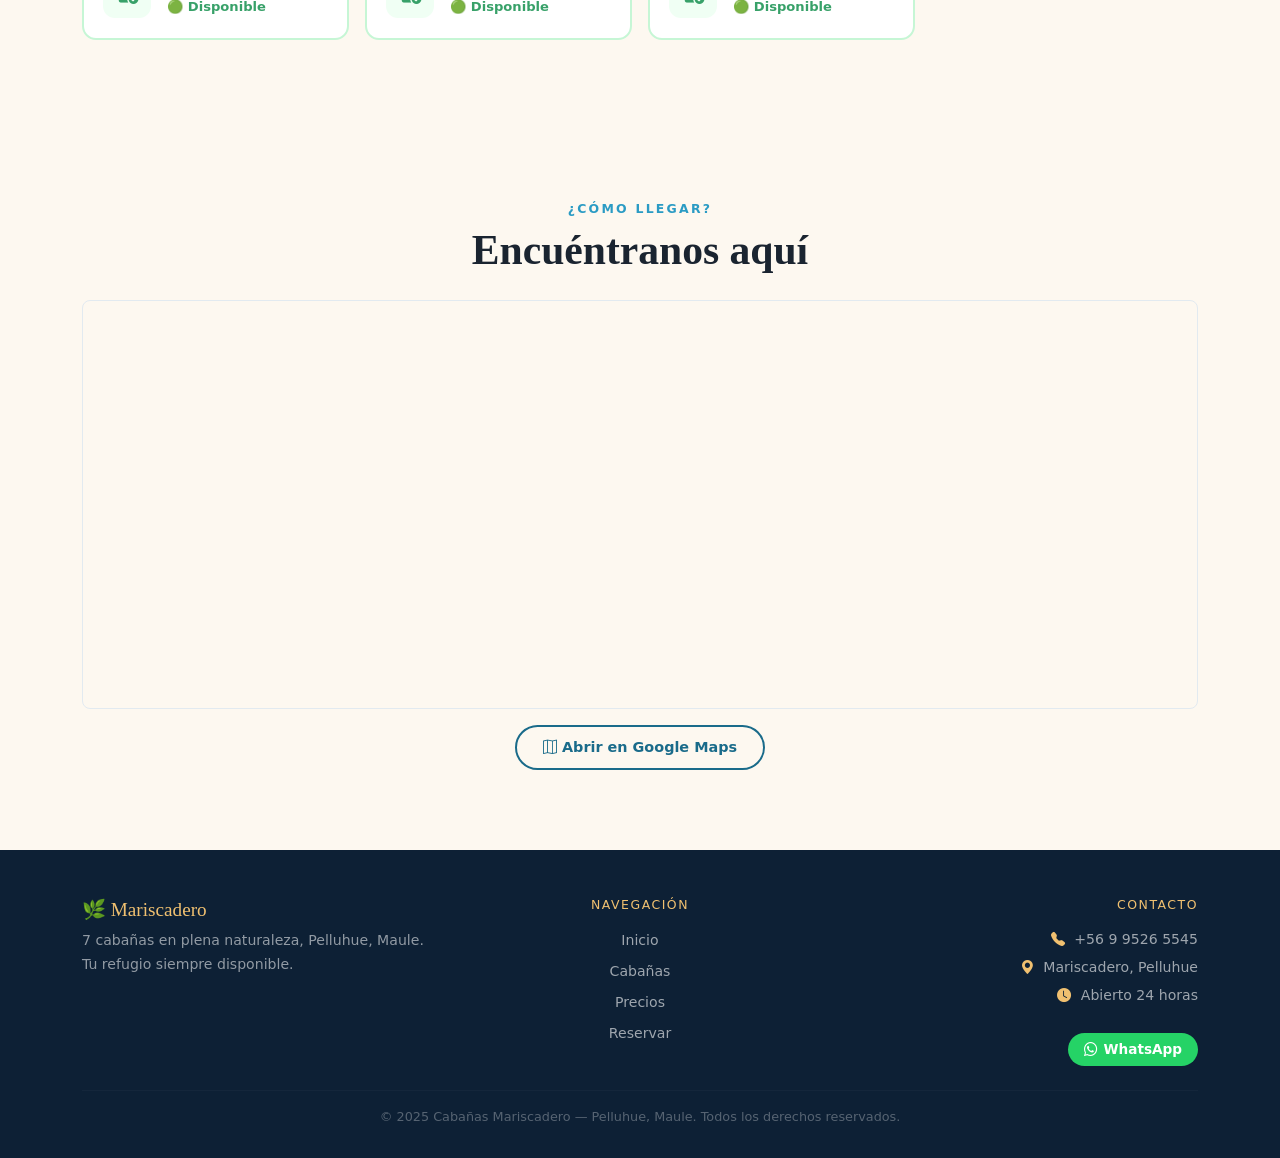
==== commit 0d987cf0: "17/06/2026" ====
--- a/index.html
+++ b/index.html
@@ -476,10 +476,11 @@
           <div class="servicio-item"><i class="bi bi-clock servicio-icon"></i><span>24/7 disponible</span></div>
         </div>
         <div class="col-6 col-md-3">
-          <div class="servicio-item"><i class="bi bi-door-open servicio-icon"></i><span>Terraza privada</span></div>          </div>
-          </div>
-        </div>
-      </div>
+          <div class="servicio-item"><i class="bi bi-door-open servicio-icon"></i><span>Terraza privada</span></div>
+        </div>
+      </div>
+    </div>
+    </div>
     </div>
   </section>
 
@@ -508,140 +509,153 @@
     </div>
   </section>
 
-  <!-- ===== RESERVA + CONTACTO ===== -->
-  <section id="reserva" class="section-lp">
-    <div class="container">
-      <div class="row g-5 align-items-start">
-        <div class="col-lg-6">
-          <p class="section-eyebrow">Contacto y reservas</p>
-          <h2 class="section-title">¿Listo para escaparte?</h2>
-          <p class="section-sub mb-4">Completa el formulario y te respondemos en menos de 24 horas para confirmar tu
-            reserva.</p>
-          <form action="https://formspree.io/f/xqeonzvz" method="POST" class="form-lp" id="formReserva" novalidate>
-            <input type="hidden" name="_subject" value="Nueva reserva — Cabañas Mariscadero" />
-            <!-- ✅ ANTI-BOT: campo honeypot oculto; los bots lo rellenan, los humanos no -->
-            <input type="text" name="_gotcha" style="display:none" tabindex="-1" autocomplete="off" />
-            <div class="mb-3">
-              <label class="form-label-lp">Nombre completo</label>
-              <input type="text" name="nombre" class="input-lp" placeholder="Tu nombre" required minlength="2"
-                maxlength="80" pattern="[A-Za-zÁáÉéÍíÓóÚúÑñÜü\s]+" title="Solo letras y espacios" />
-            </div>
-            <div class="mb-3">
-              <label class="form-label-lp">Correo electrónico</label>
-              <input type="email" name="email" class="input-lp" placeholder="tu@correo.com" required maxlength="100" />
-            </div>
-            <div class="mb-3">
-              <label class="form-label-lp">Teléfono (WhatsApp)</label>
-              <input type="tel" name="telefono" class="input-lp" placeholder="+56 9 XXXX XXXX"
-                pattern="[\+]?[0-9\s\-]{7,20}" maxlength="20" title="Número de teléfono válido" />
-            </div>
-            <div class="row g-3 mb-3">
-              <div class="col-6">
-                <label class="form-label-lp">Llegada</label>
-                <input type="date" name="llegada" class="input-lp" required id="fechaLlegada" />
-              </div>
-              <div class="col-6">
-                <label class="form-label-lp">Salida</label>
-                <input type="date" name="salida" class="input-lp" required id="fechaSalida" />
-              </div>
-            </div>
-            <div class="mb-3">
-              <label class="form-label-lp">Cabaña de interés</label>
-              <select name="cabana" class="input-lp">
-                <option value="">Selecciona una cabaña</option>
-                <option>Cabaña N°1</option>
-                <option>Cabaña N°2</option>
-                <option>Cabaña N°3</option>
-                <option>Cabaña N°4</option>
-                <option>Cabaña N°5</option>
-                <option>Cabaña N°6</option>
-                <option>Cabaña N°7</option>
-                <option>Sin preferencia</option>
-              </select>
-            </div>
-            <div class="mb-3">
-              <label class="form-label-lp">Número de personas</label>
-              <select name="personas" class="input-lp" id="selectPersonas" onchange="calcularPrecio()">
-                <option value="">Selecciona</option>
-                <option value="2">2 personas — $45.000</option>
-                <option value="3">3 personas — $50.000</option>
-                <option value="4">4 personas — $55.000</option>
-                <option value="5">5 personas — $60.000</option>
-                <option value="6">6 personas — $65.000</option>
-              </select>
-            </div>
-            <div class="mb-3" id="precioEstimado" style="display:none">
-              <div class="precio-estimado-box">
-                <i class="bi bi-tag-fill"></i> Precio estimado por noche: <strong id="precioTexto"></strong>
-              </div>
-            </div>
-            <div class="mb-3">
-              <label class="form-label-lp">¿Vienes con mascotas?</label>
-              <select name="mascotas" class="input-lp">
-                <option value="no">No</option>
-                <option value="si">Sí 🐾</option>
-              </select>
-            </div>
-            <div class="mb-4">
-              <label class="form-label-lp">Mensaje adicional</label>
-              <textarea name="mensaje" class="input-lp" rows="3" placeholder="Cuéntanos algo más sobre tu visita..."
-                maxlength="500"></textarea>
-              <small class="text-muted" style="font-size:0.78rem">Máximo 500 caracteres</small>
-            </div>
-            <button type="submit" class="btn btn-primary-lp w-100" id="btnReserva">Enviar solicitud de reserva</button>
-            <p class="form-nota mt-2">Te responderemos por email o WhatsApp.</p>
-          </form>
-        </div>
-
-        <div class="col-lg-6">
-          <div class="info-contacto">
-            <h3 class="info-titulo">Información de contacto</h3>
-            <div class="info-item">
-              <i class="bi bi-telephone-fill info-icon"></i>
-              <div>
-                <strong>Teléfono / WhatsApp</strong>
-                <p><a href="https://wa.me/56995265545" target="_blank">+56 9 9526 5545</a></p>
-              </div>
-            </div>
-            <div class="info-item">
-              <i class="bi bi-geo-alt-fill info-icon"></i>
-              <div>
-                <strong>Ubicación</strong>
-                <p>Sector Mariscadero<br>Pelluhue, Maule, Chile</p>
-              </div>
-            </div>
-            <div class="info-item">
-              <i class="bi bi-clock-fill info-icon"></i>
-              <div>
-                <strong>Horario de atención</strong>
-                <p>Abierto las 24 horas, todos los días</p>
-              </div>
-            </div>
-            <div class="info-item">
-              <i class="bi bi-houses-fill info-icon"></i>
-              <div>
-                <strong>Disponibilidad</strong>
-                <p>7 cabañas · hasta 6 personas c/u</p>
-              </div>
-            </div>
-            <div class="info-item">
-              <i class="bi bi-heart-fill info-icon"></i>
-              <div>
-                <strong>Mascotas</strong>
-                <p>¡Sí se permiten perros! Bienvenidos 🐾</p>
-              </div>
-            </div>
-            <a href="https://wa.me/56995265545?text=Hola!%20Quiero%20información%20sobre%20las%20Cabañas%20Mariscadero"
-              target="_blank" rel="noopener noreferrer"
-              class="btn-wsp w-100 mt-3 d-flex align-items-center justify-content-center gap-2">
-              <i class="bi bi-whatsapp"></i> Escribir por WhatsApp
-            </a>
-          </div>
+<!-- ===== RESERVA + CONTACTO ===== -->
+<section id="reserva" class="section-lp">
+  <div class="container">
+    <div class="row g-5 align-items-start">
+      <div class="col-lg-6">
+        <p class="section-eyebrow">Contacto y reservas</p>
+        <h2 class="section-title">¿Listo para escaparte?</h2>
+        <p class="section-sub mb-4">Completa el formulario y te respondemos en menos de 24 horas para confirmar tu reserva.</p>
+        <form action="https://formspree.io/f/xqeonzvz" method="POST" class="form-lp" id="formReserva" novalidate>
+          <input type="hidden" name="_subject" value="Nueva reserva — Cabañas Mariscadero" />
+          <input type="text" name="_gotcha" style="display:none" tabindex="-1" autocomplete="off" />
+          <div class="mb-3">
+            <label class="form-label-lp">Nombre completo</label>
+            <input type="text" name="nombre" class="input-lp" placeholder="Tu nombre" required minlength="2" maxlength="80" pattern="[A-Za-zÁáÉéÍíÓóÚúÑñÜü\s]+" title="Solo letras y espacios" />
+          </div>
+          <div class="mb-3">
+            <label class="form-label-lp">Correo electrónico</label>
+            <input type="email" name="email" class="input-lp" placeholder="tu@correo.com" required maxlength="100" />
+          </div>
+          <div class="mb-3">
+            <label class="form-label-lp">Teléfono (WhatsApp)</label>
+            <input type="tel" name="telefono" class="input-lp" placeholder="+56 9 XXXX XXXX" pattern="[\+]?[0-9\s\-]{7,20}" maxlength="20" title="Número de teléfono válido" />
+          </div>
+          <div class="row g-3 mb-3">
+            <div class="col-6">
+              <label class="form-label-lp">Llegada</label>
+              <input type="date" name="llegada" class="input-lp" required id="fechaLlegada" />
+            </div>
+            <div class="col-6">
+              <label class="form-label-lp">Salida</label>
+              <input type="date" name="salida" class="input-lp" required id="fechaSalida" />
+            </div>
+          </div>
+          <div class="mb-3">
+            <label class="form-label-lp">Cabaña de interés</label>
+            <select name="cabana" class="input-lp">
+              <option value="">Selecciona una cabaña</option>
+              <option>Cabaña N°1</option>
+              <option>Cabaña N°2</option>
+              <option>Cabaña N°3</option>
+              <option>Cabaña N°4</option>
+              <option>Cabaña N°5</option>
+              <option>Cabaña N°6</option>
+              <option>Cabaña N°7</option>
+              <option>Sin preferencia</option>
+            </select>
+          </div>
+          <div class="mb-3">
+            <label class="form-label-lp">Número de personas</label>
+            <select name="personas" class="input-lp" id="selectPersonas" onchange="calcularPrecio()">
+              <option value="">Selecciona</option>
+              <option value="2">2 personas — $45.000</option>
+              <option value="3">3 personas — $50.000</option>
+              <option value="4">4 personas — $55.000</option>
+              <option value="5">5 personas — $60.000</option>
+              <option value="6">6 personas — $65.000</option>
+            </select>
+          </div>
+          <div class="mb-3" id="precioEstimado" style="display:none">
+            <div class="precio-estimado-box">
+              <i class="bi bi-tag-fill"></i> Precio estimado por noche: <strong id="precioTexto"></strong>
+            </div>
+          </div>
+          <div class="mb-3">
+            <label class="form-label-lp">¿Vienes con mascotas?</label>
+            <select name="mascotas" class="input-lp">
+              <option value="no">No</option>
+              <option value="si">Sí 🐾</option>
+            </select>
+          </div>
+          <div class="mb-4">
+            <label class="form-label-lp">Mensaje adicional</label>
+            <textarea name="mensaje" class="input-lp" rows="3" placeholder="Cuéntanos algo más sobre tu visita..." maxlength="500"></textarea>
+            <small class="text-muted" style="font-size:0.78rem">Máximo 500 caracteres</small>
+          </div>
+          <button type="submit" class="btn btn-primary-lp w-100" id="btnReserva">Enviar solicitud de reserva</button>
+          <p class="form-nota mt-2">Te responderemos por email o WhatsApp.</p>
+        </form>
+      </div>
+
+      <div class="col-lg-6">
+        <div class="info-contacto">
+          <h3 class="info-titulo">Información de contacto</h3>
+
+          <div class="info-item">
+            <i class="bi bi-telephone-fill info-icon"></i>
+            <div>
+              <strong>Teléfono / WhatsApp</strong>
+              <p><a href="https://wa.me/56995265545" target="_blank">+56 9 9526 5545</a></p>
+            </div>
+          </div>
+
+          <div class="info-item">
+            <i class="bi bi-geo-alt-fill info-icon"></i>
+            <div>
+              <strong>Ubicación</strong>
+              <p>Sector Mariscadero<br>Pelluhue, Maule, Chile</p>
+            </div>
+          </div>
+
+          <div class="info-item">
+            <i class="bi bi-clock-fill info-icon"></i>
+            <div>
+              <strong>Horario de atención</strong>
+              <p>Abierto las 24 horas, todos los días</p>
+            </div>
+          </div>
+
+          <div class="info-item">
+            <i class="bi bi-clock-fill info-icon"></i>
+            <div>
+              <strong>Entrada / Salida</strong>
+              <p>
+                Entrada: desde las 2:00 PM (14:00 hrs)<br>
+                Salida: antes de las 12:00 PM (mediodía)<br>
+                <span style="color:#e53e3e;font-weight:600">⏰ Hora extra: $5.000 CLP por hora adicional.</span><br>
+                <small style="color:#5a6a7a;font-style:italic">¿Necesitas un horario especial? Consulta con la dueña por WhatsApp 💬</small>
+              </p>
+            </div>
+          </div>
+
+          <div class="info-item">
+            <i class="bi bi-houses-fill info-icon"></i>
+            <div>
+              <strong>Disponibilidad</strong>
+              <p>7 cabañas · hasta 6 personas c/u</p>
+            </div>
+          </div>
+
+          <div class="info-item">
+            <i class="bi bi-heart-fill info-icon"></i>
+            <div>
+              <strong>Mascotas</strong>
+              <p>¡Sí se permiten perros! Bienvenidos 🐾</p>
+            </div>
+          </div>
+
+          <a href="https://wa.me/56995265545?text=Hola!%20Quiero%20información%20sobre%20las%20Cabañas%20Mariscadero"
+            target="_blank" rel="noopener noreferrer"
+            class="btn-wsp w-100 mt-3 d-flex align-items-center justify-content-center gap-2">
+            <i class="bi bi-whatsapp"></i> Escribir por WhatsApp
+          </a>
         </div>
       </div>
     </div>
-  </section>
-
+  </div>
+</section>
 
   <!-- ===== DISPONIBILIDAD ===== -->
   <section id="disponibilidad" class="section-lp section-crema">
@@ -1336,6 +1350,7 @@
       <button data-q="¿Se permiten mascotas?">🐾 Mascotas</button>
       <button data-q="¿Cómo llego desde Talca?">📍 Cómo llegar</button>
       <button data-q="¿Qué incluyen las cabañas?">🏠 Servicios</button>
+      <button data-q="¿A qué hora es la entrada y salida?">⏰ Horarios</button>
     </div>
 
     <form class="chatbot-input-wrap" id="chatbot-form">
@@ -1662,7 +1677,7 @@
  CABAÑAS:
 - 7 cabañas idénticas y completamente equipadas
 - Capacidad máxima: 6 personas por cabaña
-- Todas tienen terraza privada de madera
+- Todas tienen terraza privada de maderaF
 - Se permiten mascotas (pet-friendly) 🐾
 
 💰 PRECIOS POR NOCHE (temporada estándar):
@@ -1681,6 +1696,12 @@
 - Terraza privada con mesas y sillas
 - Pet-friendly (se aceptan mascotas)
 - Abierto las 24 horas, los 7 días de la semana
+
+⏰ HORARIOS DE CHECK-IN Y CHECK-OUT:
+- Entrada (check-in): a partir de las 2:00 PM (14:00 hrs)
+- Salida (check-out): antes de las 12:00 PM (mediodía)
+- Hora extra: si el huésped desea quedarse más tiempo después del check-out, el costo es de $5.000 CLP por hora adicional.
+- Si necesitas un check-in temprano, check-out tardío o quedarte más horas, por favor consulta directamente con la dueña a través de WhatsApp al +56 9 9526 5545. Ella estará encantada de ayudarte y coordinar lo que necesites.
 
 
  UBICACIÓN:
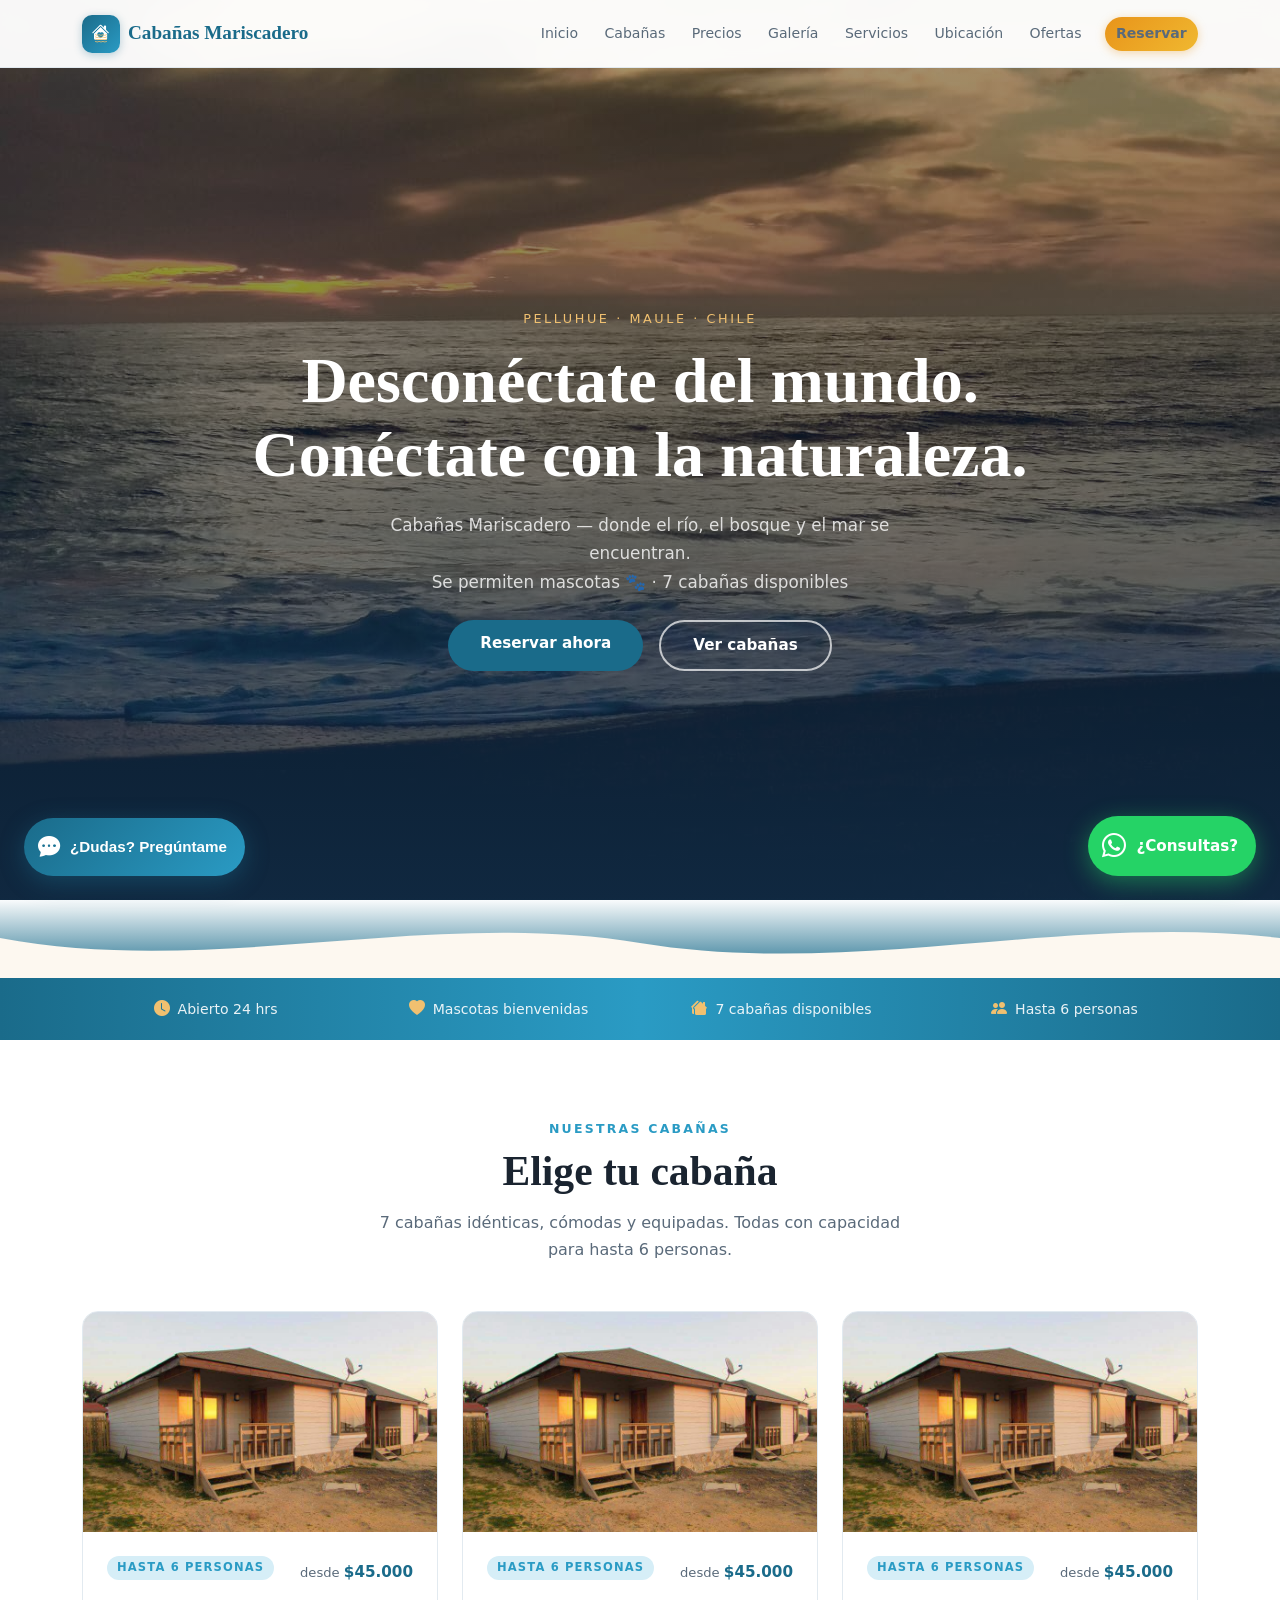
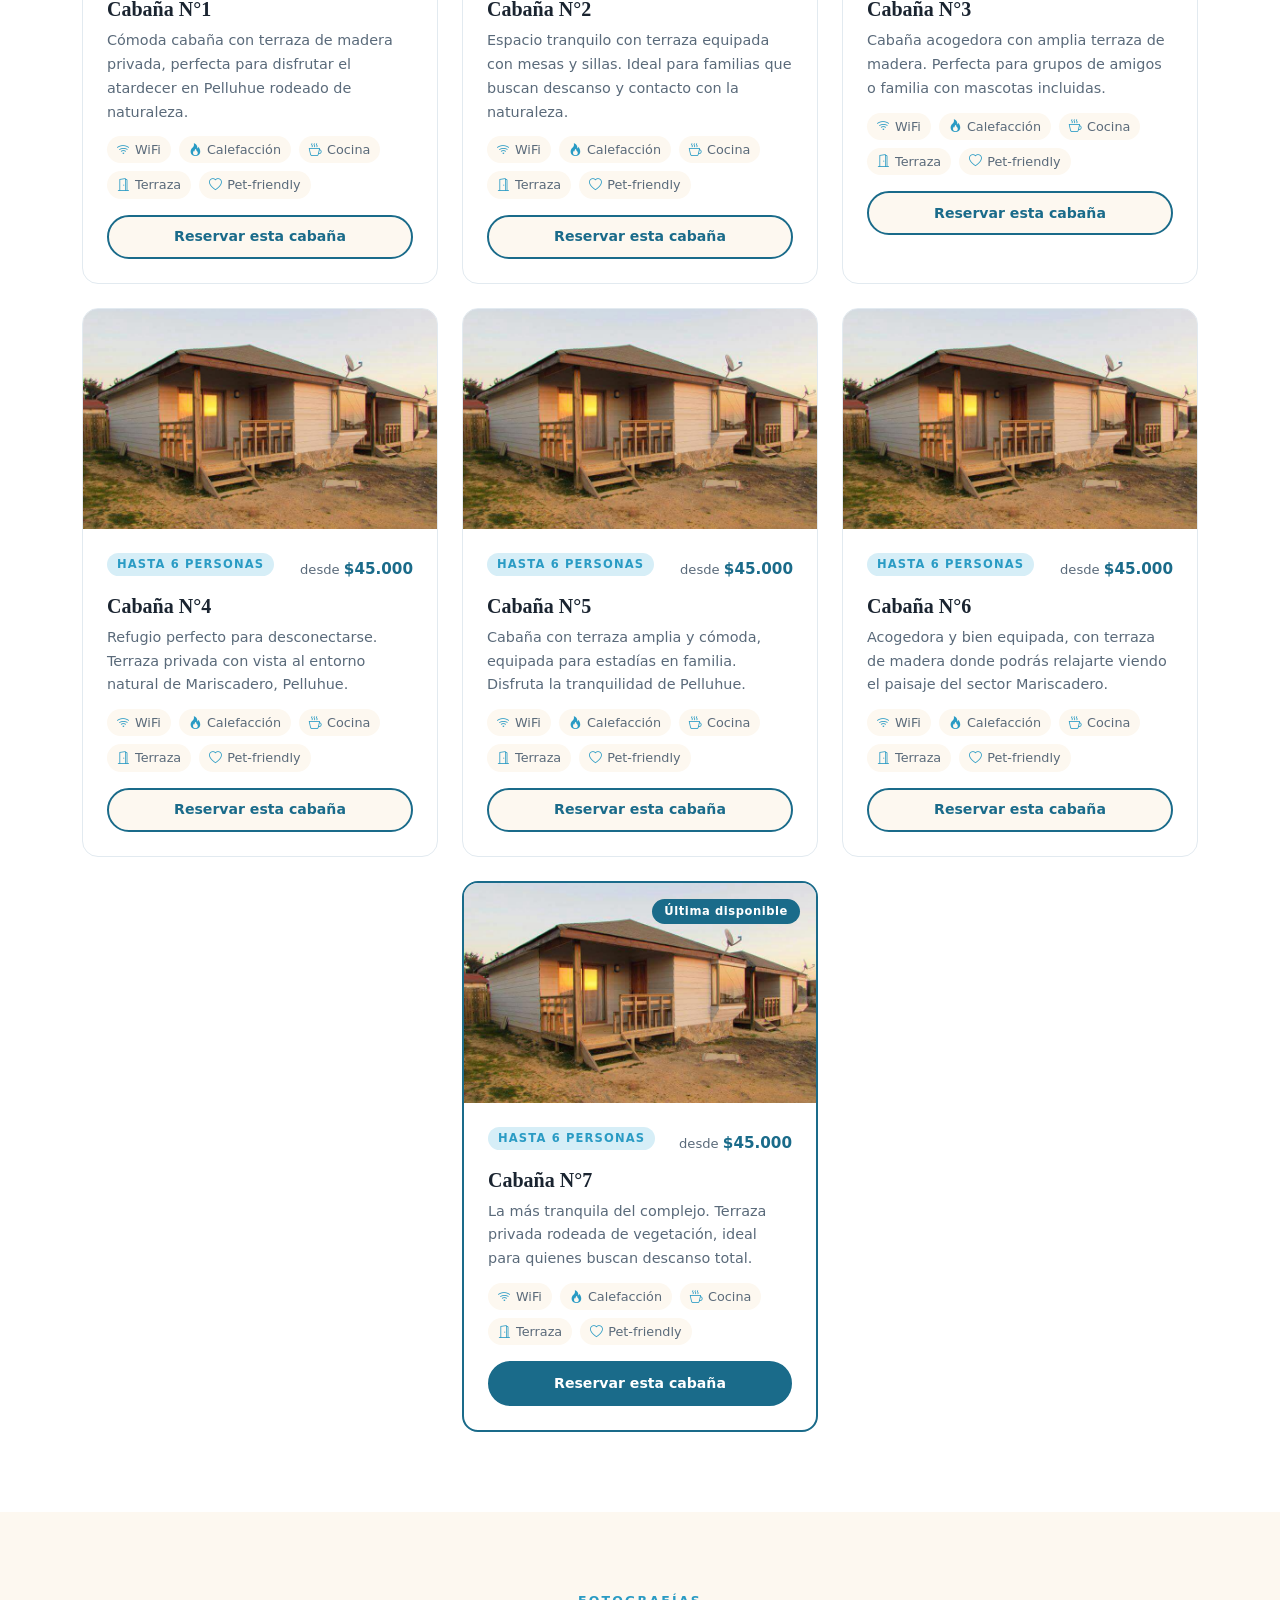
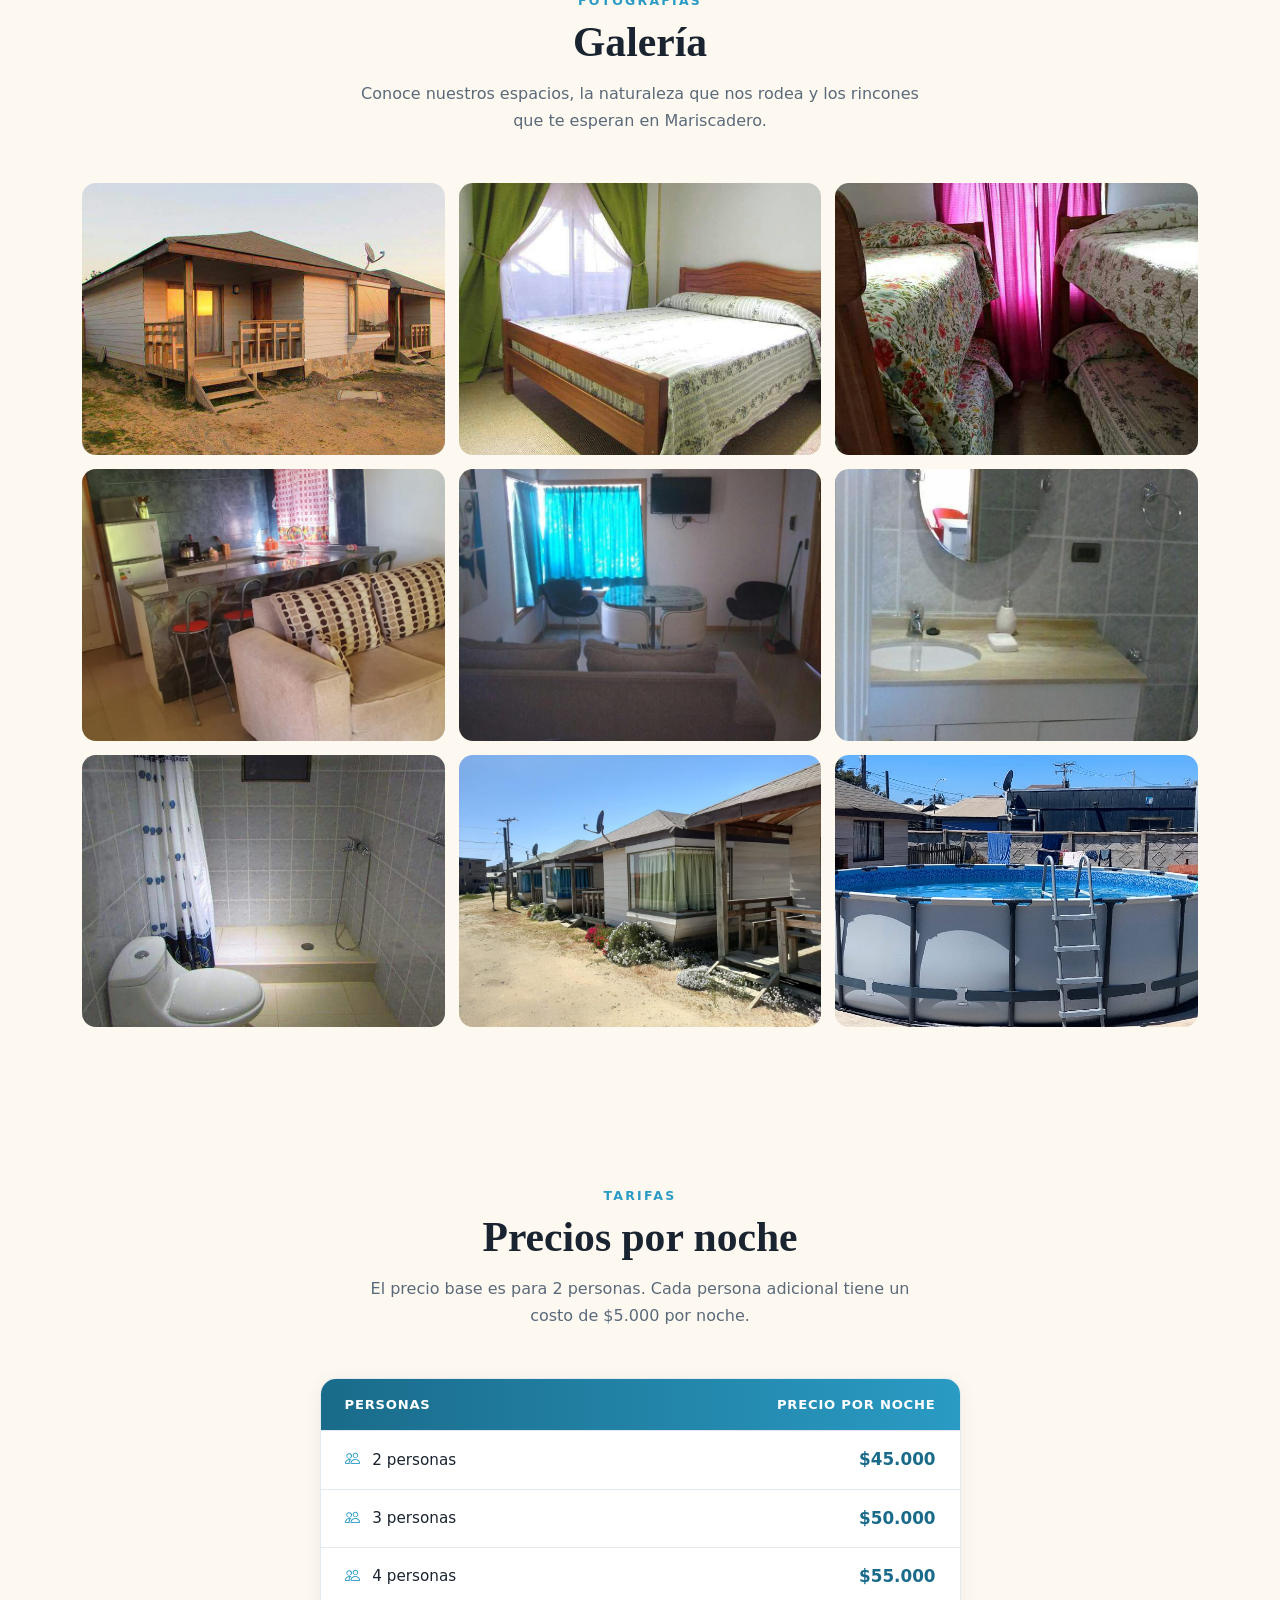
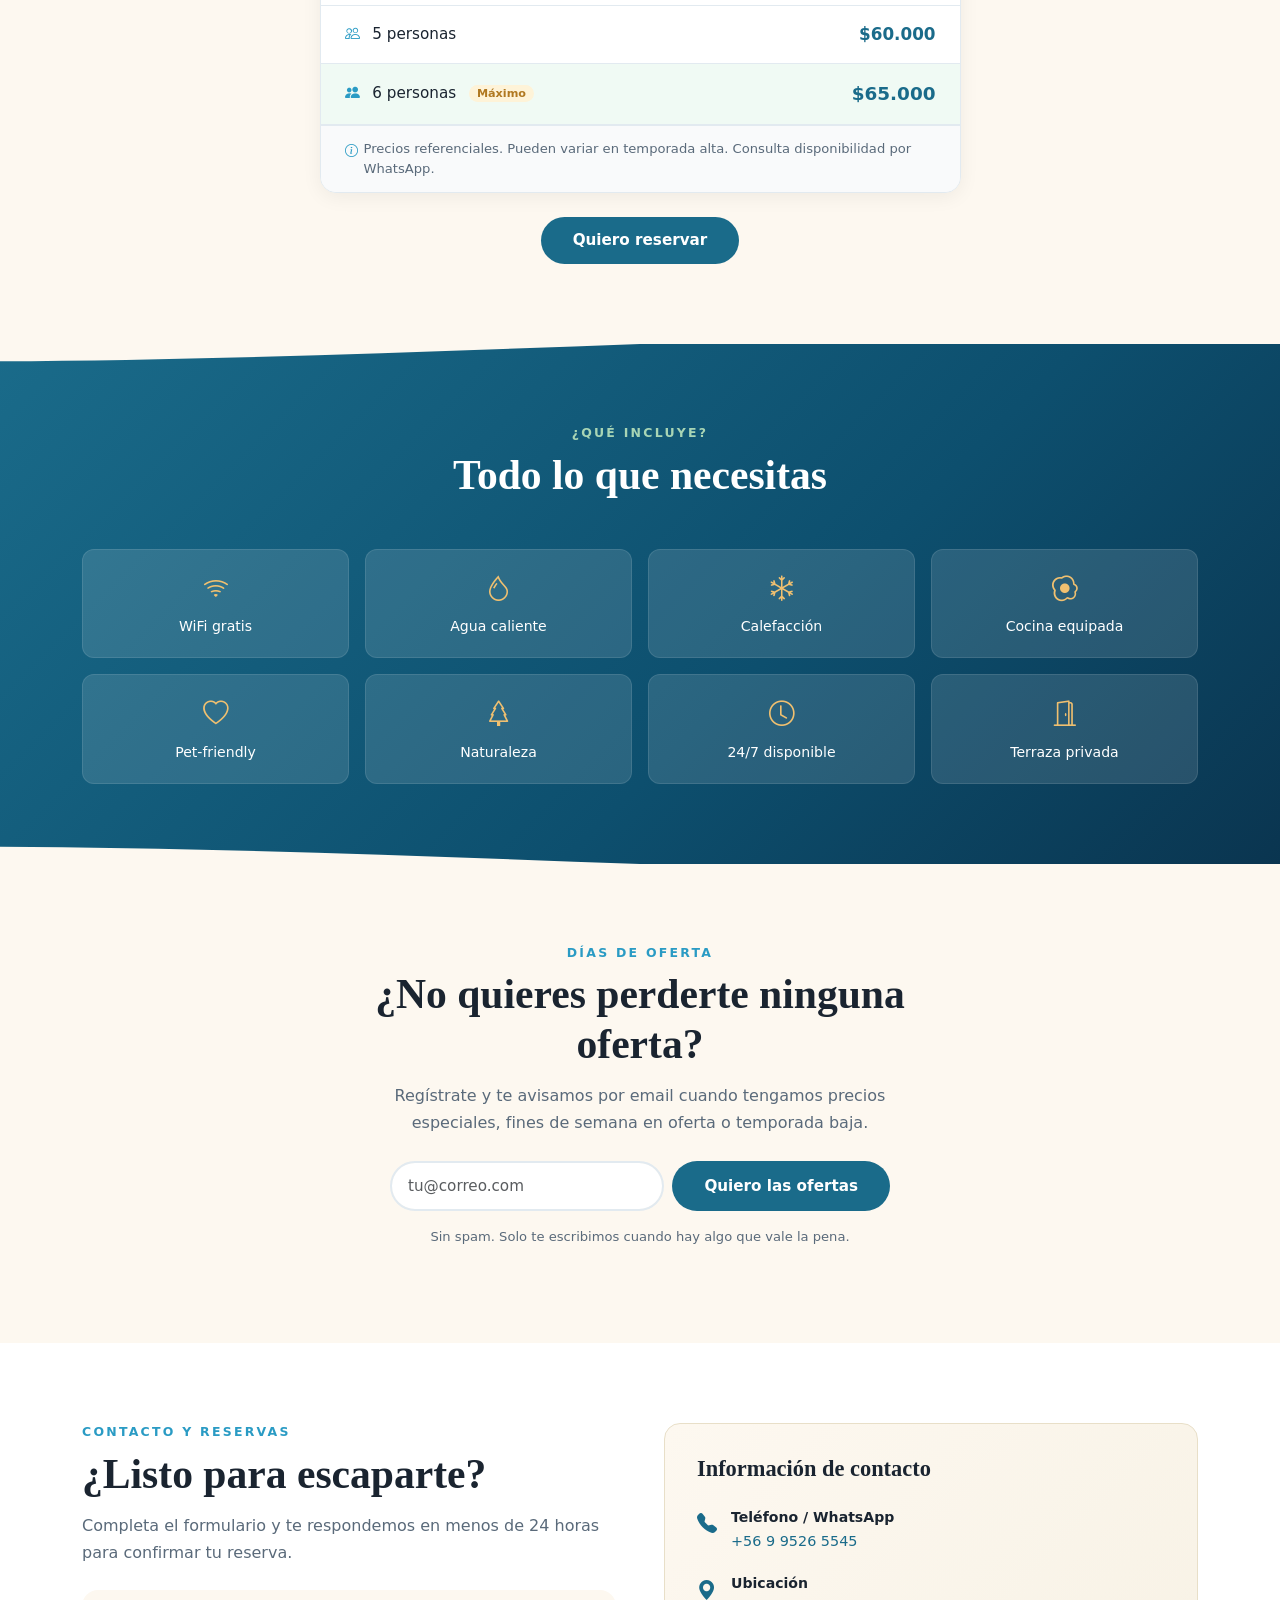
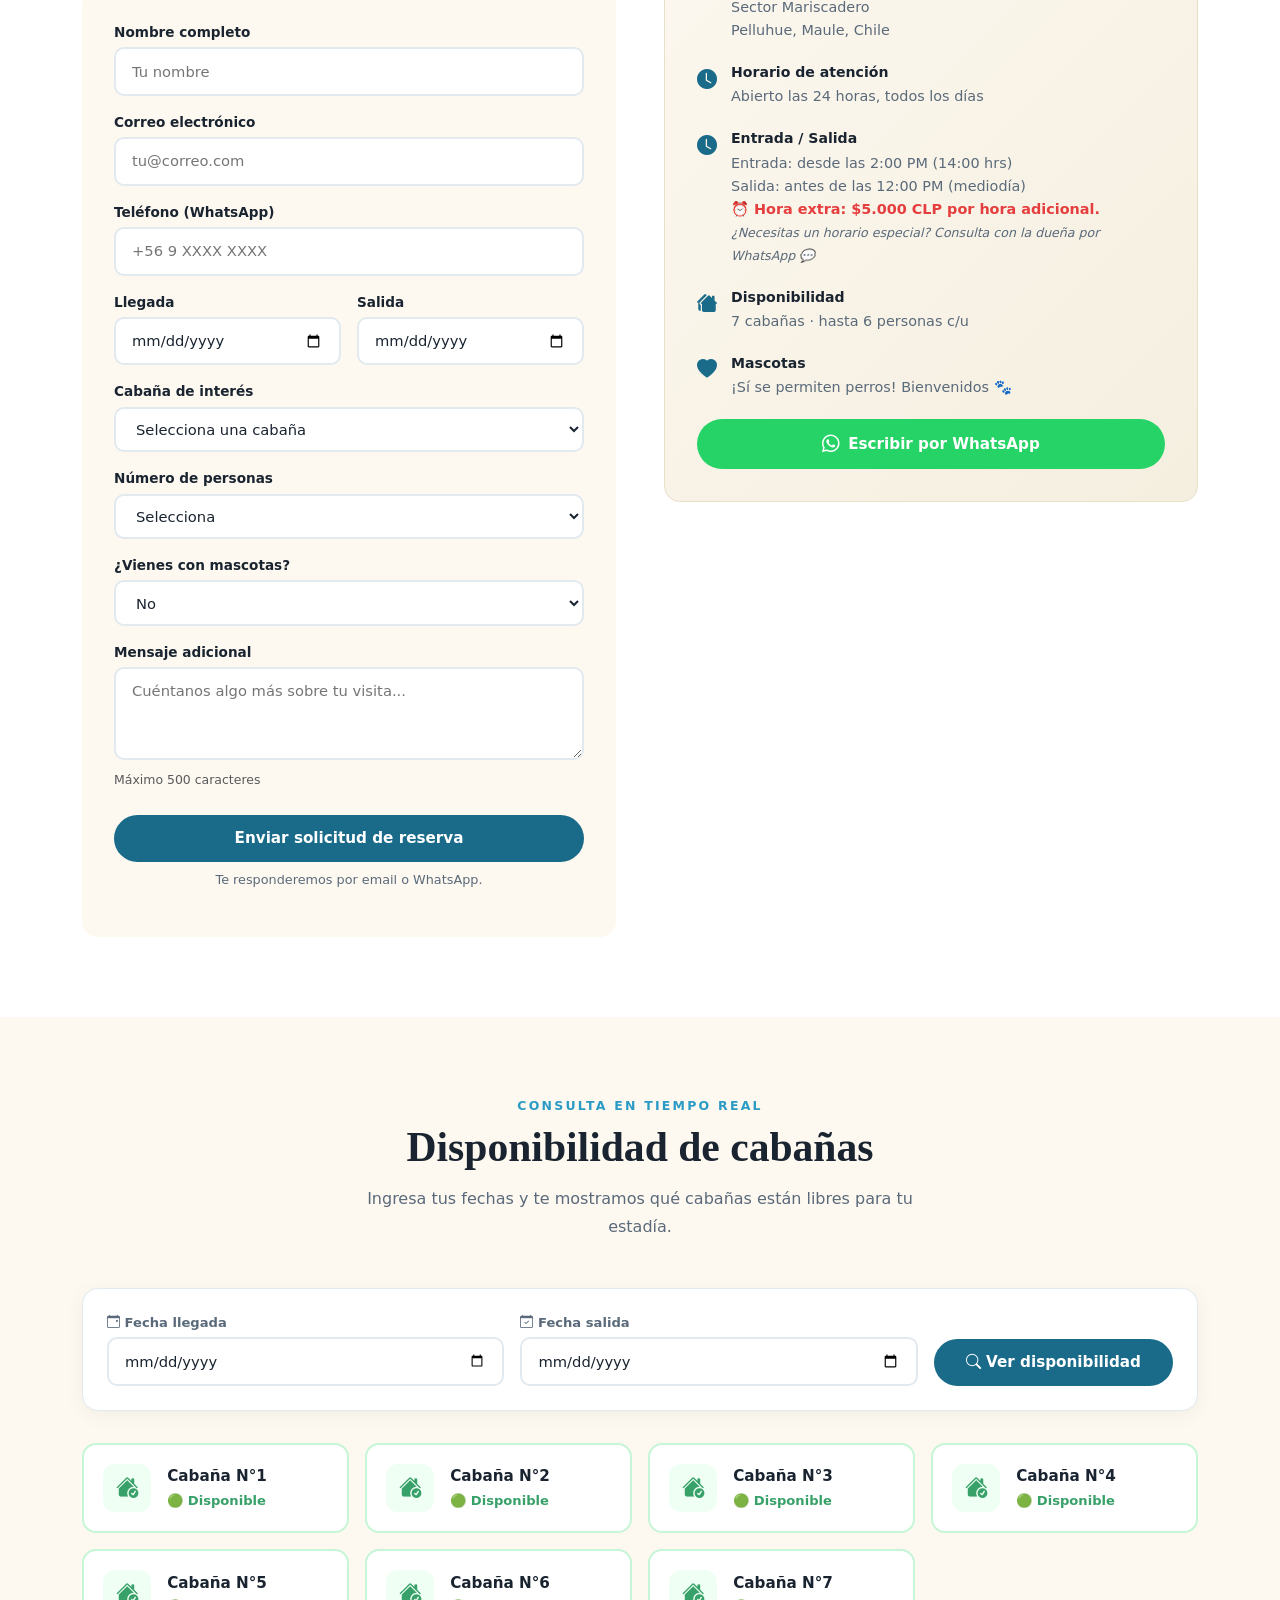
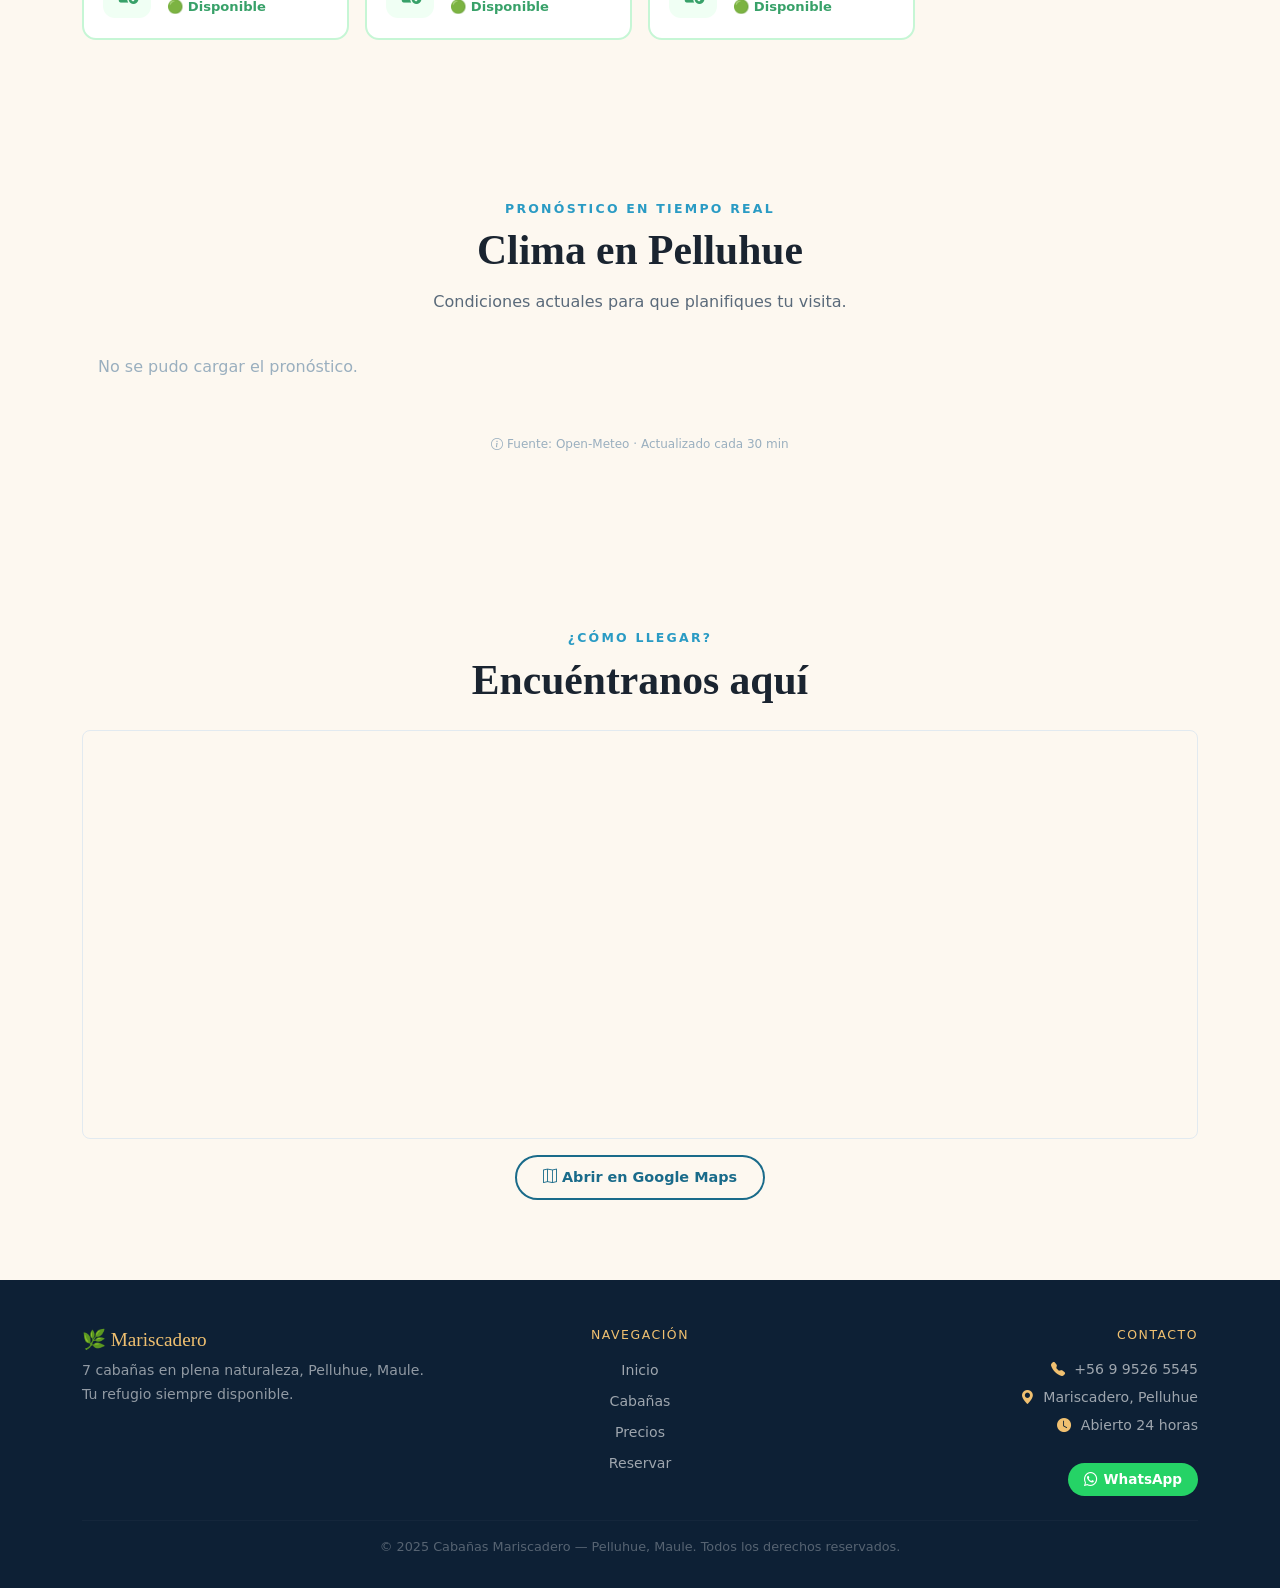
==== commit 7b81df99: "Update index.html" ====
--- a/index.html
+++ b/index.html
@@ -22,7 +22,7 @@
     script-src 'self' 'unsafe-inline' https://cdn.jsdelivr.net;
     img-src 'self' data: https://images.unsplash.com https://maps.googleapis.com https://maps.gstatic.com;
     frame-src https://www.google.com;
-    connect-src 'self' https://formspree.io https://wa.me https://api.groq.com https://getpantry.cloud;
+    connect-src 'self' https://formspree.io https://wa.me https://api.groq.com https://getpantry.cloud https://api.open-meteo.com;
   " />
   <link rel="stylesheet" href="https://cdn.jsdelivr.net/npm/bootstrap@5.3.3/dist/css/bootstrap.min.css" />
   <link rel="stylesheet" href="https://cdn.jsdelivr.net/npm/bootstrap-icons@1.11.3/font/bootstrap-icons.min.css" />
@@ -693,6 +693,168 @@
     </div>
   </section>
 
+  <!-- ===== CLIMA PELLUHUE ===== -->
+  <section id="clima" class="section-lp section-crema">
+    <div class="container">
+      <div class="text-center mb-4">
+        <p class="section-eyebrow">Pronóstico en tiempo real</p>
+        <h2 class="section-title">Clima en Pelluhue</h2>
+        <p class="section-sub">Condiciones actuales para que planifiques tu visita.</p>
+      </div>
+      <div class="clima-scroll-wrap">
+        <div class="clima-cards" id="climaCards">
+          <div class="clima-loading"><i class="bi bi-arrow-repeat spin-icon"></i> Cargando pronóstico...</div>
+        </div>
+      </div>
+      <p class="clima-fuente text-center mt-3"><i class="bi bi-info-circle"></i> Fuente: Open-Meteo · Actualizado cada 30 min</p>
+    </div>
+  </section>
+
+  <style>
+    .clima-scroll-wrap {
+      overflow-x: auto;
+      padding-bottom: 8px;
+    }
+    .clima-cards {
+      display: flex;
+      gap: 10px;
+      min-width: max-content;
+    }
+    .clima-card {
+      background: #fff;
+      border: 1px solid #dde8f0;
+      border-radius: 16px;
+      padding: 16px 14px;
+      min-width: 110px;
+      text-align: center;
+      box-shadow: 0 2px 10px rgba(0,0,0,0.06);
+      display: flex;
+      flex-direction: column;
+      align-items: center;
+      gap: 5px;
+      transition: transform 0.2s;
+      cursor: default;
+    }
+    .clima-card:hover { transform: translateY(-3px); }
+    .clima-card.hoy {
+      background: #e8f4fb;
+      border-color: #2a9bc4;
+      box-shadow: 0 4px 16px rgba(42,155,196,0.18);
+    }
+    .clima-card-dia {
+      font-weight: 700;
+      font-size: 0.92rem;
+      color: #1a3a4a;
+    }
+    .clima-card-fecha {
+      font-size: 0.75rem;
+      color: #7a8fa0;
+      margin-top: -3px;
+    }
+    .clima-card-icono {
+      font-size: 2.4rem;
+      line-height: 1;
+      margin: 4px 0;
+    }
+    .clima-card-lluvia {
+      font-size: 0.82rem;
+      font-weight: 700;
+      color: #2a7dd4;
+    }
+    .clima-card-mm {
+      font-size: 0.72rem;
+      color: #7a8fa0;
+    }
+    .clima-card-temps {
+      font-size: 0.88rem;
+      font-weight: 600;
+    }
+    .clima-card-temps .t-max { color: #e05e1b; }
+    .clima-card-temps .t-min { color: #2a7dd4; }
+    .clima-card-viento {
+      font-size: 0.72rem;
+      color: #5a6a7a;
+      display: flex;
+      align-items: center;
+      gap: 3px;
+    }
+    .clima-loading {
+      padding: 2rem;
+      color: #7a8fa0;
+      font-size: 0.9rem;
+    }
+    .clima-fuente {
+      font-size: 0.75rem;
+      color: #9aafbf;
+    }
+  </style>
+
+  <script>
+    (async function cargarClima() {
+      const container = document.getElementById('climaCards');
+      try {
+        const url = 'https://api.open-meteo.com/v1/forecast?latitude=-35.8&longitude=-72.57' +
+          '&daily=weathercode,temperature_2m_max,temperature_2m_min,precipitation_probability_max,precipitation_sum,windspeed_10m_max,winddirection_10m_dominant' +
+          '&timezone=America%2FSantiago&forecast_days=7';
+        const res = await fetch(url);
+        if (!res.ok) throw new Error('error');
+        const data = await res.json();
+
+        const emojiClima = (cod) => {
+          if (cod === 0) return '☀️';
+          if (cod <= 2) return '🌤️';
+          if (cod === 3) return '☁️';
+          if (cod <= 48) return '🌫️';
+          if (cod <= 55) return '🌦️';
+          if (cod <= 65) return '🌧️';
+          if (cod <= 75) return '❄️';
+          if (cod <= 82) return '⛈️';
+          return '⛈️';
+        };
+
+        const diasNom = ['Dom','Lun','Mar','Mié','Jue','Vie','Sáb'];
+        const mesesNom = ['Ene','Feb','Mar','Abr','May','Jun','Jul','Ago','Sep','Oct','Nov','Dic'];
+        const flechaViento = (deg) => {
+          const dirs = ['↑','↗','→','↘','↓','↙','←','↖'];
+          return dirs[Math.round(deg / 45) % 8];
+        };
+
+        let html = '';
+        const hoy = new Date().toISOString().split('T')[0];
+        for (let i = 0; i < data.daily.time.length; i++) {
+          const fecha = new Date(data.daily.time[i] + 'T12:00:00');
+          const diaNom = i === 0 ? 'Hoy' : (i === 1 ? 'Mañana' : diasNom[fecha.getDay()]);
+          const diaNum = fecha.getDate();
+          const mes = mesesNom[fecha.getMonth()];
+          const emoji = emojiClima(data.daily.weathercode[i]);
+          const prob = data.daily.precipitation_probability_max[i] ?? 0;
+          const mm = data.daily.precipitation_sum[i] ?? 0;
+          const tmax = Math.round(data.daily.temperature_2m_max[i]);
+          const tmin = Math.round(data.daily.temperature_2m_min[i]);
+          const viento = Math.round(data.daily.windspeed_10m_max[i]);
+          const dir = flechaViento(data.daily.winddirection_10m_dominant[i] ?? 0);
+          const esHoy = data.daily.time[i] === hoy;
+
+          html += `
+            <div class="clima-card ${esHoy ? 'hoy' : ''}">
+              <div class="clima-card-dia">${diaNom}</div>
+              <div class="clima-card-fecha">${diaNum} ${mes}</div>
+              <div class="clima-card-icono">${emoji}</div>
+              <div class="clima-card-lluvia">${prob}%</div>
+              <div class="clima-card-mm">${mm > 0 ? mm.toFixed(1) + ' l/m²' : '0 l/m²'}</div>
+              <div class="clima-card-temps">
+                <span class="t-max">${tmax}°</span> / <span class="t-min">${tmin}°</span>
+              </div>
+              <div class="clima-card-viento">${dir} ${viento} km/h</div>
+            </div>`;
+        }
+        container.innerHTML = html;
+      } catch(e) {
+        container.innerHTML = '<p style="color:#9aafbf;padding:1rem">No se pudo cargar el pronóstico.</p>';
+      }
+    })();
+  </script>
+
   <!-- ===== MAPA ===== -->
   <section id="ubicacion" class="section-mapa">
     <div class="container">
@@ -1337,9 +1499,10 @@
         <ul>
           <li>💰 Precios y tarifas</li>
           <li>📅 Disponibilidad de cabañas</li>
-          <li> Políticas de mascotas</li>
+          <li>🐾 Políticas de mascotas</li>
           <li>📍 Cómo llegar a Pelluhue</li>
-          <li> Servicios de las cabañas</li>
+          <li>🏠 Servicios de las cabañas</li>
+          <li>🌤️ Pronóstico del tiempo en Pelluhue (14 días)</li>
         </ul>
         ¿En qué te puedo ayudar?
       </div>
@@ -1351,6 +1514,7 @@
       <button data-q="¿Cómo llego desde Talca?">📍 Cómo llegar</button>
       <button data-q="¿Qué incluyen las cabañas?">🏠 Servicios</button>
       <button data-q="¿A qué hora es la entrada y salida?">⏰ Horarios</button>
+      <button data-q="¿Cómo estará el tiempo en Pelluhue los próximos 14 días?">🌤️ Tiempo</button>
     </div>
 
     <form class="chatbot-input-wrap" id="chatbot-form">
@@ -1670,6 +1834,68 @@
     const GROQ_API_KEY = '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';
     const GROQ_MODEL = 'llama-3.3-70b-versatile';
 
+    // ===== TIEMPO PELLUHUE (Open-Meteo, sin API key) =====
+    // Coordenadas de Pelluhue: -35.8,-72.57
+    let climaCache = null;
+    let climaCacheTime = 0;
+
+    async function obtenerClimaPelluhue() {
+      const ahora = Date.now();
+      if (climaCache && ahora - climaCacheTime < 30 * 60 * 1000) return climaCache; // cache 30 min
+
+      const url = 'https://api.open-meteo.com/v1/forecast?latitude=-35.8&longitude=-72.57' +
+        '&daily=weathercode,temperature_2m_max,temperature_2m_min,precipitation_sum,windspeed_10m_max,uv_index_max' +
+        '&timezone=America%2FSantiago&forecast_days=14';
+
+      const res = await fetch(url);
+      if (!res.ok) throw new Error('No se pudo obtener el clima');
+      const data = await res.json();
+
+      const codigos = {
+        0:'☀️ Cielo despejado', 1:'🌤️ Principalmente despejado', 2:'⛅ Parcialmente nublado',
+        3:'☁️ Nublado', 45:'🌫️ Neblina', 48:'🌫️ Neblina con escarcha',
+        51:'🌦️ Llovizna leve', 53:'🌦️ Llovizna moderada', 55:'🌦️ Llovizna intensa',
+        61:'🌧️ Lluvia leve', 63:'🌧️ Lluvia moderada', 65:'🌧️ Lluvia intensa',
+        71:'❄️ Nevada leve', 73:'❄️ Nevada moderada', 75:'❄️ Nevada intensa',
+        80:'🌦️ Chubascos leves', 81:'🌧️ Chubascos moderados', 82:'⛈️ Chubascos fuertes',
+        95:'⛈️ Tormenta', 96:'⛈️ Tormenta con granizo', 99:'⛈️ Tormenta fuerte'
+      };
+
+      const diasSemana = ['Dom','Lun','Mar','Mié','Jue','Vie','Sáb'];
+      const mesesCorto = ['ene','feb','mar','abr','may','jun','jul','ago','sep','oct','nov','dic'];
+
+      let resumen = 'PRONÓSTICO DEL TIEMPO EN PELLUHUE — próximos 14 días (fuente: Open-Meteo):\n';
+      for (let i = 0; i < data.daily.time.length; i++) {
+        const fecha = new Date(data.daily.time[i] + 'T12:00:00');
+        const diaNom = diasSemana[fecha.getDay()];
+        const diaNum = fecha.getDate();
+        const mes    = mesesCorto[fecha.getMonth()];
+        const cod    = data.daily.weathercode[i];
+        const desc   = codigos[cod] || '🌡️ Variable';
+        const tmax   = data.daily.temperature_2m_max[i];
+        const tmin   = data.daily.temperature_2m_min[i];
+        const lluvia = data.daily.precipitation_sum[i];
+        const viento = data.daily.windspeed_10m_max[i];
+        const uv     = data.daily.uv_index_max[i];
+        resumen += `• ${diaNom} ${diaNum} ${mes}: ${desc} | 🌡️ ${tmin}°–${tmax}°C`;
+        if (lluvia > 0) resumen += ` | 💧 ${lluvia}mm lluvia`;
+        if (viento > 30) resumen += ` | 💨 Viento ${viento}km/h`;
+        if (uv >= 6) resumen += ` | ☀️ UV alto (${uv})`;
+        resumen += '\n';
+      }
+      climaCache = resumen;
+      climaCacheTime = ahora;
+      return resumen;
+    }
+
+    // Detecta si la pregunta es sobre el clima/tiempo
+    function esConsultaClima(texto) {
+      const palabras = ['tiempo','clima','lluvia','sol','temperatura','pronóstico','pronostico',
+        'calor','frío','frio','nublado','viento','semana','dias','días','forecast','weather'];
+      const t = texto.toLowerCase();
+      return palabras.some(p => t.includes(p));
+    }
+
     const SYSTEM_PROMPT = `Eres el asistente virtual oficial de "Cabañas Mariscadero", un complejo turístico ubicado en el Sector Mariscadero, Pelluhue, Región del Maule, Chile.
 
 INFORMACIÓN OFICIAL QUE DEBES USAR PARA RESPONDER:
@@ -1759,7 +1985,16 @@
       sendBtn.disabled = true;
       const typing = mostrarTyping();
       try {
-        const respuesta = await consultarGroq(texto);
+        // Si pregunta por el tiempo, obtener datos reales primero
+        let contextoClima = '';
+        if (esConsultaClima(texto)) {
+          try {
+            contextoClima = await obtenerClimaPelluhue();
+          } catch(e) {
+            contextoClima = '';
+          }
+        }
+        const respuesta = await consultarGroq(texto, contextoClima);
         typing.remove();
         agregarMensaje(respuesta, 'bot');
       } catch (error) {
@@ -1789,8 +2024,12 @@
       return div;
     }
 
-    async function consultarGroq(pregunta) {
+    async function consultarGroq(pregunta, contextoClima = '') {
       const url = 'https://api.groq.com/openai/v1/chat/completions';
+      const systemContent = contextoClima
+        ? SYSTEM_PROMPT + '\n\n' + contextoClima + '\n\nUsa estos datos reales para responder sobre el tiempo. Presenta el pronóstico de forma amigable y útil para alguien que planifica sus vacaciones en las cabañas.'
+        : SYSTEM_PROMPT;
+
       const response = await fetch(url, {
         method: 'POST',
         headers: {
@@ -1800,11 +2039,11 @@
         body: JSON.stringify({
           model: GROQ_MODEL,
           messages: [
-            { role: 'system', content: SYSTEM_PROMPT },
+            { role: 'system', content: systemContent },
             { role: 'user', content: pregunta }
           ],
           temperature: 0.7,
-          max_tokens: 500
+          max_tokens: 700
         })
       });
 
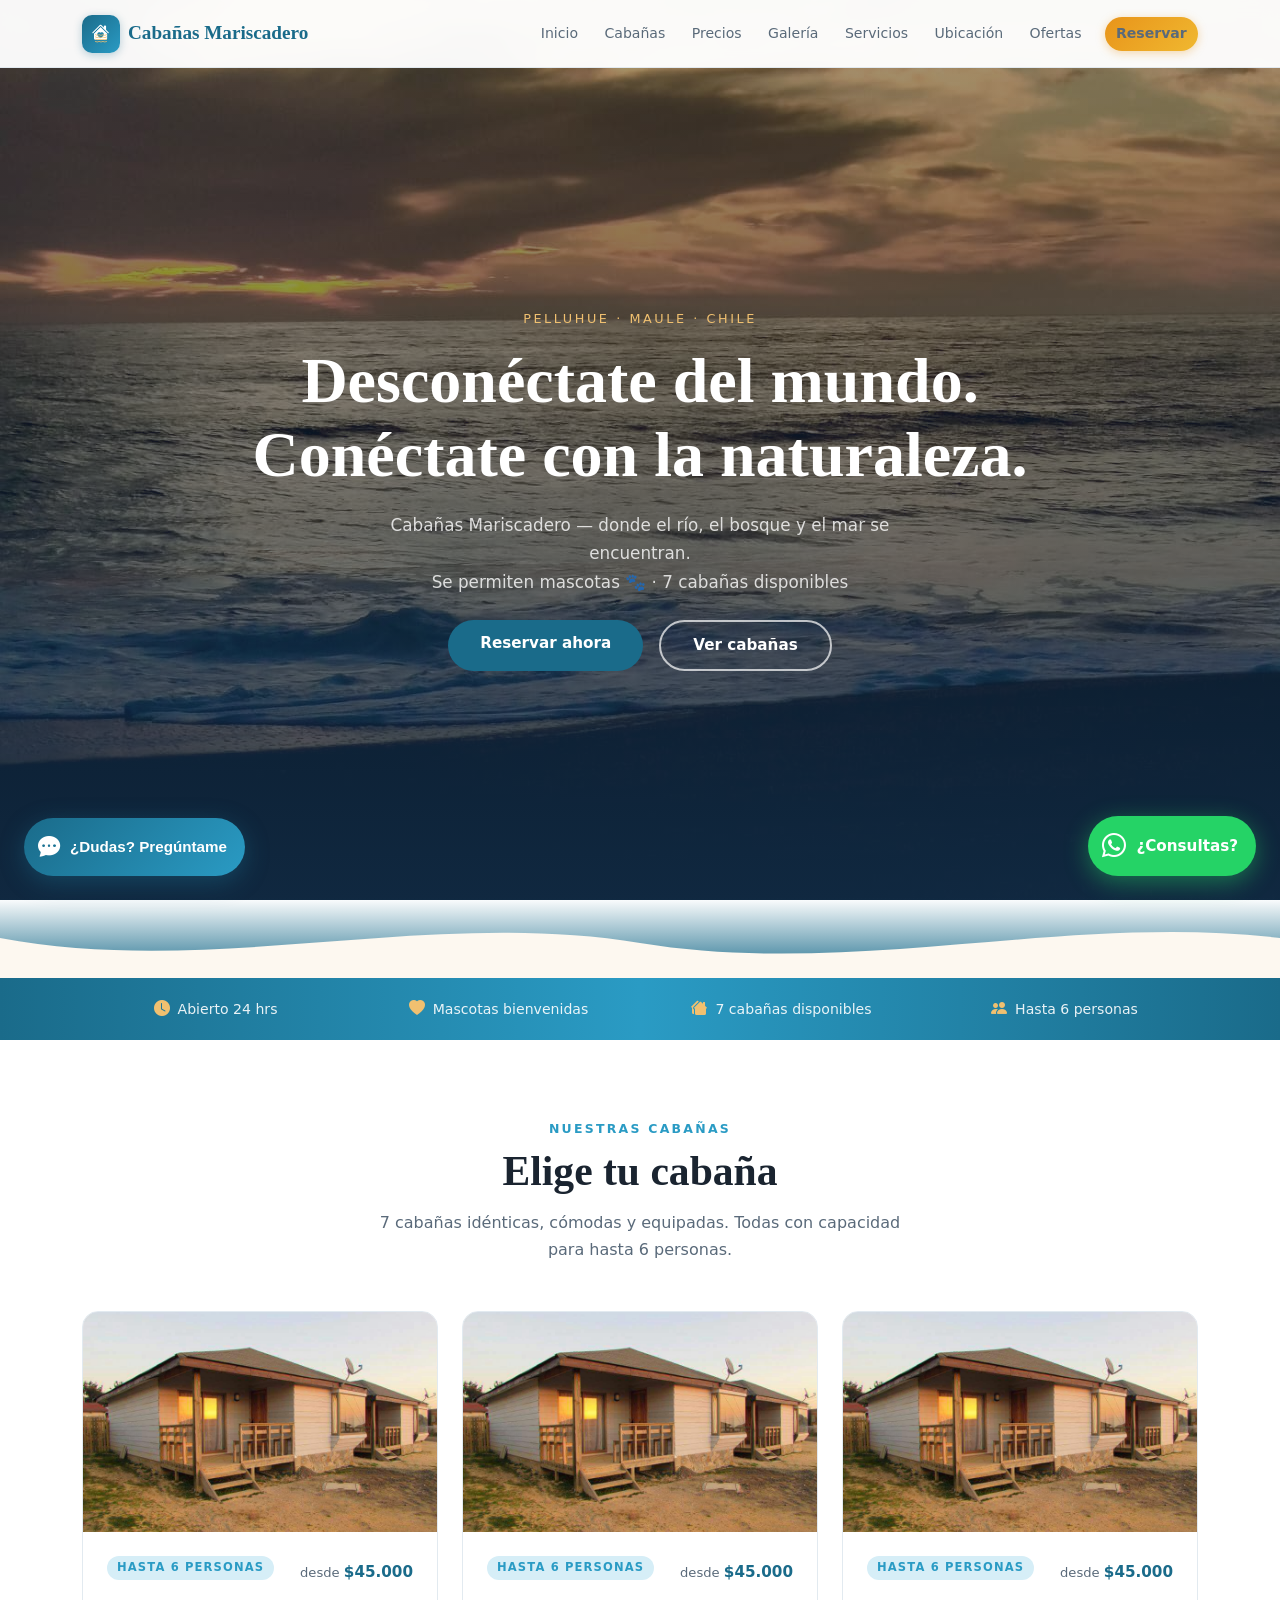
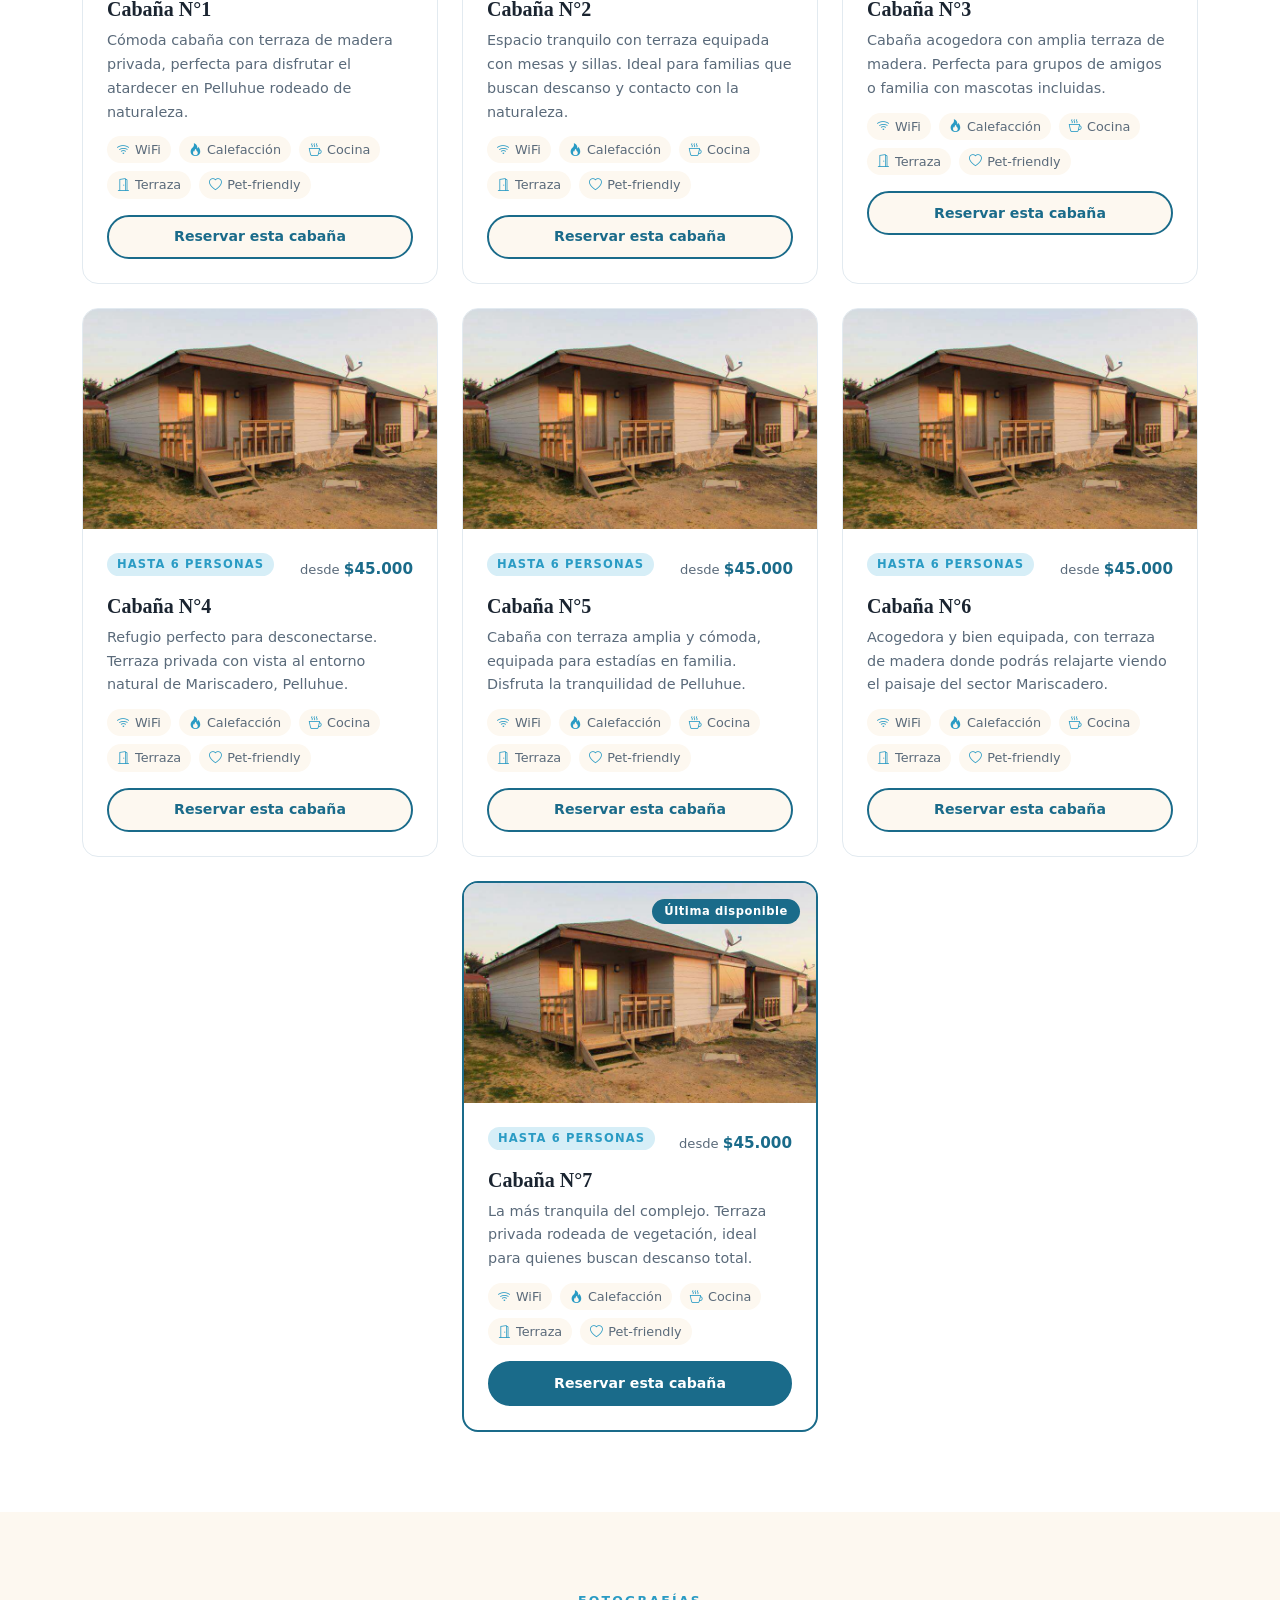
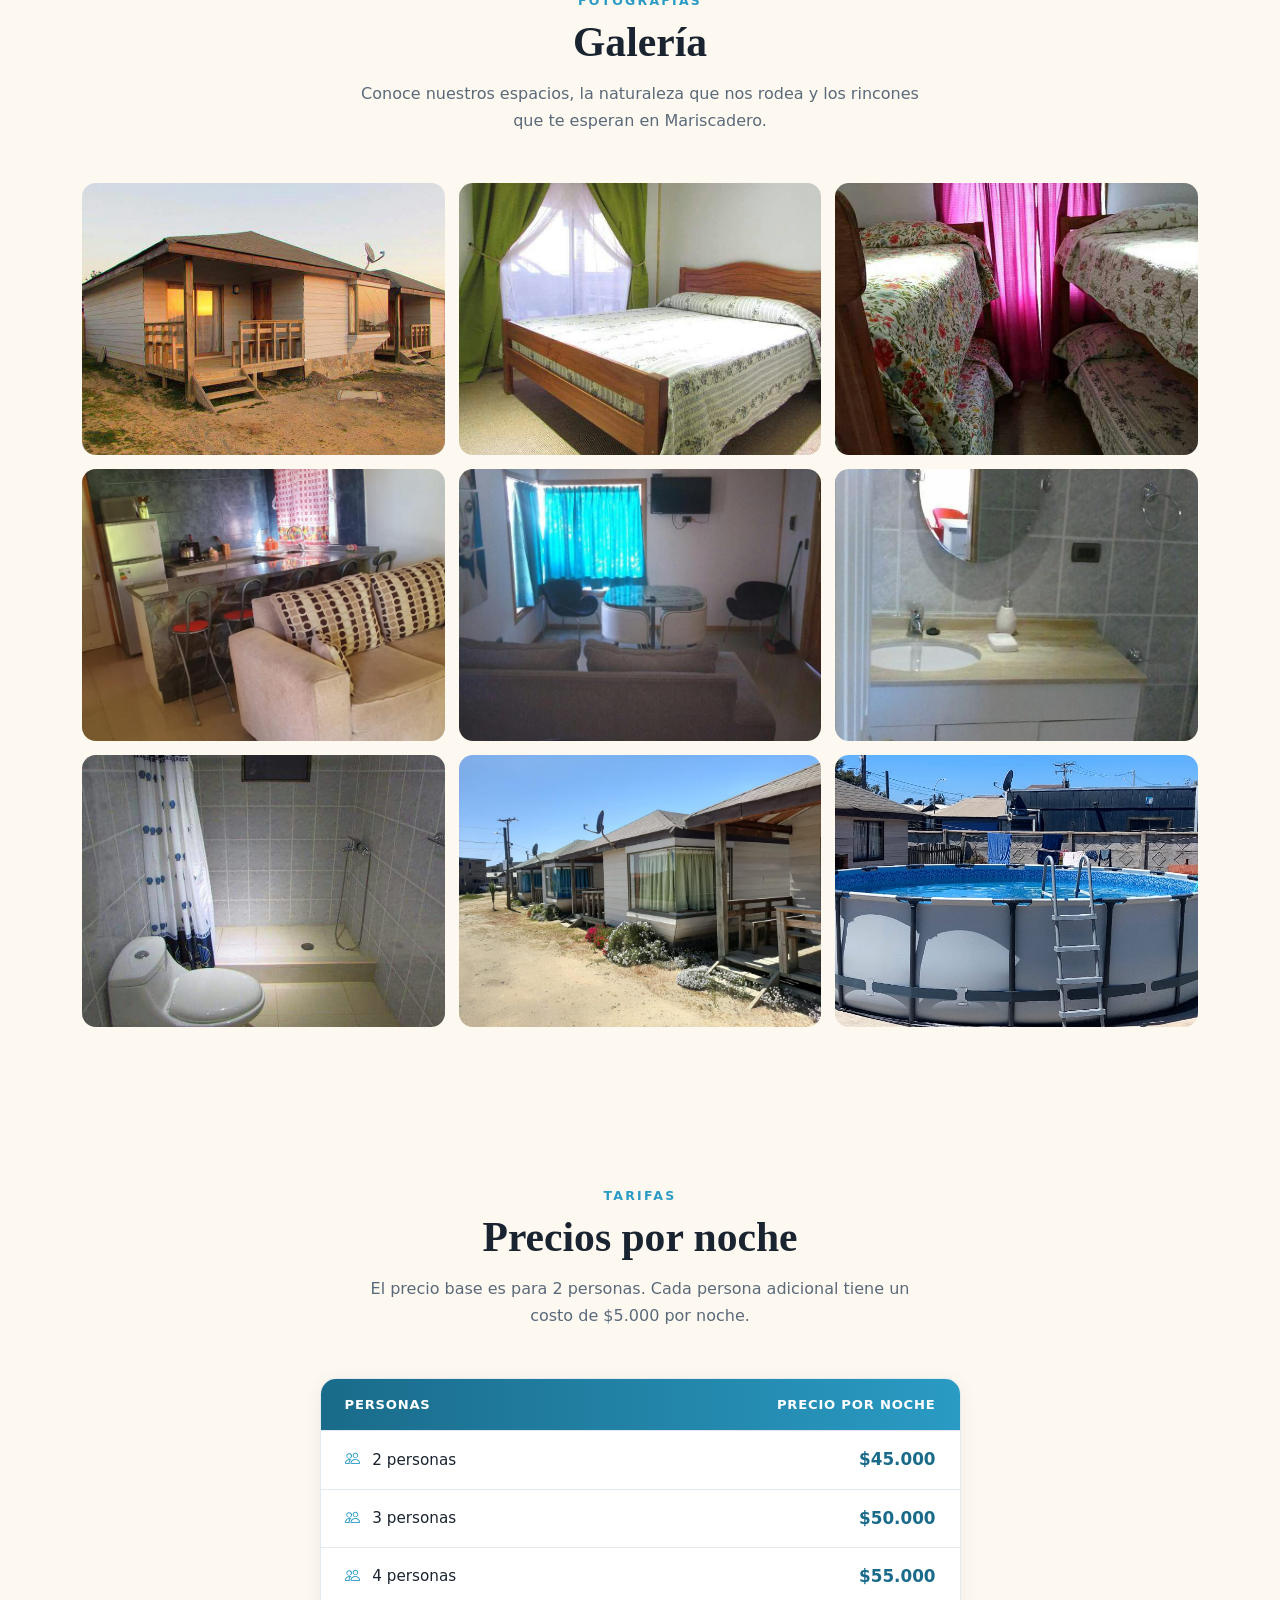
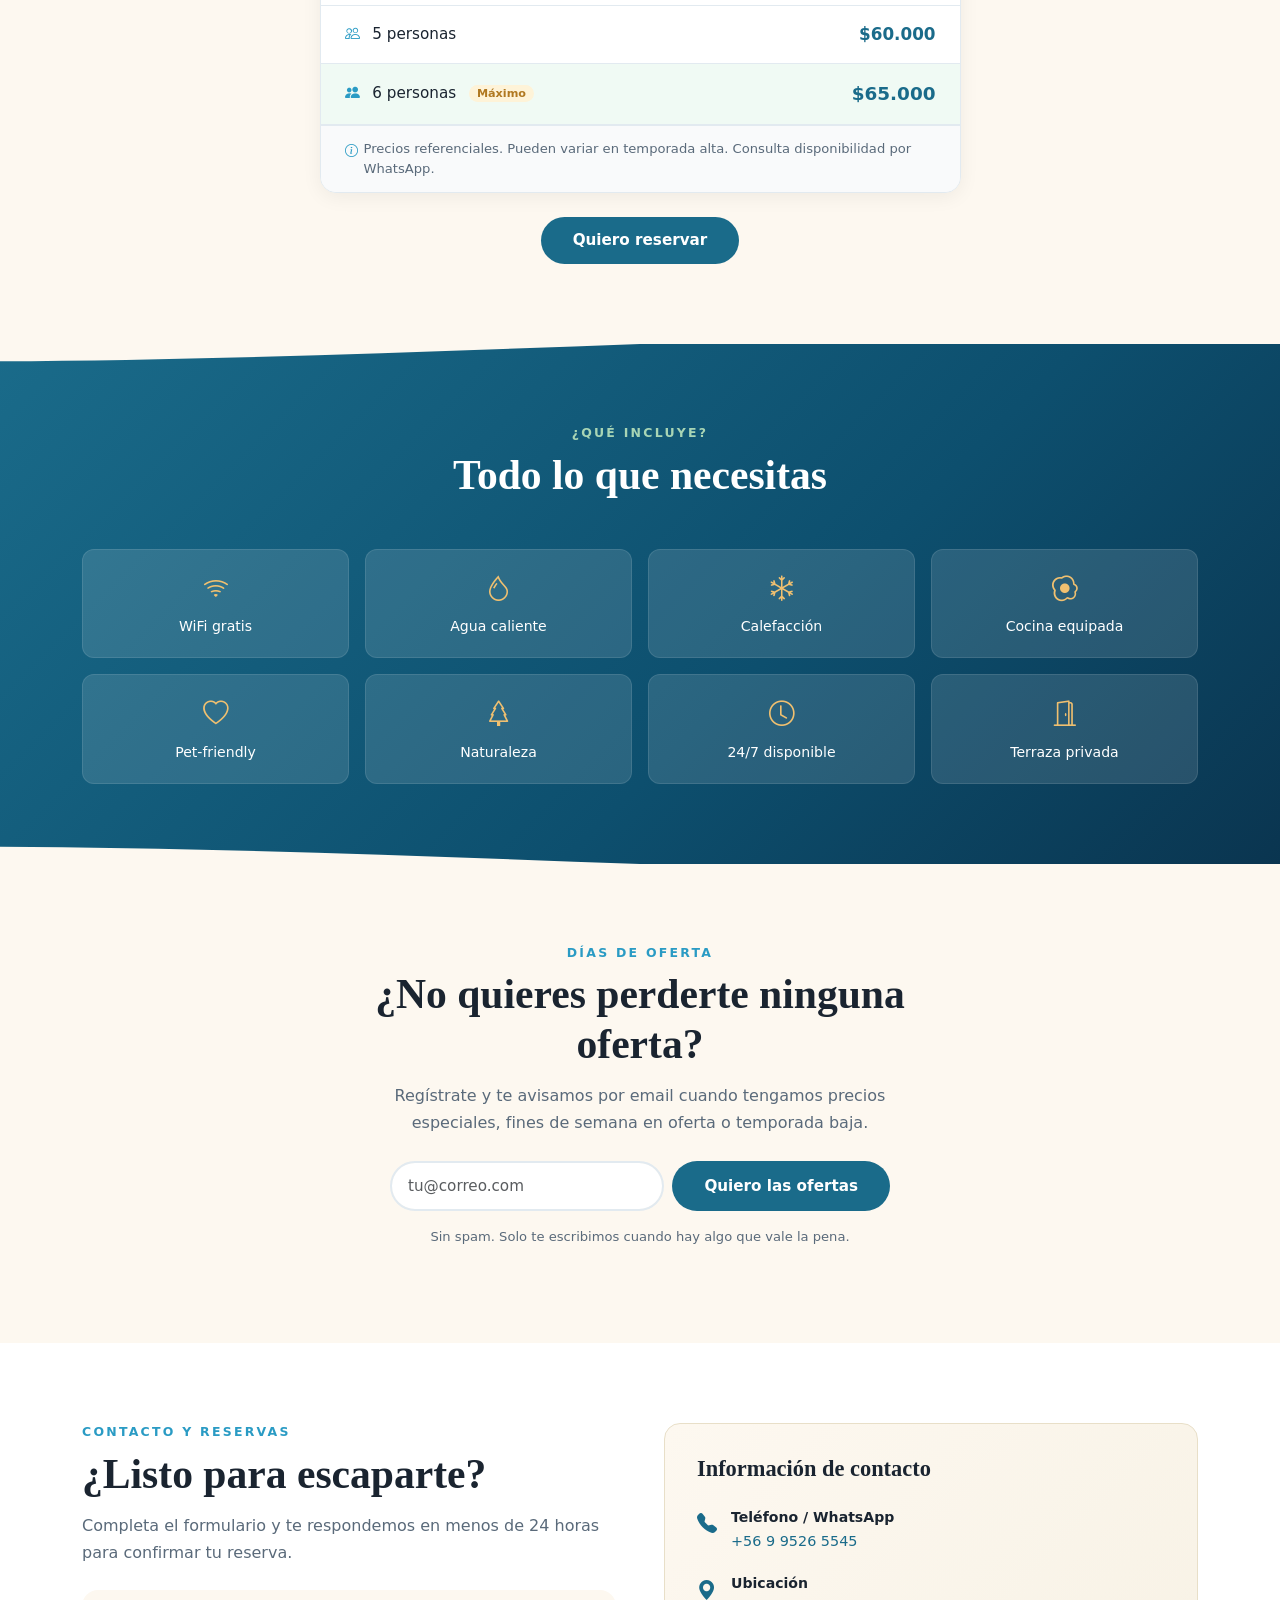
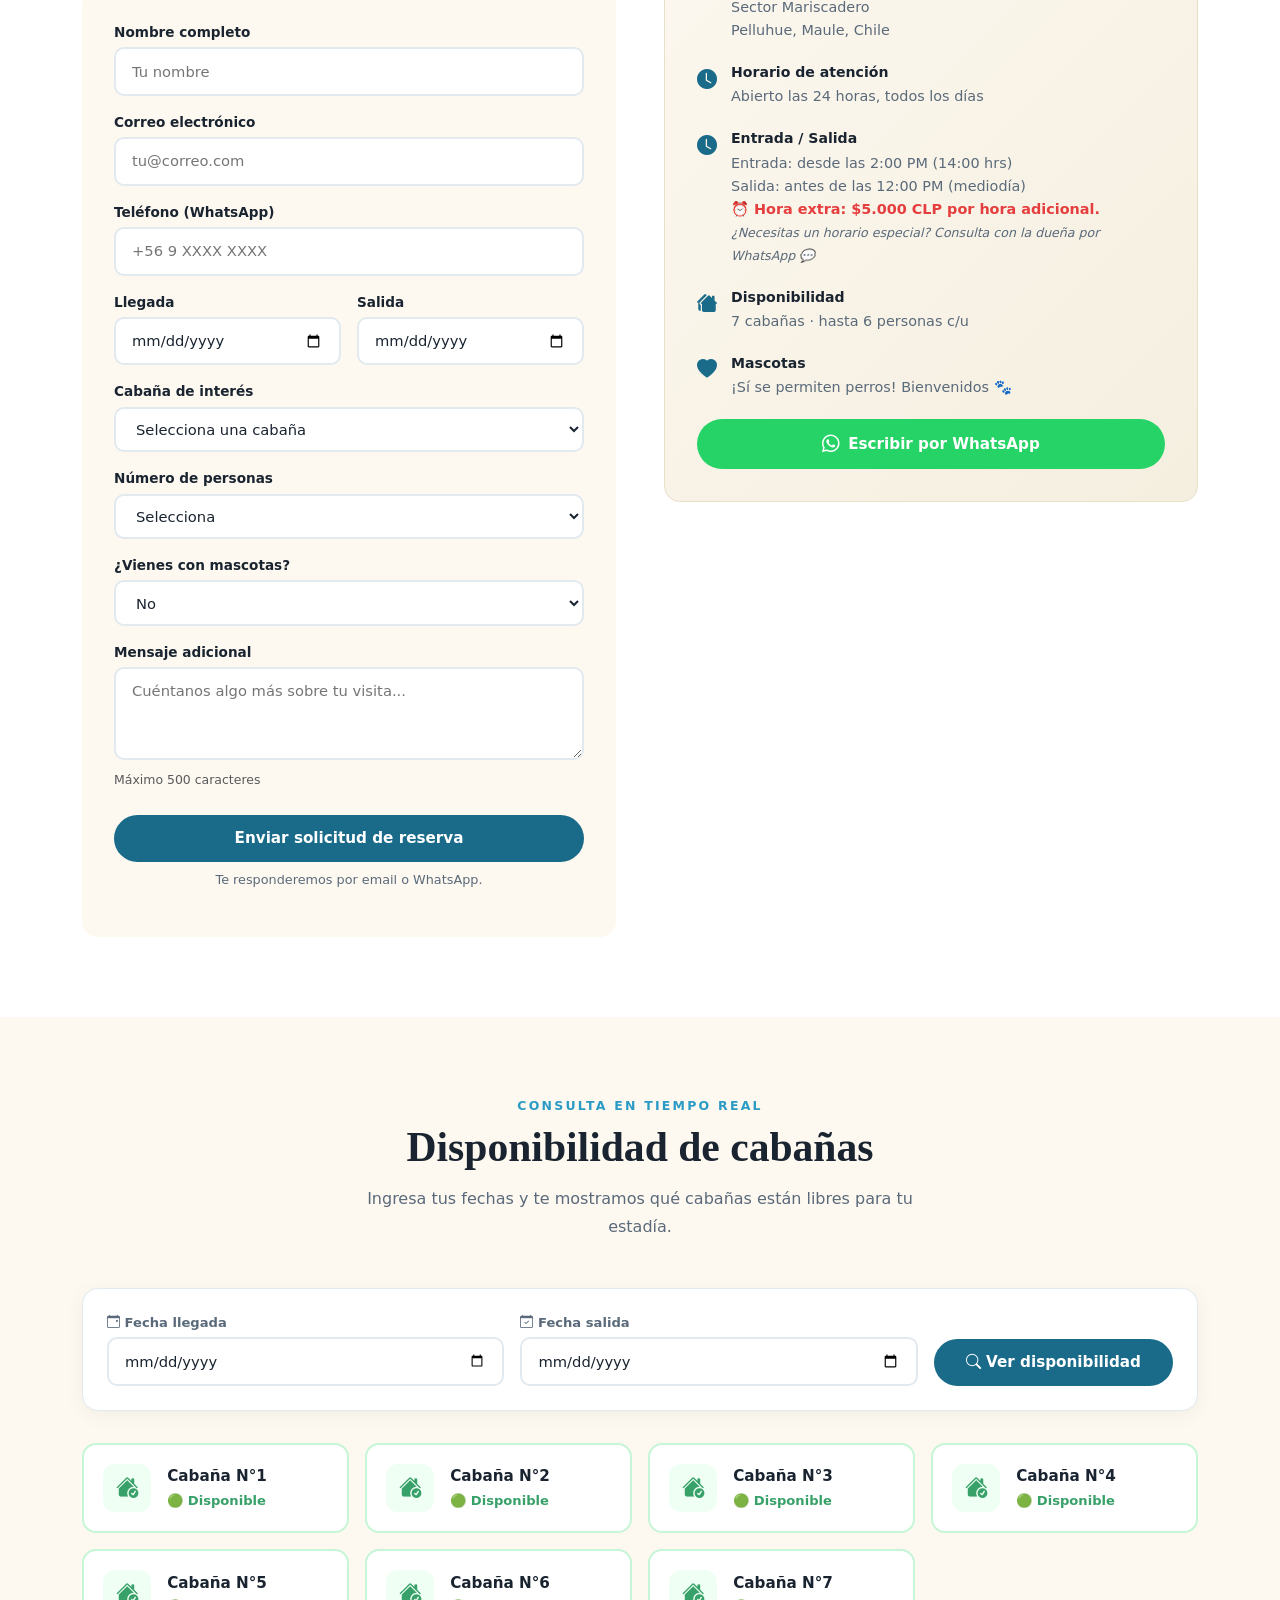
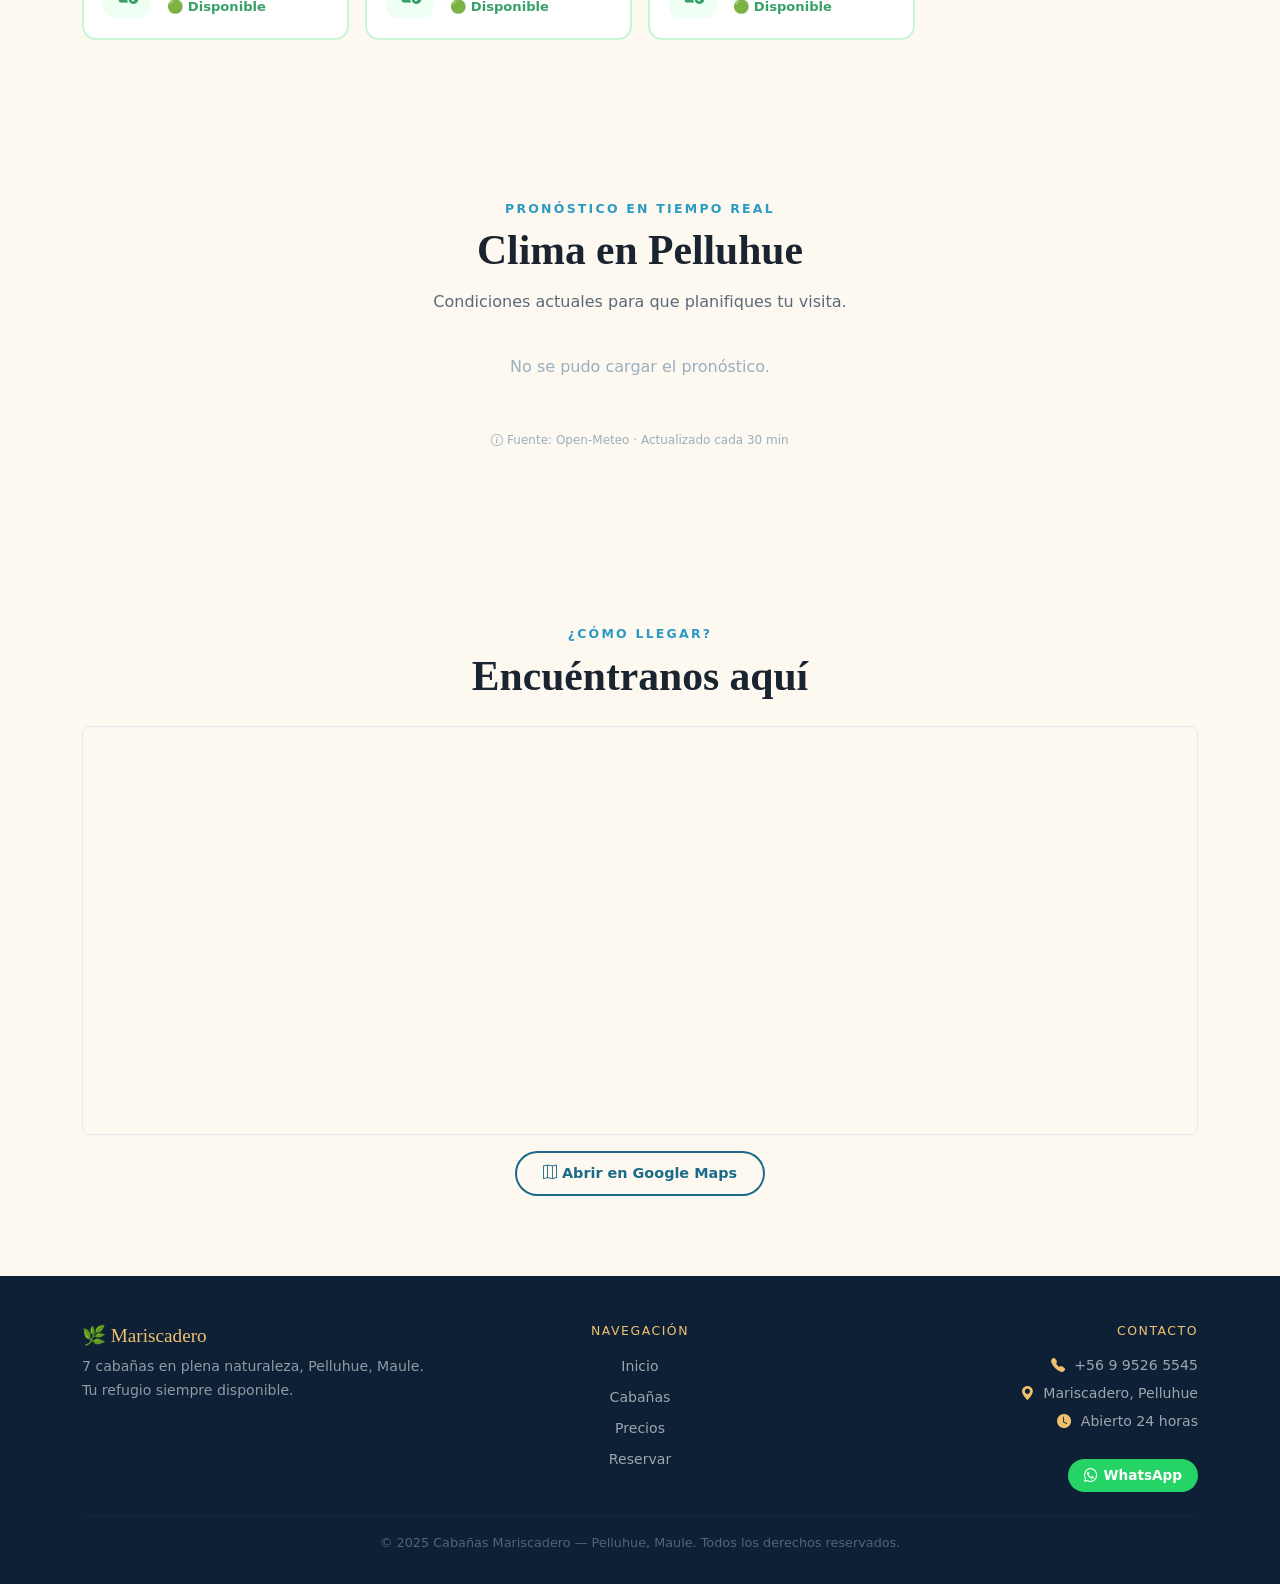
==== commit 3b704f3e: "Update print statement from 'Hello' to 'Goodbye'" ====
--- a/index.html
+++ b/index.html
@@ -713,51 +713,56 @@
   <style>
     .clima-scroll-wrap {
       overflow-x: auto;
-      padding-bottom: 8px;
+      padding-bottom: 4px;
     }
     .clima-cards {
       display: flex;
       gap: 10px;
-      min-width: max-content;
+      justify-content: center;
+      flex-wrap: wrap;
+    }
+    @media (max-width: 700px) {
+      .clima-cards { flex-wrap: nowrap; min-width: max-content; }
     }
     .clima-card {
       background: #fff;
-      border: 1px solid #dde8f0;
-      border-radius: 16px;
-      padding: 16px 14px;
-      min-width: 110px;
+      border: 1.5px solid #dde8f0;
+      border-radius: 18px;
+      padding: 18px 14px 14px;
+      min-width: 118px;
+      flex: 0 0 118px;
       text-align: center;
-      box-shadow: 0 2px 10px rgba(0,0,0,0.06);
+      box-shadow: 0 2px 10px rgba(0,0,0,0.05);
       display: flex;
       flex-direction: column;
       align-items: center;
       gap: 5px;
-      transition: transform 0.2s;
+      transition: transform 0.2s, box-shadow 0.2s;
       cursor: default;
     }
-    .clima-card:hover { transform: translateY(-3px); }
+    .clima-card:hover { transform: translateY(-3px); box-shadow: 0 6px 18px rgba(0,0,0,0.10); }
     .clima-card.hoy {
       background: #e8f4fb;
       border-color: #2a9bc4;
-      box-shadow: 0 4px 16px rgba(42,155,196,0.18);
+      box-shadow: 0 4px 18px rgba(42,155,196,0.22);
     }
     .clima-card-dia {
       font-weight: 700;
-      font-size: 0.92rem;
+      font-size: 0.95rem;
       color: #1a3a4a;
     }
     .clima-card-fecha {
-      font-size: 0.75rem;
+      font-size: 0.74rem;
       color: #7a8fa0;
-      margin-top: -3px;
+      margin-top: -2px;
     }
     .clima-card-icono {
-      font-size: 2.4rem;
+      font-size: 2.5rem;
       line-height: 1;
-      margin: 4px 0;
+      margin: 6px 0 2px;
     }
     .clima-card-lluvia {
-      font-size: 0.82rem;
+      font-size: 0.9rem;
       font-weight: 700;
       color: #2a7dd4;
     }
@@ -768,15 +773,14 @@
     .clima-card-temps {
       font-size: 0.88rem;
       font-weight: 600;
+      margin-top: 2px;
     }
     .clima-card-temps .t-max { color: #e05e1b; }
     .clima-card-temps .t-min { color: #2a7dd4; }
     .clima-card-viento {
       font-size: 0.72rem;
       color: #5a6a7a;
-      display: flex;
-      align-items: center;
-      gap: 3px;
+      margin-top: 1px;
     }
     .clima-loading {
       padding: 2rem;
@@ -790,7 +794,12 @@
   </style>
 
   <script>
-    (async function cargarClima() {
+    // Obtiene la fecha local en Chile (América/Santiago) en formato YYYY-MM-DD
+    function fechaHoyChile() {
+      return new Date().toLocaleDateString('en-CA', { timeZone: 'America/Santiago' });
+    }
+
+    async function cargarClima() {
       const container = document.getElementById('climaCards');
       try {
         const url = 'https://api.open-meteo.com/v1/forecast?latitude=-35.8&longitude=-72.57' +
@@ -815,15 +824,23 @@
         const diasNom = ['Dom','Lun','Mar','Mié','Jue','Vie','Sáb'];
         const mesesNom = ['Ene','Feb','Mar','Abr','May','Jun','Jul','Ago','Sep','Oct','Nov','Dic'];
         const flechaViento = (deg) => {
-          const dirs = ['↑','↗','→','↘','↓','↙','←','↖'];
+          const dirs = ['→','↗','↑','↖','←','↙','↓','↘'];
           return dirs[Math.round(deg / 45) % 8];
         };
 
+        const hoy = fechaHoyChile();
+        // Encontrar índice real de hoy en los datos (por si desfase UTC)
+        const idxHoy = data.daily.time.findIndex(d => d === hoy);
+
         let html = '';
-        const hoy = new Date().toISOString().split('T')[0];
         for (let i = 0; i < data.daily.time.length; i++) {
           const fecha = new Date(data.daily.time[i] + 'T12:00:00');
-          const diaNom = i === 0 ? 'Hoy' : (i === 1 ? 'Mañana' : diasNom[fecha.getDay()]);
+          const diffDias = i - (idxHoy >= 0 ? idxHoy : 0);
+          let diaNom;
+          if (diffDias === 0) diaNom = 'Hoy';
+          else if (diffDias === 1) diaNom = 'Mañana';
+          else diaNom = diasNom[fecha.getDay()];
+
           const diaNum = fecha.getDate();
           const mes = mesesNom[fecha.getMonth()];
           const emoji = emojiClima(data.daily.weathercode[i]);
@@ -852,6 +869,25 @@
       } catch(e) {
         container.innerHTML = '<p style="color:#9aafbf;padding:1rem">No se pudo cargar el pronóstico.</p>';
       }
+    }
+
+    // Carga inicial
+    cargarClima();
+
+    // Se refresca cada 30 minutos automáticamente
+    setInterval(cargarClima, 30 * 60 * 1000);
+
+    // También se refresca a medianoche (para que "Hoy" cambie al día siguiente)
+    (function programarMedianoche() {
+      const ahora = new Date();
+      const manana = new Date(ahora);
+      manana.setDate(ahora.getDate() + 1);
+      manana.setHours(0, 0, 10, 0); // 00:00:10 del día siguiente
+      const msHastaManana = manana - ahora;
+      setTimeout(() => {
+        cargarClima();
+        programarMedianoche(); // reprograma para la siguiente medianoche
+      }, msHastaManana);
     })();
   </script>
 
